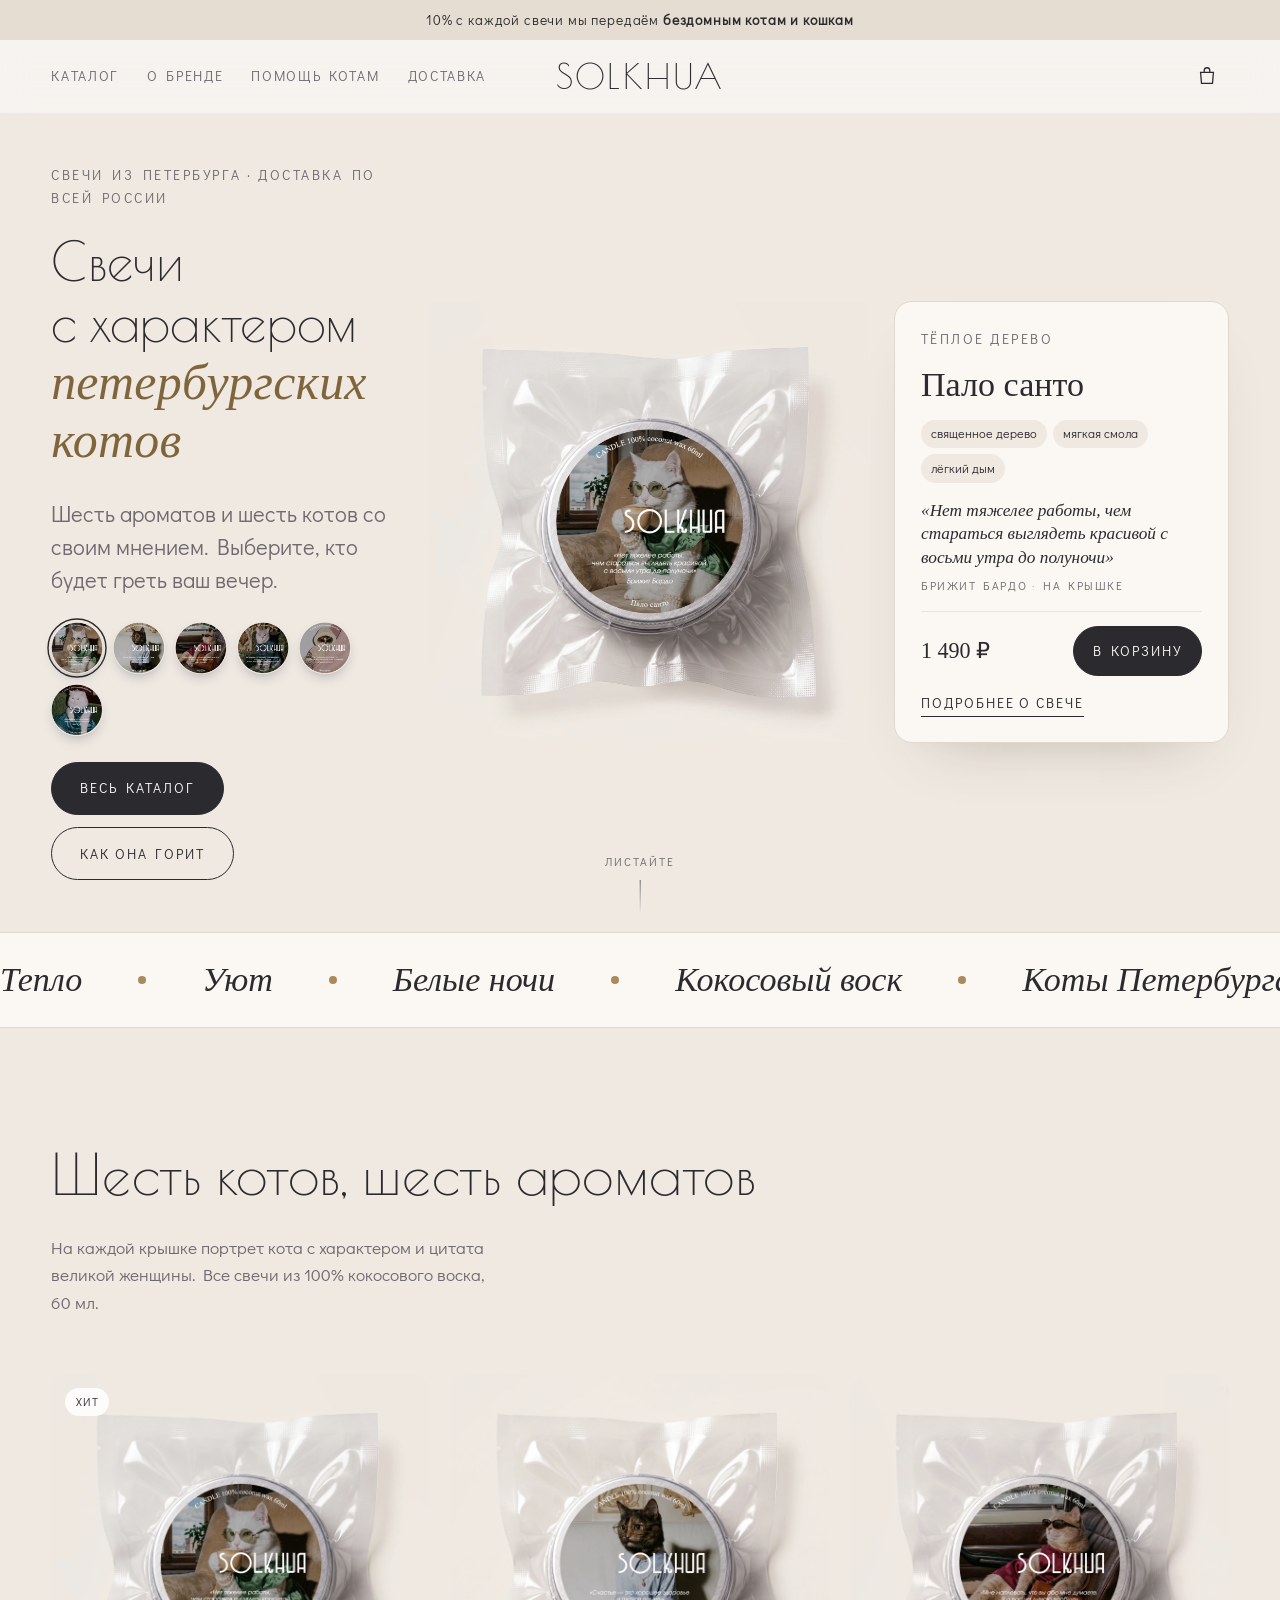
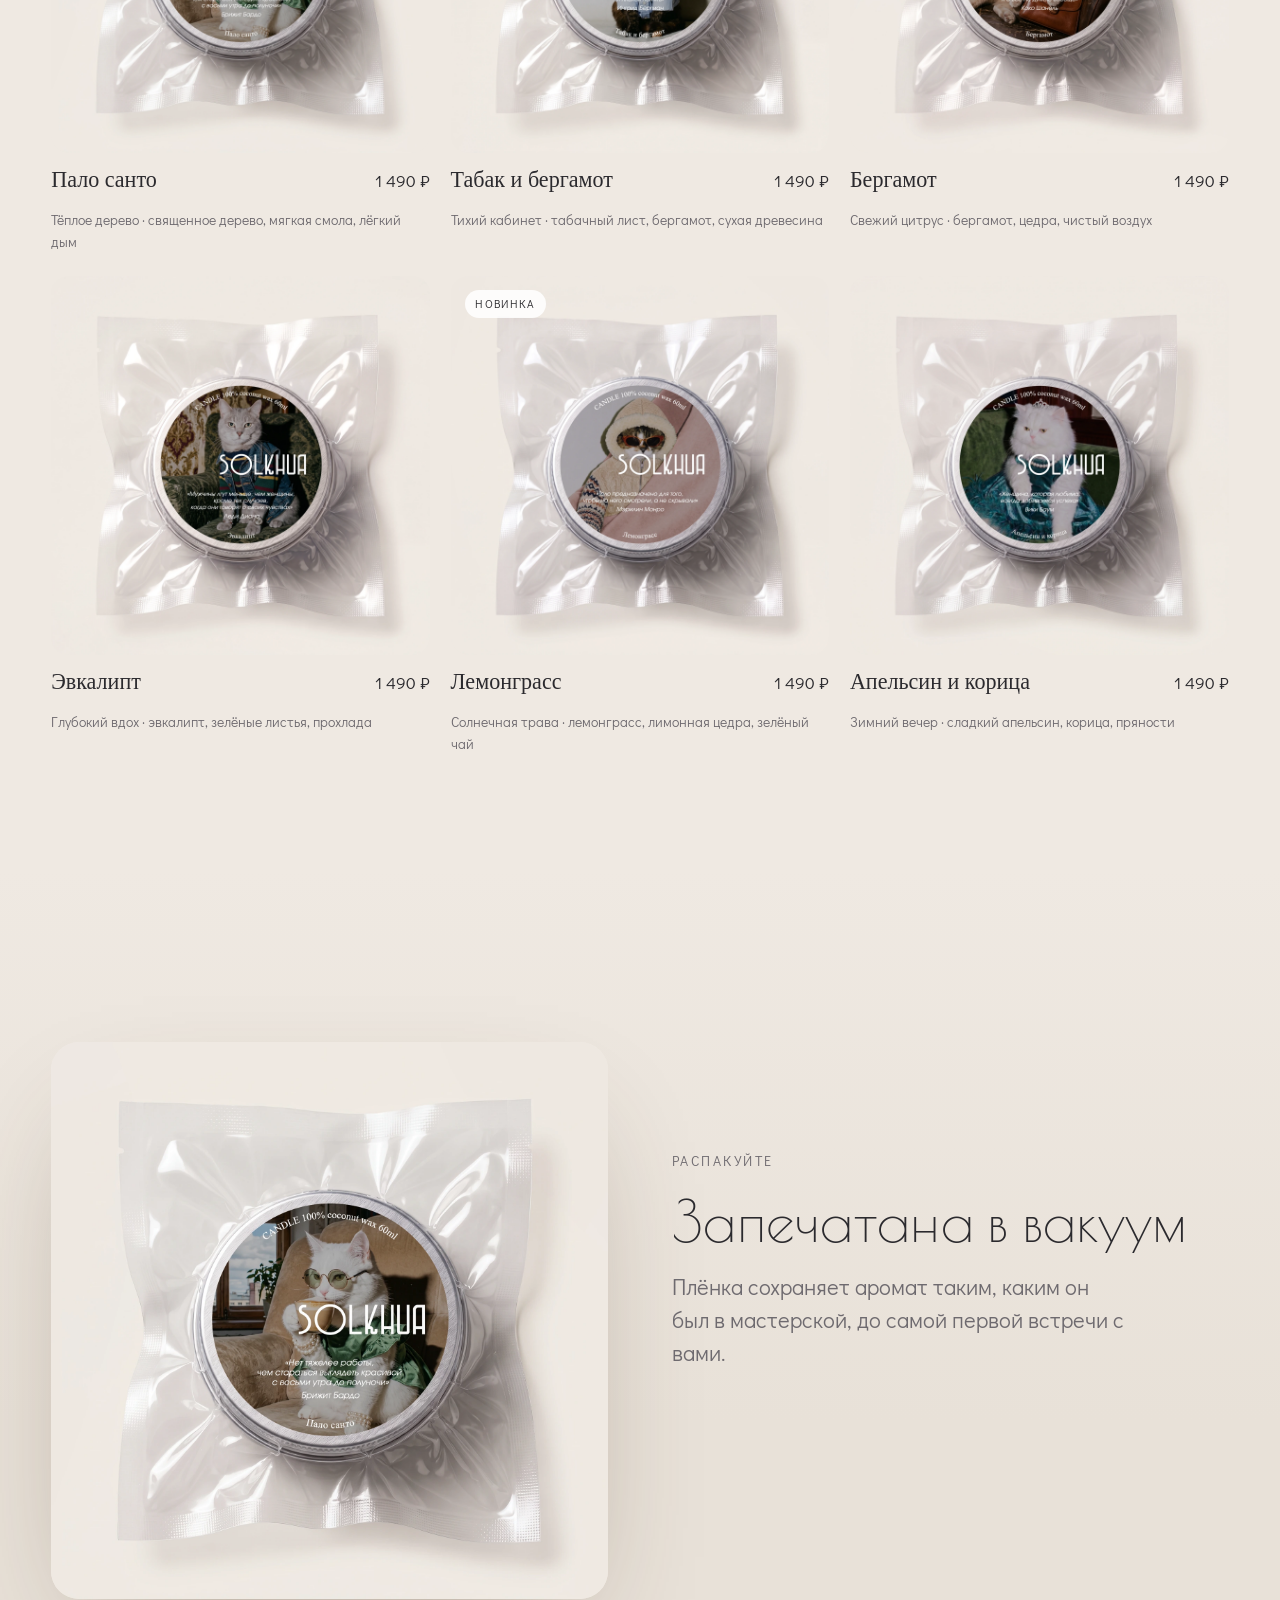
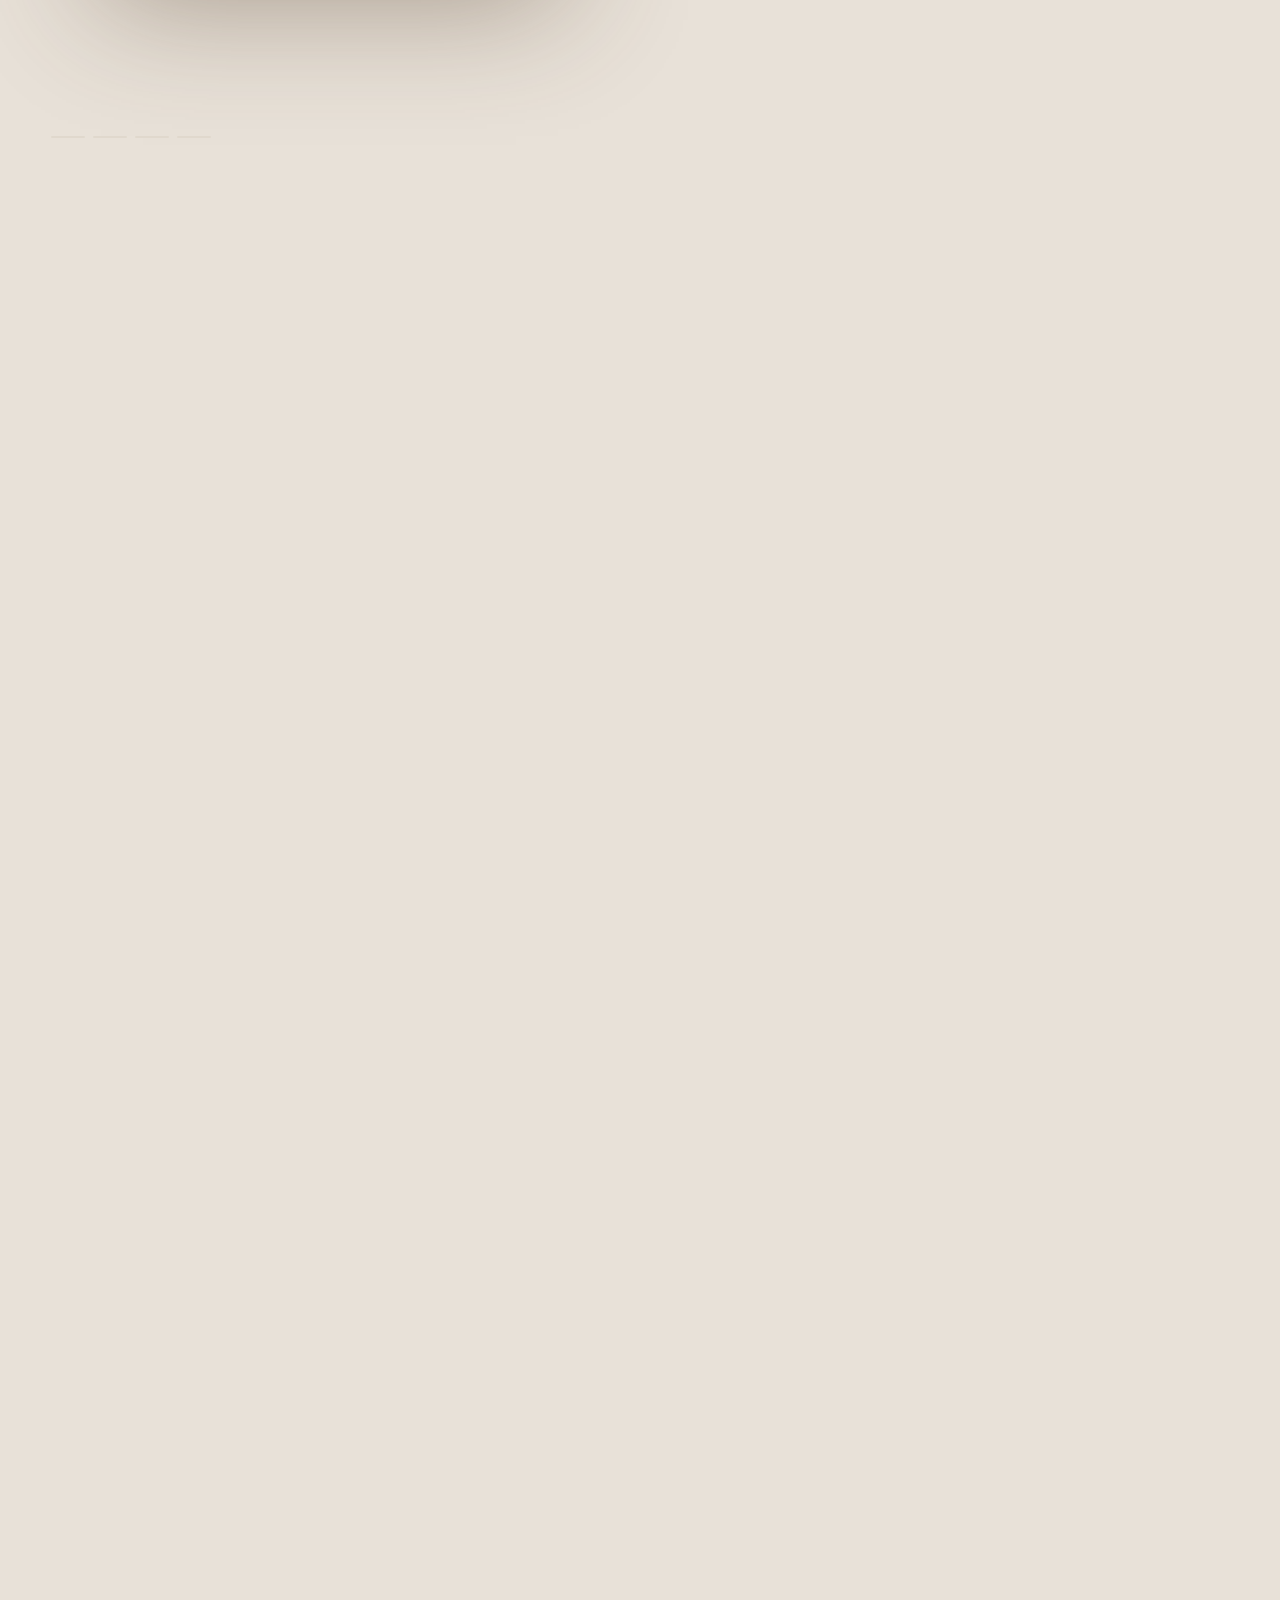
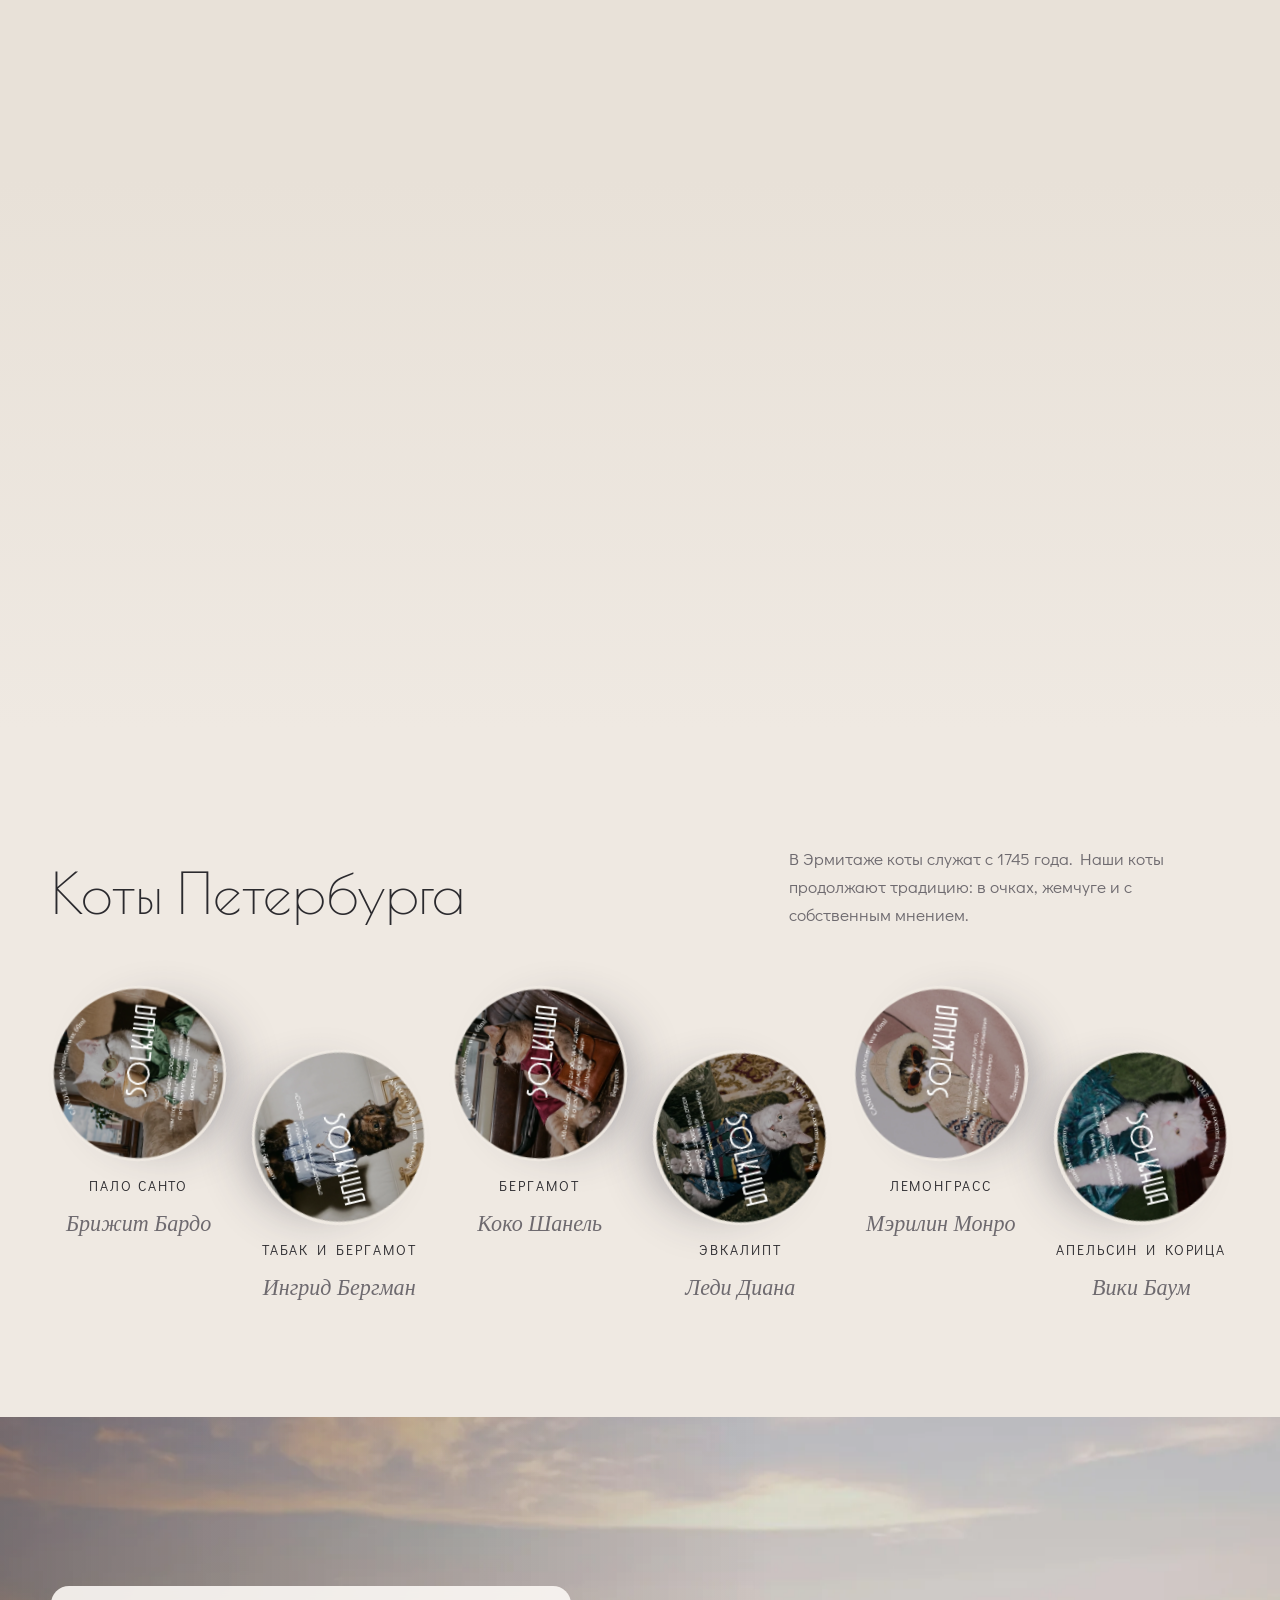
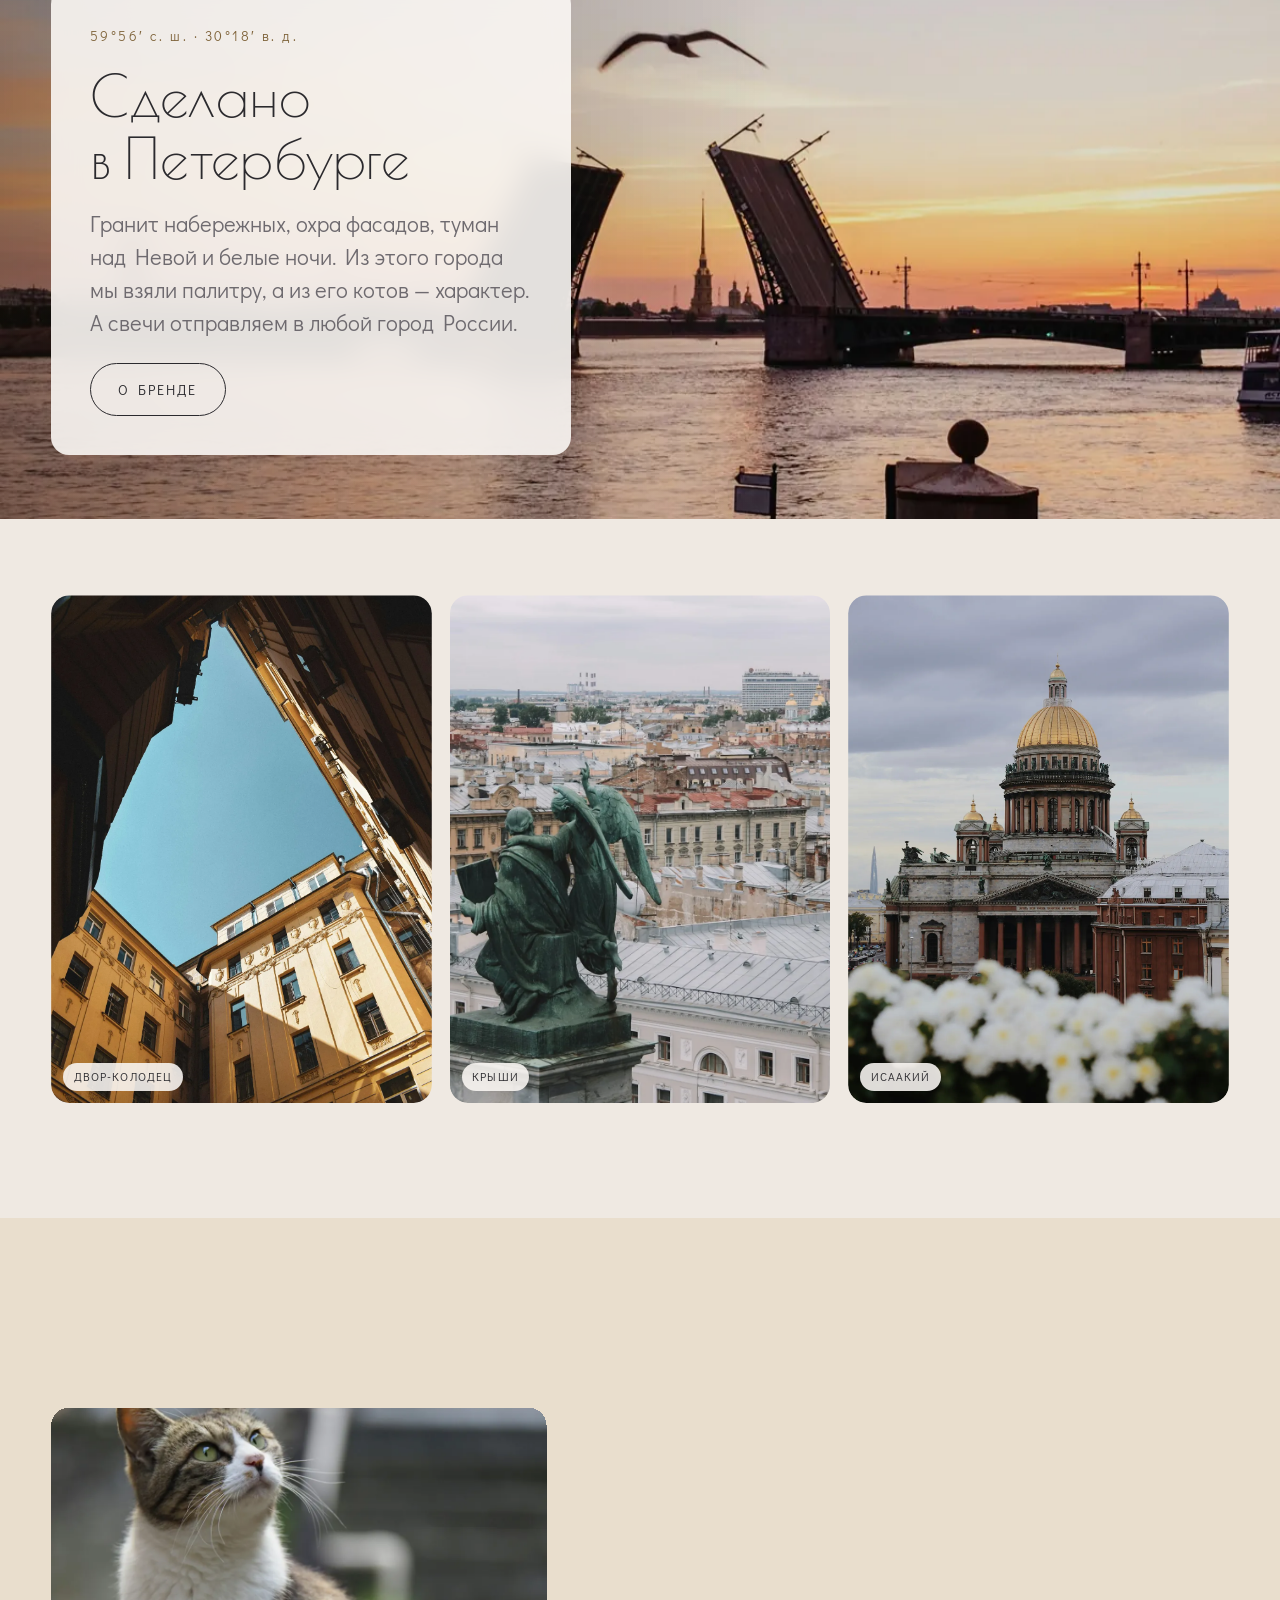
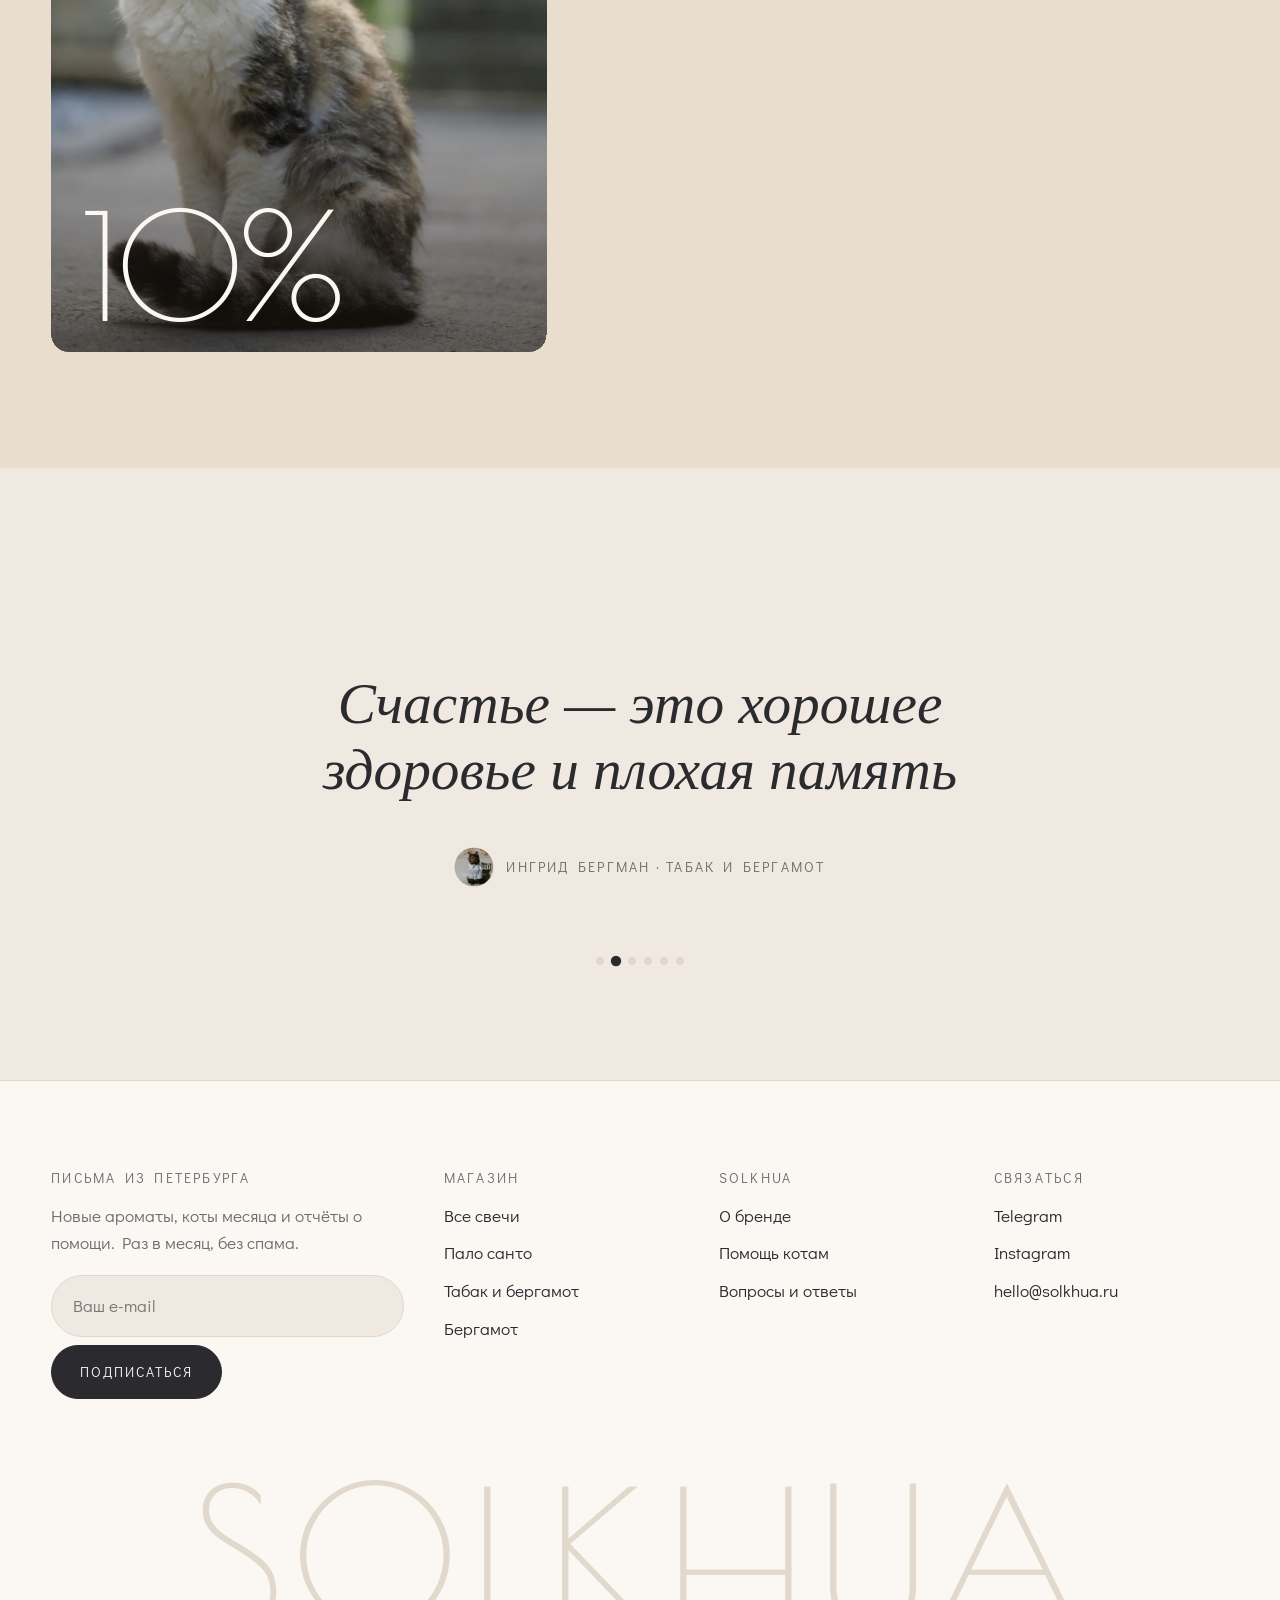
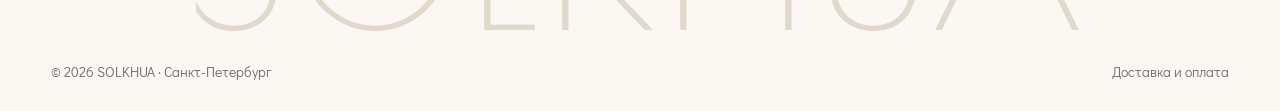
==== index.html @ 3d718e23 "Catalogue hover: circle reveal from the cursor The unpacked tin is revealed by a circle that grows f" ====
<!doctype html>
<html lang="ru">
<head>
<meta charset="utf-8">
<meta name="viewport" content="width=device-width, initial-scale=1, viewport-fit=cover">
<title>SOLKHUA — свечи с характером петербургских котов</title>
<meta name="description" content="Ароматические свечи из 100% кокосового воска из Петербурга. Шесть ароматов, шесть котов с характером. 10% с каждой свечи — бездомным котам и кошкам.">
<meta name="theme-color" content="#EFE9E2">
<meta property="og:title" content="SOLKHUA — свечи с характером петербургских котов">
<meta property="og:description" content="Ароматические свечи из 100% кокосового воска из Петербурга. Шесть ароматов, шесть котов с характером. 10% с каждой свечи — бездомным котам и кошкам.">
<meta property="og:image" content="assets/img/product-palo-santo.webp">
<link rel="icon" href="assets/img/favicon.svg" type="image/svg+xml">
<link rel="preconnect" href="https://fonts.googleapis.com">
<link rel="preconnect" href="https://fonts.gstatic.com" crossorigin>
<link rel="stylesheet" href="https://fonts.googleapis.com/css2?family=Poiret+One&family=Didact+Gothic&family=Tinos:ital@0;1&display=swap">
<link rel="stylesheet" href="assets/css/style.css?v=20261004c">
<script>document.documentElement.classList.add("js")</script>
</head>
<body data-page="home">
<main id="main">
  <section class="hero" id="hero" aria-label="Выберите аромат">
    <div class="wrap hero-in">
      <div class="hero-copy">
        <span class="eyebrow reveal">Свечи из Петербурга · доставка по всей России</span>
        <h1 data-split>Свечи с&nbsp;характером <span class="serif">петербургских котов</span></h1>
        <p class="lead reveal d1">Шесть ароматов и шесть котов со своим мнением. Выберите, кто будет греть ваш вечер.</p>
        <div class="picker reveal d2" id="picker" role="group" aria-label="Ароматы"></div>
        <div class="hero-actions reveal d3">
          <a class="btn" href="catalog.html">Весь каталог</a>
          <a class="btn light" href="#story">Как она горит</a>
        </div>
      </div>
      <div class="hero-stage">
        <div class="hero-float"><div class="hero-tilt" id="hero-tilt">
          <img class="hero-candle" id="hero-candle" src="assets/img/product-palo-santo.webp?v=20261004c" alt="Свеча SOLKHUA «Пало санто» в прозрачной вакуумной упаковке" width="1400" height="1400" fetchpriority="high">
        </div></div>
      </div>
      <div class="hero-panel hero-swap" id="hero-panel" aria-live="polite"></div>
    </div>
    <a class="hero-hint" href="#catalog" aria-label="Листайте вниз">Листайте<i></i></a>
  </section>

  <div class="marquee" aria-hidden="true">
    <div class="marquee-track">
      <span>Тепло</span><span>Уют</span><span>Белые ночи</span><span>Кокосовый воск</span><span>Коты Петербурга</span><span>Доставка по всей России</span>
      <span>Тепло</span><span>Уют</span><span>Белые ночи</span><span>Кокосовый воск</span><span>Коты Петербурга</span><span>Доставка по всей России</span>
    </div>
  </div>

  <section class="wrap" id="catalog">
    <div class="head">
      <h2 data-split>Шесть котов, шесть ароматов</h2>
      <p class="reveal">На каждой крышке портрет кота с характером и цитата великой женщины. Все свечи из 100% кокосового воска, 60&nbsp;мл.</p>
    </div>
    <div class="grid" id="grid"></div>
  </section>

  <section class="story" id="story" aria-label="Как зажечь свечу">
    <div class="story-track" id="story-track">
      <div class="story-stick">
        <div class="stage" id="stage">
          <div class="frame on"><img src="assets/img/product-palo-santo.webp?v=20261004c" alt="Свеча в вакуумной упаковке" loading="lazy"></div>
          <div class="frame"><img src="assets/img/open-palo-santo.webp?v=20261004c" alt="Открытая свеча «Пало санто» и крышка с этикеткой" loading="lazy"></div>
          <div class="frame frame-zoom"><img src="assets/img/lit.webp?v=20261004c" alt="Горящая свеча из кокосового воска" loading="lazy"></div>
          <div class="frame"><img src="assets/img/cats/care.webp" alt="Человек гладит уличного кота" loading="lazy"></div>
        </div>
        <div class="steps">
          <div class="step on">
            <span class="eyebrow">Распакуйте</span>
            <h3>Запечатана в&nbsp;вакуум</h3>
            <p>Плёнка сохраняет аромат таким, каким он был в мастерской, до самой первой встречи с вами.</p>
          </div>
          <div class="step">
            <span class="eyebrow">Откройте</span>
            <h3>Открутите крышку</h3>
            <div class="specs">
              <div><b>100%</b><span>кокосовый воск</span></div>
              <div><b>60 мл</b><span>объём</span></div>
              <div><b>Al</b><span>банка с резьбой</span></div>
            </div>
          </div>
          <div class="step">
            <span class="eyebrow">Зажгите</span>
            <h3>Тепло и уют</h3>
            <p>Кокосовый воск горит мягко и ровно. Зажгите фитиль, и дома станет тепло и спокойно, в каком бы городе вы ни были.</p>
          </div>
          <div class="step">
            <span class="eyebrow">Каждая свеча помогает</span>
            <div class="big-num">10%</div>
            <p>С продажи каждой свечи мы отправляем бездомным котам и кошкам.</p>
            <a class="link" href="charity.html" style="align-self:flex-start">Как мы помогаем</a>
          </div>
        </div>
        <div class="story-dots" aria-hidden="true"><i></i><i></i><i></i><i></i></div>
      </div>
    </div>
  </section>

  <section class="wrap cats-sec">
    <div class="head">
      <h2 data-split>Коты Петербурга</h2>
      <p class="reveal">В Эрмитаже коты служат с 1745 года. Наши коты продолжают традицию: в очках, жемчуге и с собственным мнением.</p>
    </div>
    <div class="cats" id="cats"></div>
  </section>

  <section class="city" aria-label="Петербург">
    <div class="city-img"><img src="assets/img/spb/bridge.webp" alt="Разведённый мост над Невой в белую ночь" loading="lazy" data-parallax></div>
    <div class="wrap city-in">
      <div class="city-card reveal">
        <span class="coords">59°56′ с. ш. · 30°18′ в. д.</span>
        <h2>Сделано в&nbsp;Петербурге</h2>
        <p class="lead">Гранит набережных, охра фасадов, туман над Невой и белые ночи. Из этого города мы взяли палитру, а из его котов — характер. А свечи отправляем в любой город России.</p>
        <a class="btn light" href="about.html">О бренде</a>
      </div>
    </div>
  </section>

  <section class="wrap" style="padding-top:clamp(40px,6vw,90px)">
    <div class="board3">
      <figure class="reveal-img"><img src="assets/img/spb/courtyard.webp" alt="Петербургский двор-колодец" loading="lazy"><figcaption>двор-колодец</figcaption></figure>
      <figure class="reveal-img d1"><img src="assets/img/spb/rooftops.webp" alt="Крыши Петербурга и скульптура ангела" loading="lazy"><figcaption>крыши</figcaption></figure>
      <figure class="reveal-img d2"><img src="assets/img/spb/isaac-flowers.webp" alt="Исаакиевский собор и белые цветы" loading="lazy"><figcaption>Исаакий</figcaption></figure>
    </div>
  </section>

  <section class="charity">
    <div class="wrap charity-in">
      <div class="charity-media reveal-img"><img src="assets/img/cats/hope.webp" alt="Уличный кот смотрит вверх" loading="lazy"><span class="charity-num" data-count="10">10%</span></div>
      <div class="reveal d1">
        <span class="eyebrow">Помощь котам</span>
        <h2>Каждая свеча греет ещё одного кота</h2>
        <p class="muted" style="max-width:52ch">С каждой проданной свечи 10% мы переводим на корм, лечение и поиск дома для бездомных котов и кошек.</p>
        <ol class="steps-list">
          <li><b>i.</b><span>Вы выбираете свечу</span></li>
          <li><b>ii.</b><span>10% от суммы уходит фонду-партнёру</span></li>
          <li><b>iii.</b><span>Раз в месяц публикуем отчёт о переводах</span></li>
        </ol>
        <a class="btn" href="charity.html">Подробнее о помощи</a>
      </div>
    </div>
  </section>

  <section class="wrap big-quote" aria-label="Цитаты с крышек">
    <span class="eyebrow reveal" style="display:block;text-align:center;margin-bottom:24px">На каждой крышке</span>
    <div class="quotes" id="quotes"></div>
    <div class="q-dots" id="q-dots" role="group" aria-label="Выбор цитаты"></div>
  </section>
</main>
<script src="assets/js/data.js?v=20261004c"></script>
<script src="assets/js/app.js?v=20261004c"></script>
</body>
</html>
---- assets/css/style.css ----
/* ==========================================================
   SOLKHUA — стили сайта
   Шрифты: Molodnyak (заголовки), Evolventa (текст), Times New Roman (цитаты, ароматы).
   Файлы шрифтов кладутся в папку /fonts (см. fonts/README.md).
   ========================================================== */

/* @font-face для Molodnyak и Evolventa добавляется из assets/js/data.js (SOLKHUA_CONFIG.fonts) */

:root{
  /* Палитра: светлые спокойные тона, туман и белые ночи */
  --milk:#EFE9E2;        /* фон сайта = фон продуктовых фото */
  --white:#FBF8F4;
  --mist:#E8E1D8;
  --photo:#EFE9E2;
  --ink:#2B2A2E;
  --soft:#6E6A6F;
  --line:#E0D8CD;
  --accent:#A88A5C;      /* мягкая охра, тепло свечи */
  --accent-ink:#80653C;
  --accent-soft:#E9DECD;
  --lavender:#E5DDD2;

  --f-display:"Molodnyak","Poiret One","Century Gothic",sans-serif;
  --f-body:"Evolventa","Didact Gothic","Century Gothic","Futura","Avenir",sans-serif;
  --f-serif:"Times New Roman","Tinos",Times,serif;

  --s--1:clamp(.8rem,.77rem + .12vw,.88rem);
  --s-0:clamp(.98rem,.94rem + .18vw,1.08rem);
  --s-1:clamp(1.15rem,1.06rem + .4vw,1.4rem);
  --s-2:clamp(1.5rem,1.25rem + 1.1vw,2.2rem);
  --s-3:clamp(2.1rem,1.5rem + 2.6vw,3.8rem);
  --s-4:clamp(2.8rem,1.6rem + 5.4vw,6.6rem);

  --gutter:clamp(16px,4vw,56px);
  --r:18px;
  --ease:cubic-bezier(.22,.7,.18,1);
  --header-h:72px;
  color-scheme:light;
}

/* ---------- Molodnyak ----------
   В шрифте Molodnyak заглавные буквы тонкие, а строчные — жирные капители.
   Когда шрифт доступен, на <html> ставится класс f-mol, и заголовки набираются строчными,
   чтобы все буквы были одинаково жирными. */
.f-mol :is(h1,h2,h3,legend,.logo,.wordmark,.big-num,.charity-num,.hero-facts b,.specs b,.perks b,.menu a,.charity-note b){text-transform:lowercase}
.f-mol .logo{letter-spacing:.04em}

/* ---------- base ---------- */
*,*::before,*::after{box-sizing:border-box}
html{scroll-behavior:smooth;-webkit-text-size-adjust:100%}
body{margin:0;background:var(--milk);color:var(--ink);font-family:var(--f-body);font-size:var(--s-0);line-height:1.6;-webkit-font-smoothing:antialiased;overflow-x:hidden}
img,video{max-width:100%;display:block}
a{color:inherit}
button{font:inherit;color:inherit}
h1,h2,h3,h4{font-family:var(--f-display);font-weight:400;line-height:1.08;margin:0;text-wrap:balance;letter-spacing:.005em}
p{margin:0}
ul{margin:0;padding:0;list-style:none}
:focus-visible{outline:2px solid var(--accent);outline-offset:3px;border-radius:6px}
::selection{background:var(--accent-soft)}
.wrap{max-width:1440px;margin-inline:auto;padding-inline:var(--gutter)}
.narrow{max-width:760px;margin-inline:auto;padding-inline:var(--gutter)}
.sr{position:absolute;width:1px;height:1px;overflow:hidden;clip:rect(0 0 0 0);white-space:nowrap}
.eyebrow{display:inline-block;font-size:var(--s--1);letter-spacing:.18em;text-transform:uppercase;color:var(--soft)}
.serif{font-family:var(--f-serif)}
.lead{font-size:var(--s-1);color:var(--soft);line-height:1.5;max-width:42ch}
.muted{color:var(--soft)}
section{padding-block:clamp(64px,9vw,140px)}

/* ---------- buttons ---------- */
.btn{position:relative;display:inline-flex;align-items:center;justify-content:center;gap:.6em;padding:1.05em 2em;border-radius:999px;border:1px solid var(--ink);background:var(--ink);color:var(--white);font-size:var(--s--1);letter-spacing:.14em;text-transform:uppercase;text-decoration:none;cursor:pointer;overflow:hidden;isolation:isolate;transition:color .45s var(--ease),border-color .45s var(--ease)}
.btn::before{content:"";position:absolute;inset:0;background:var(--milk);transform:translateY(101%);transition:transform .45s var(--ease);z-index:-1;border-radius:inherit}
.btn:hover{color:var(--ink)}
.btn:hover::before{transform:none}
.btn.light{background:transparent;color:var(--ink)}
.btn.light::before{background:var(--ink)}
.btn.light:hover{color:var(--white)}
.btn.block{width:100%}
.btn[disabled]{opacity:.5;pointer-events:none}
.link{background:none;border:0;padding:0 0 2px;border-bottom:1px solid currentColor;font-size:var(--s--1);letter-spacing:.14em;text-transform:uppercase;cursor:pointer;text-decoration:none;transition:color .3s,border-color .3s}
.link:hover{color:var(--accent-ink)}

/* ---------- announcement + header ---------- */
.announce{background:var(--lavender);color:var(--ink);text-align:center;font-size:var(--s--1);letter-spacing:.06em;padding:.65em var(--gutter)}
.announce b{font-weight:700}
.header{position:sticky;top:0;z-index:60;background:rgba(247,246,243,.82);backdrop-filter:saturate(1.4) blur(14px);-webkit-backdrop-filter:saturate(1.4) blur(14px);border-bottom:1px solid transparent;transition:border-color .4s,background .4s}
.header.scrolled{border-color:var(--line);background:rgba(247,246,243,.94)}
.header-in{height:var(--header-h);display:grid;grid-template-columns:1fr auto 1fr;align-items:center;gap:16px}
.nav{display:flex;gap:clamp(16px,2.2vw,34px)}
.nav a{position:relative;text-decoration:none;font-size:var(--s--1);letter-spacing:.12em;text-transform:uppercase;color:var(--soft);transition:color .3s}
.nav a::after{content:"";position:absolute;left:0;right:0;bottom:-6px;height:1px;background:var(--ink);transform:scaleX(0);transform-origin:right;transition:transform .4s var(--ease)}
.nav a:hover,.nav a[aria-current="page"]{color:var(--ink)}
.nav a:hover::after,.nav a[aria-current="page"]::after{transform:scaleX(1);transform-origin:left}
.logo{font-family:var(--f-display);font-size:clamp(1.55rem,1.2rem + 1.2vw,2.15rem);letter-spacing:.07em;text-decoration:none;line-height:1;white-space:nowrap}
.header-tools{display:flex;justify-content:flex-end;align-items:center;gap:6px}
.icon-btn{position:relative;display:inline-grid;place-items:center;width:44px;height:44px;border-radius:50%;border:0;background:transparent;cursor:pointer;transition:background .3s}
.icon-btn:hover{background:var(--mist)}
.icon-btn svg{width:22px;height:22px;stroke:currentColor;fill:none;stroke-width:1.4}
.cart-count{position:absolute;top:4px;right:2px;min-width:18px;height:18px;padding:0 5px;border-radius:999px;background:var(--ink);color:var(--white);font-size:.68rem;line-height:18px;text-align:center;font-variant-numeric:tabular-nums;transition:transform .35s var(--ease)}
.cart-count[data-empty="true"]{transform:scale(0)}
.cart-count.bump{animation:bump .5s var(--ease)}
@keyframes bump{40%{transform:scale(1.45)}}
.burger{display:none}

/* mobile menu */
.menu{position:fixed;inset:0;z-index:80;background:var(--milk);display:flex;flex-direction:column;padding:calc(var(--header-h) + 24px) var(--gutter) 40px;clip-path:circle(0% at calc(100% - 40px) 36px);transition:clip-path .7s var(--ease);visibility:hidden}
.menu.open{clip-path:circle(150% at calc(100% - 40px) 36px);visibility:visible}
.menu a{font-family:var(--f-display);font-size:var(--s-3);text-decoration:none;padding-block:.15em;opacity:0;transform:translateY(20px);transition:opacity .5s,transform .5s var(--ease)}
.menu.open a{opacity:1;transform:none}
.menu.open a:nth-child(2){transition-delay:.05s}.menu.open a:nth-child(3){transition-delay:.1s}.menu.open a:nth-child(4){transition-delay:.15s}.menu.open a:nth-child(5){transition-delay:.2s}.menu.open a:nth-child(6){transition-delay:.25s}
.menu-foot{margin-top:auto;display:flex;flex-direction:column;gap:6px;color:var(--soft)}
.menu-close{position:absolute;top:14px;right:calc(var(--gutter) - 8px)}

/* ---------- reveal on scroll (only when JS is on) ---------- */
.js .reveal{opacity:0;transform:translateY(34px);transition:opacity 1s var(--ease),transform 1s var(--ease)}
.js .reveal.in{opacity:1;transform:none}
.js .reveal-img{clip-path:inset(12% 0 0 0 round var(--r));transition:clip-path 1.3s var(--ease)}
.js .reveal-img.in{clip-path:inset(0 0 0 0 round var(--r))}
.d1{transition-delay:.08s!important}.d2{transition-delay:.16s!important}.d3{transition-delay:.24s!important}

/* split headline letters */
.split .w{display:inline-block;overflow:hidden;vertical-align:top;padding-bottom:.08em}
.split .w>span{display:inline-block;transform:translateY(105%);transition:transform 1.1s var(--ease)}
.split.in .w>span{transform:none}

/* ---------- hero: scent switcher with floating candle ---------- */
.hero{position:relative;padding:0;overflow:hidden;background:var(--milk)}
.hero-word{position:absolute;left:0;right:0;top:50%;transform:translateY(-50%);text-align:center;font-family:"Poiret One",var(--f-display);font-size:min(25vw,24rem);line-height:.8;letter-spacing:.02em;color:rgba(255,255,255,.55);white-space:nowrap;pointer-events:none;user-select:none}
.hero-in{position:relative;display:grid;grid-template-columns:minmax(0,1fr) minmax(0,1.25fr) minmax(0,.95fr);align-items:center;gap:clamp(16px,2vw,40px);min-height:min(calc(100svh - var(--header-h) - 34px),900px);padding-block:clamp(32px,4vw,64px)}
.hero-copy{display:flex;flex-direction:column;gap:clamp(18px,2vw,28px);min-width:0}
.hero h1{font-size:clamp(2.2rem,1.2rem + 2.6vw,4.4rem)}
.hero h1 .serif{display:block;font-style:italic;color:var(--accent-ink);font-size:.95em}
.hero-actions{display:flex;flex-wrap:wrap;gap:12px}
.hero-stage{position:relative;aspect-ratio:1;width:100%;max-width:660px;justify-self:center;perspective:1200px}
.hero-float{position:absolute;inset:0;animation:float 6s ease-in-out infinite}
.hero-tilt{position:absolute;inset:0;transform-style:preserve-3d;transition:transform .6s var(--ease)}
.hero-candle{position:absolute;inset:0;width:100%;height:100%;object-fit:cover;transition:opacity .8s var(--ease),transform 1s var(--ease)}
.hero-candle.enter{opacity:0;transform:scale(.97)}
@keyframes float{50%{transform:translateY(-14px) rotate(-1.5deg)}}
@keyframes shadow{50%{transform:scaleX(.86);opacity:.7}}
.hero-panel{display:flex;flex-direction:column;gap:16px;min-width:0;padding:clamp(18px,2vw,28px);border-radius:var(--r);background:var(--white);border:1px solid var(--line);box-shadow:0 30px 60px -40px rgba(80,60,40,.35)}
.hero-panel .eyebrow{color:var(--soft)}
.hero-name{font-family:var(--f-serif);font-size:var(--s-2);line-height:1.1}
.hero-quote{font-family:var(--f-serif);font-style:italic;font-size:var(--s-0);line-height:1.35;color:var(--ink);quotes:"«" "»"}
.hero-cite{display:block;margin-top:-8px;font-size:.72rem;letter-spacing:.14em;text-transform:uppercase;color:var(--soft)}
.hero-quote small{display:block;margin-top:6px;font-style:normal;font-size:.72rem;letter-spacing:.14em;text-transform:uppercase;color:var(--soft)}
.hero-notes{display:flex;flex-wrap:wrap;gap:6px}
.hero-notes li{padding:.35em .8em;border-radius:999px;background:var(--milk);font-size:.78rem}
.hero-buy{display:flex;align-items:center;justify-content:space-between;gap:12px;padding-top:14px;border-top:1px solid rgba(43,43,49,.1)}
.hero-buy .price{font-family:var(--f-serif);font-size:var(--s-1)}
.hero-buy .btn{padding:.9em 1.4em}
.hero-swap{transition:opacity .4s var(--ease),transform .5s var(--ease)}
.hero-swap.fade{opacity:0;transform:translateY(8px)}
.picker{display:flex;gap:10px;flex-wrap:wrap}
.pick{position:relative;width:52px;height:52px;padding:0;border:0;border-radius:50%;background:none;cursor:pointer;transition:transform .4s var(--ease)}
.pick img{width:100%;height:100%;border-radius:50%;object-fit:cover;box-shadow:0 6px 14px -6px rgba(40,40,60,.4)}
.pick svg{position:absolute;inset:-5px;width:62px;height:62px;transform:rotate(-90deg);pointer-events:none}
.pick circle{fill:none;stroke:var(--ink);stroke-width:1.4;stroke-dasharray:182;stroke-dashoffset:182;opacity:0}
.pick[aria-pressed="true"] circle{opacity:1}
.pick[aria-pressed="true"].run circle{animation:ring var(--dur,6s) linear forwards}
.pick[aria-pressed="true"]:not(.run) circle{stroke-dashoffset:0}
.pick:hover{transform:translateY(-3px)}
@keyframes ring{to{stroke-dashoffset:0}}
.hero-facts{display:grid;grid-template-columns:repeat(3,auto);justify-content:start;gap:8px clamp(18px,3vw,40px);padding-top:18px;border-top:1px solid rgba(43,43,49,.12)}
.hero-facts b{display:block;font-family:var(--f-display);font-weight:400;font-size:var(--s-2);line-height:1}
.hero-facts span{font-size:var(--s--1);color:var(--soft)}
.hero-hint{text-decoration:none;position:absolute;left:50%;bottom:18px;transform:translateX(-50%);font-size:.72rem;letter-spacing:.18em;text-transform:uppercase;color:var(--soft);display:flex;flex-direction:column;align-items:center;gap:8px}
.hero-hint i{width:1px;height:34px;background:linear-gradient(var(--soft),transparent);animation:hint 2s ease-in-out infinite}
@keyframes hint{0%{transform:scaleY(0);transform-origin:top}50%{transform:scaleY(1);transform-origin:top}51%{transform-origin:bottom}100%{transform:scaleY(0);transform-origin:bottom}}

/* ---------- marquee ---------- */
.marquee{overflow:hidden;border-block:1px solid var(--line);padding-block:20px;background:var(--white)}
.marquee-track{display:flex;width:max-content;gap:56px;animation:marquee 42s linear infinite}
.marquee span{font-family:var(--f-serif);font-style:italic;font-size:var(--s-2);color:var(--ink);white-space:nowrap;display:flex;align-items:center;gap:56px}
.marquee span::after{content:"";width:8px;height:8px;border-radius:50%;background:var(--accent)}
@keyframes marquee{to{transform:translateX(-50%)}}

/* ---------- section heads ---------- */
.head{display:flex;justify-content:space-between;align-items:flex-end;gap:24px 48px;flex-wrap:wrap;margin-bottom:clamp(32px,4.5vw,64px)}
.head h2{font-size:var(--s-3);max-width:16ch}
.head p{max-width:44ch;color:var(--soft)}

/* ---------- product cards ---------- */
.grid{display:grid;grid-template-columns:repeat(3,minmax(0,1fr));gap:clamp(14px,1.8vw,28px) clamp(12px,1.6vw,24px)}
.card{display:flex;flex-direction:column;gap:14px;min-width:0}
.card-visual{position:relative}
.card-media{position:relative;display:block;aspect-ratio:1;border-radius:var(--r);overflow:hidden;background:var(--photo)}
.card-media img{position:absolute;inset:0;width:100%;height:100%;object-fit:cover;transition:transform 1.2s var(--ease)}
/* hover: the unpacked tin is revealed by a circle growing from the cursor; the packed tin eases back */
.card-media .main{transition:transform .7s cubic-bezier(.2,.8,.2,1)}
.card-media .alt{clip-path:circle(0% at var(--x,50%) var(--y,50%));-webkit-clip-path:circle(0% at var(--x,50%) var(--y,50%));transition:clip-path .6s cubic-bezier(.2,.8,.2,1),-webkit-clip-path .6s cubic-bezier(.2,.8,.2,1),transform .7s cubic-bezier(.2,.8,.2,1);transform:scale(1.04);will-change:clip-path}
.card:hover .card-media .main{transform:scale(.96)}
.card:hover .card-media .alt{clip-path:circle(150% at var(--x,50%) var(--y,50%));-webkit-clip-path:circle(150% at var(--x,50%) var(--y,50%));transform:scale(1)}
.card-media:focus-visible .alt{clip-path:circle(150% at 50% 50%);-webkit-clip-path:circle(150% at 50% 50%)}
.card-badge{position:absolute;z-index:2;top:14px;left:14px;padding:.45em .95em;border-radius:999px;background:rgba(255,255,255,.85);font-size:.7rem;letter-spacing:.12em;text-transform:uppercase}
.card-quick{position:absolute;z-index:2;left:14px;right:14px;bottom:14px;display:flex;justify-content:center;padding:.95em;border:0;border-radius:999px;background:var(--white);box-shadow:0 10px 30px -18px rgba(60,45,30,.45);font-size:var(--s--1);letter-spacing:.14em;text-transform:uppercase;cursor:pointer;opacity:0;transform:translateY(10px);transition:transform .45s cubic-bezier(.2,.8,.2,1),opacity .35s ease,background .3s}
.card:hover .card-quick,.card-quick:focus-visible{opacity:1;transform:none}
.card-quick:hover{background:var(--white)}
.card-row{display:flex;justify-content:space-between;align-items:baseline;gap:12px}
.card-title{font-family:var(--f-serif);font-size:var(--s-1);text-decoration:none;line-height:1.2}
.card-title:hover{color:var(--accent-ink)}
.price{font-variant-numeric:tabular-nums;white-space:nowrap}
.card-meta{font-size:var(--s--1);color:var(--soft)}
@media (hover:none){.card-quick{opacity:1;transform:none;position:static;margin-top:10px;background:var(--white);border:1px solid var(--line)}}

/* ---------- scroll story ---------- */
.story{padding:0;background:linear-gradient(var(--milk),var(--mist) 18%,var(--mist) 82%,var(--milk))}
.story-track{position:relative;height:340vh}
.story-stick{position:sticky;top:0;height:100svh;display:grid;grid-template-columns:minmax(0,1fr) minmax(0,1fr);align-items:center;gap:clamp(24px,5vw,96px);padding-inline:var(--gutter);overflow:hidden}
.stage{position:relative;justify-self:center;width:min(100%,70svh);aspect-ratio:1;border-radius:28px;overflow:hidden;background:var(--photo);box-shadow:0 50px 120px -50px rgba(80,60,40,.45);transform:translateZ(0)}
.stage video{position:absolute;inset:0;width:100%;height:100%;object-fit:cover}
.frame{position:absolute;inset:0;opacity:0;transform:scale(1.08);transition:opacity .9s var(--ease),transform 1.4s var(--ease)}
.frame.on{opacity:1;transform:none}
.frame img{width:100%;height:100%;object-fit:cover}
.frame-zoom img{transform:scale(1.2);transform-origin:50% 40%}
.frame-zoom.on img{animation:breathe 6s ease-in-out infinite}
@keyframes breathe{50%{transform:scale(1.27)}}
.flame{position:absolute;left:51.25%;top:40.75%;width:6.5%;height:14%;transform:translate(-50%,-100%);pointer-events:none}
.flame i{position:absolute;inset:0;border-radius:50% 50% 50% 50%/62% 62% 38% 38%;background:radial-gradient(ellipse at 50% 80%,#fff 0 16%,#fff1c4 28%,#ffbf55 52%,rgba(255,140,40,0) 72%);filter:blur(.5px);transform-origin:50% 100%;animation:flick 1.7s ease-in-out infinite alternate}
.flame::after{content:"";position:absolute;left:50%;top:62%;width:1000%;height:640%;transform:translate(-50%,-50%);background:radial-gradient(circle,rgba(255,196,110,.42),rgba(255,170,70,0) 60%);animation:glow 2.6s ease-in-out infinite alternate}
@keyframes flick{0%{transform:scaleY(1) skewX(0)}35%{transform:scaleY(1.09) skewX(2deg)}70%{transform:scaleY(.94) skewX(-2deg)}100%{transform:scaleY(1.04) skewX(1deg)}}
@keyframes glow{to{opacity:.65}}
.warm{position:absolute;inset:0;background:radial-gradient(circle at 51% 38%,rgba(255,190,110,.25),rgba(80,50,20,.28) 78%);mix-blend-mode:multiply}
.steps{position:relative;min-height:340px}
.step{position:absolute;inset:0 0 auto 0;display:flex;flex-direction:column;gap:18px;opacity:0;transform:translateY(30px);transition:opacity .7s var(--ease),transform .7s var(--ease);pointer-events:none}
.step.on{opacity:1;transform:none;pointer-events:auto}
.step h3{font-size:var(--s-3)}
.step p{max-width:38ch;color:var(--soft);font-size:var(--s-1);line-height:1.5}
.specs{display:grid;grid-template-columns:repeat(3,minmax(0,auto));justify-content:start;gap:10px clamp(18px,3vw,40px)}
.specs b{display:block;font-family:var(--f-display);font-weight:400;font-size:var(--s-2);line-height:1.1}
.specs span{font-size:var(--s--1);color:var(--soft)}
.big-num{font-family:var(--f-display);font-size:var(--s-4);line-height:.9;color:var(--accent)}
.story-dots{position:absolute;left:var(--gutter);bottom:32px;display:flex;gap:8px}
.story-dots i{width:34px;height:2px;border-radius:2px;background:var(--line);overflow:hidden;position:relative}
.story-dots i::after{content:"";position:absolute;inset:0;background:var(--ink);transform:scaleX(var(--p,0));transform-origin:left}

/* ---------- cats ---------- */
.cats{display:grid;grid-template-columns:repeat(6,minmax(0,1fr));gap:clamp(14px,2vw,32px);align-items:start}
.cat{display:flex;flex-direction:column;gap:14px;align-items:center;text-align:center;text-decoration:none;min-width:0}
.cat:nth-child(even){margin-top:clamp(28px,5vw,84px)}
.cat-img{width:100%;aspect-ratio:1;border-radius:50%;overflow:hidden;box-shadow:0 26px 50px -24px rgba(50,50,70,.45);will-change:transform}
.cats-sec{overflow-x:clip}
.cat-wrap{width:100%;transition:transform .7s var(--ease)}
.cat:hover .cat-wrap{transform:translateY(-8px) scale(1.04)}
.cat-img img{width:100%;height:100%;object-fit:cover}
.cat b{font-weight:400;font-size:var(--s--1);letter-spacing:.14em;text-transform:uppercase}
.cat span{font-family:var(--f-serif);font-style:italic;color:var(--soft);font-size:var(--s-1);line-height:1.2}

/* ---------- feature split ---------- */
.split-block{display:grid;grid-template-columns:minmax(0,1fr) minmax(0,1fr);gap:clamp(32px,6vw,110px);align-items:center}
.split-block.rev>:first-child{order:2}
.split-block h2{font-size:var(--s-3);margin-bottom:22px}
.split-block p+p{margin-top:14px}
.split-block .lead{margin-bottom:28px}
.media-r{border-radius:var(--r);overflow:hidden;background:var(--photo);aspect-ratio:4/5}
.media-r img{width:100%;height:100%;object-fit:cover;transition:transform 1.4s var(--ease)}
.media-r:hover img{transform:scale(1.04)}

/* ---------- charity band ---------- */
.charity{background:var(--accent-soft)}
.charity-in{display:grid;grid-template-columns:minmax(0,.9fr) minmax(0,1.1fr);gap:clamp(32px,6vw,110px);align-items:center}
.charity-media{position:relative;aspect-ratio:4/5;border-radius:var(--r);overflow:hidden;background:var(--mist)}
.charity-media img{width:100%;height:100%;object-fit:cover}
.charity-media::after{content:"";position:absolute;inset:0;background:linear-gradient(180deg,rgba(0,0,0,0) 45%,rgba(30,22,14,.55))}
.charity-num{position:absolute;z-index:1;left:clamp(16px,3vw,32px);bottom:clamp(8px,2vw,20px);font-family:var(--f-display);font-size:clamp(5rem,2rem + 9vw,11rem);line-height:.9;color:#FBF8F4;letter-spacing:-.01em}
.charity h2{font-size:var(--s-3);margin:14px 0 20px}
.steps-list{display:grid;gap:0;margin:30px 0}
.steps-list li{display:grid;grid-template-columns:3em 1fr;gap:12px;padding:16px 0;border-top:1px solid rgba(168,138,92,.3)}
.steps-list li:last-child{border-bottom:1px solid rgba(168,138,92,.3)}
.steps-list b{font-family:var(--f-serif);font-style:italic;font-weight:400;color:var(--accent-ink);font-size:var(--s-1);line-height:1.3}

/* ---------- spb ---------- */
.coords{display:block;font-variant-numeric:tabular-nums;letter-spacing:.18em;font-size:var(--s--1);color:var(--accent-ink);margin-bottom:18px}
.board{display:grid;grid-template-columns:repeat(2,minmax(0,1fr));grid-auto-rows:minmax(0,1fr);gap:14px;aspect-ratio:1}
.board figure{position:relative;margin:0;border-radius:var(--r);overflow:hidden;background:var(--photo)}
.board figure:first-child{grid-row:span 2}
.board img{width:100%;height:100%;object-fit:cover;transition:transform 1.4s var(--ease)}
.board figure:hover img{transform:scale(1.05)}
.board figcaption{position:absolute;left:12px;bottom:12px;padding:.4em .9em;border-radius:999px;background:rgba(255,255,255,.85);font-size:.72rem;letter-spacing:.1em;text-transform:uppercase}
.swatches{display:grid;grid-template-columns:repeat(4,minmax(0,1fr));gap:10px;margin-top:34px}
.sw{display:flex;flex-direction:column;gap:8px;font-size:var(--s--1);color:var(--soft)}
.sw i{display:block;aspect-ratio:4/3;border-radius:12px;border:1px solid var(--line)}

/* ---------- city band (Petersburg) ---------- */
.city{position:relative;padding:0}
.city-img{position:relative;height:clamp(440px,78vh,820px);overflow:hidden;background:var(--mist)}
.city-img img{position:absolute;left:0;top:-12%;width:100%;height:124%;object-fit:cover;will-change:transform}
.city-img::after{content:"";position:absolute;inset:0;background:linear-gradient(90deg,rgba(30,22,14,.35),rgba(30,22,14,0) 60%)}
.city-in{position:absolute;inset:0;display:flex;align-items:flex-end;padding-block:clamp(24px,5vw,72px);pointer-events:none}
.city-card{pointer-events:auto;max-width:520px;padding:clamp(22px,3vw,40px);border-radius:var(--r);background:rgba(251,248,244,.9);backdrop-filter:blur(14px);-webkit-backdrop-filter:blur(14px)}
.city-card h2{font-size:var(--s-3);margin-bottom:18px}
.city-card .lead{margin-bottom:24px}
.board3{display:grid;grid-template-columns:repeat(3,minmax(0,1fr));gap:clamp(10px,1.4vw,20px)}
.board3 figure{position:relative;margin:0;aspect-ratio:3/4;border-radius:var(--r);overflow:hidden;background:var(--mist)}
.board3 img{width:100%;height:100%;object-fit:cover;transition:transform 1.4s var(--ease)}
.board3 figure:hover img{transform:scale(1.05)}
.board3 figcaption{position:absolute;left:12px;bottom:12px;padding:.4em .9em;border-radius:999px;background:rgba(251,248,244,.88);font-size:.72rem;letter-spacing:.1em;text-transform:uppercase}
.wide-img{position:relative;height:clamp(300px,60vh,640px);overflow:hidden;margin-inline:var(--gutter);border-radius:var(--r);background:var(--mist)}
.wide-img img{position:absolute;left:0;top:-10%;width:100%;height:120%;object-fit:cover;will-change:transform}
.perks-lg{grid-template-columns:repeat(auto-fit,minmax(220px,1fr));gap:14px}
.perks-lg div{padding:26px;background:var(--white);border:1px solid var(--line)}
.credit{font-size:.72rem;color:var(--soft)}
.credit a{color:inherit}

/* ---------- reviews / quote ---------- */
.big-quote{text-align:center}
.big-quote blockquote{margin:0 auto;max-width:24ch;font-family:var(--f-serif);font-style:italic;font-size:var(--s-3);line-height:1.15}
.big-quote cite{display:block;margin-top:22px;font-style:normal;font-size:var(--s--1);letter-spacing:.16em;text-transform:uppercase;color:var(--soft)}

.quotes{position:relative;min-height:clamp(220px,24vw,300px);display:grid;place-items:center}
.q{position:absolute;inset:0;display:flex;flex-direction:column;align-items:center;justify-content:center;gap:22px;opacity:0;transform:translateY(16px);transition:opacity .8s var(--ease),transform .8s var(--ease);pointer-events:none}
.q.on{opacity:1;transform:none;pointer-events:auto}
.q blockquote{margin:0;max-width:26ch;font-family:var(--f-serif);font-style:italic;font-size:var(--s-3);line-height:1.15;text-wrap:balance}
.q cite{display:flex;align-items:center;gap:12px;font-style:normal;font-size:var(--s--1);letter-spacing:.16em;text-transform:uppercase;color:var(--soft)}
.q cite img{width:40px;height:40px;border-radius:50%}
.q-dots{display:flex;justify-content:center;gap:8px;margin-top:28px}
.q-dots button{width:8px;height:8px;padding:0;border:0;border-radius:50%;background:var(--line);cursor:pointer;transition:background .3s,transform .3s}
.q-dots button[aria-pressed="true"]{background:var(--ink);transform:scale(1.3)}

/* ---------- page header (inner pages) ---------- */
.page-head{padding-block:clamp(48px,7vw,110px) clamp(28px,4vw,56px)}
.page-head h1{font-size:var(--s-4)}
.page-head p{margin-top:20px}
.crumbs{display:flex;gap:10px;font-size:var(--s--1);color:var(--soft);margin-bottom:22px;flex-wrap:wrap}
.crumbs a{text-decoration:none}
.crumbs a:hover{color:var(--ink)}

/* catalog toolbar */
.toolbar{display:flex;justify-content:space-between;align-items:center;gap:16px;flex-wrap:wrap;padding-block:18px;border-block:1px solid var(--line);margin-bottom:clamp(24px,3vw,40px)}
.chips{display:flex;gap:8px;flex-wrap:wrap}
.chip{padding:.6em 1.2em;border-radius:999px;border:1px solid var(--line);background:var(--white);font-size:var(--s--1);cursor:pointer;transition:background .3s,border-color .3s,color .3s}
.chip:hover{border-color:var(--ink)}
.chip[aria-pressed="true"]{background:var(--ink);color:var(--white);border-color:var(--ink)}
.select{appearance:none;-webkit-appearance:none;padding:.65em 2.4em .65em 1.1em;border-radius:999px;border:1px solid var(--line);background:var(--white) url("data:image/svg+xml,%3Csvg xmlns='http://www.w3.org/2000/svg' width='12' height='8' viewBox='0 0 12 8'%3E%3Cpath d='M1 1l5 5 5-5' fill='none' stroke='%232B2B31' stroke-width='1.4'/%3E%3C/svg%3E") no-repeat right 1em center;font:inherit;font-size:var(--s--1);color:var(--ink);cursor:pointer}

/* ---------- product page ---------- */
.pdp{display:grid;grid-template-columns:minmax(0,1.15fr) minmax(0,1fr);gap:clamp(28px,5vw,88px);align-items:start;padding-block:clamp(24px,3vw,48px) clamp(64px,8vw,120px)}
.gallery{display:grid;grid-template-columns:76px minmax(0,1fr);min-width:0;gap:14px;position:sticky;top:calc(var(--header-h) + 20px)}
.thumbs{display:flex;flex-direction:column;gap:10px}
.thumb{padding:0;border:1px solid transparent;border-radius:12px;overflow:hidden;aspect-ratio:1;background:var(--photo);cursor:pointer;transition:border-color .3s,opacity .3s;opacity:.65}
.thumb img{width:100%;height:100%;object-fit:cover}
.thumb[aria-current="true"],.thumb:hover{opacity:1;border-color:var(--ink)}
.main-img{position:relative;aspect-ratio:1;border-radius:var(--r);overflow:hidden;background:var(--photo);cursor:zoom-in}
.main-img img[src*="cut-"]{object-fit:contain;padding:6%}
.thumb img[src*="cut-"]{object-fit:contain;background:var(--mist)}
.main-img img{position:absolute;inset:0;width:100%;height:100%;object-fit:cover;transition:opacity .5s var(--ease),transform .6s var(--ease)}
.main-img.zoom img{transform:scale(1.8);cursor:zoom-out}
.pdp-info{display:flex;flex-direction:column;gap:24px}
.pdp-info h1{font-size:var(--s-4)}
.pdp-price{font-family:var(--f-serif);font-size:var(--s-2)}
.notes{display:flex;flex-wrap:wrap;gap:8px}
.notes li{padding:.45em 1em;border-radius:999px;background:var(--white);border:1px solid var(--line);font-size:var(--s--1)}
.buy{display:flex;gap:12px;align-items:stretch}
.qty{display:flex;align-items:center;border:1px solid var(--line);border-radius:999px;background:var(--white)}
.qty button{width:44px;height:100%;min-height:48px;border:0;background:none;font-size:1.2rem;cursor:pointer}
.qty output,.qty span{min-width:2ch;text-align:center;font-variant-numeric:tabular-nums}
.buy .btn{flex:1}
.label-quote{display:grid;grid-template-columns:96px minmax(0,1fr);gap:18px;align-items:center;padding:18px;border-radius:var(--r);background:var(--white);border:1px solid var(--line)}
.label-quote img{border-radius:50%;aspect-ratio:1;object-fit:cover}
.label-quote q{font-family:var(--f-serif);font-style:italic;font-size:var(--s-1);line-height:1.3;quotes:"«" "»"}
.label-quote small{display:block;margin-top:6px;color:var(--soft);font-size:var(--s--1);letter-spacing:.1em;text-transform:uppercase}
.perks{display:grid;grid-template-columns:repeat(3,minmax(0,1fr));gap:10px}
.perks div{padding:14px;border-radius:14px;background:var(--mist);font-size:var(--s--1);line-height:1.35}
.perks b{display:block;font-family:var(--f-display);font-weight:400;font-size:var(--s-1);margin-bottom:4px}

/* accordion */
.acc{border-top:1px solid var(--line)}
.acc details{border-bottom:1px solid var(--line)}
.acc summary{list-style:none;display:flex;justify-content:space-between;align-items:center;gap:16px;padding:18px 0;cursor:pointer;font-size:var(--s-0)}
.acc summary::-webkit-details-marker{display:none}
.acc summary::after{content:"";width:12px;height:12px;flex:none;background:linear-gradient(currentColor,currentColor) center/100% 1px no-repeat,linear-gradient(currentColor,currentColor) center/1px 100% no-repeat;transition:transform .4s var(--ease)}
.acc details[open] summary::after{transform:rotate(45deg)}
.acc .acc-body{padding:0 0 20px;color:var(--soft);max-width:60ch}
.acc .acc-body p+p{margin-top:10px}
.spec-table{display:grid;grid-template-columns:auto 1fr;gap:8px 24px}
.spec-table dt{color:var(--soft)}
.spec-table dd{margin:0;color:var(--ink)}

/* ---------- cart drawer ---------- */
.overlay{position:fixed;inset:0;z-index:90;background:rgba(43,43,49,.28);backdrop-filter:blur(2px);-webkit-backdrop-filter:blur(2px);opacity:0;visibility:hidden;transition:opacity .5s var(--ease),visibility .5s}
.overlay.open{opacity:1;visibility:visible}
.drawer{position:fixed;top:0;right:0;bottom:0;z-index:95;width:min(440px,100%);display:flex;flex-direction:column;background:var(--milk);box-shadow:-30px 0 80px -30px rgba(40,40,60,.3);transform:translateX(102%);transition:transform .65s var(--ease);visibility:hidden}
.drawer.open{transform:none;visibility:visible}
.drawer-head{display:flex;justify-content:space-between;align-items:center;padding:18px 22px;border-bottom:1px solid var(--line)}
.drawer-head h2{font-size:var(--s-2)}
.drawer-body{flex:1;overflow-y:auto;padding:8px 22px}
.drawer-foot{padding:20px 22px calc(20px + env(safe-area-inset-bottom,0px));border-top:1px solid var(--line);display:grid;gap:14px;background:var(--white)}
.ship-bar{font-size:var(--s--1);color:var(--soft)}
.ship-bar i{display:block;height:3px;border-radius:3px;background:var(--line);margin-top:8px;overflow:hidden}
.ship-bar i::after{content:"";display:block;height:100%;width:var(--w,0%);background:var(--accent);transition:width .6s var(--ease)}
.line{display:grid;grid-template-columns:80px minmax(0,1fr) auto;gap:14px;align-items:center;padding:16px 0;border-bottom:1px solid var(--line);animation:lineIn .5s var(--ease)}
@keyframes lineIn{from{opacity:0;transform:translateX(20px)}}
.line img{border-radius:12px;aspect-ratio:1;object-fit:cover;background:var(--photo)}
.line-name{font-family:var(--f-serif);font-size:var(--s-1);line-height:1.2;text-decoration:none}
.line-tools{display:flex;align-items:center;gap:12px;margin-top:8px}
.line .qty button{min-height:34px;width:34px}
.remove{background:none;border:0;padding:0;font-size:var(--s--1);color:var(--soft);text-decoration:underline;cursor:pointer}
.total-row{display:flex;justify-content:space-between;align-items:baseline;font-size:var(--s-1)}
.total-row b{font-weight:400;font-family:var(--f-serif);font-size:var(--s-2)}
.empty{display:flex;flex-direction:column;align-items:center;justify-content:center;gap:16px;text-align:center;height:100%;padding-block:40px;color:var(--soft)}
.empty img{width:150px;border-radius:50%}

/* ---------- checkout ---------- */
.checkout{display:grid;grid-template-columns:minmax(0,1.3fr) minmax(0,1fr);gap:clamp(28px,5vw,88px);align-items:start;padding-bottom:clamp(64px,8vw,120px)}
.form{display:grid;gap:32px}
.fieldset{border:0;padding:0;margin:0;display:grid;gap:14px}
.fieldset legend{font-family:var(--f-display);font-size:var(--s-2);margin-bottom:10px;padding:0}
.row2{display:grid;grid-template-columns:repeat(2,minmax(0,1fr));gap:14px}
.field{display:flex;flex-direction:column;gap:6px}
.field label{font-size:var(--s--1);color:var(--soft)}
.field input,.field textarea,.field select{width:100%;padding:.95em 1.1em;border-radius:14px;border:1px solid var(--line);background:var(--white);font:inherit;color:var(--ink);transition:border-color .3s,box-shadow .3s}
.field textarea{min-height:96px;resize:vertical}
.field input:focus,.field textarea:focus,.field select:focus{outline:none;border-color:var(--ink);box-shadow:0 0 0 4px var(--mist)}
.field .err{display:none;font-size:var(--s--1);color:#A4473B}
.field.invalid input,.field.invalid select{border-color:#A4473B}
.field.invalid .err{display:block}
.radios{display:grid;gap:10px}
.radio{display:grid;grid-template-columns:auto 1fr auto;gap:14px;align-items:center;padding:16px 18px;border-radius:14px;border:1px solid var(--line);background:var(--white);cursor:pointer;transition:border-color .3s,box-shadow .3s}
.radio:hover{border-color:#c9c6bf}
.radio:has(input:checked){border-color:var(--ink);box-shadow:0 0 0 3px var(--mist)}
.radio input{accent-color:var(--ink);width:18px;height:18px;margin:0}
.radio small{display:block;color:var(--soft);font-size:var(--s--1)}
.summary{position:sticky;top:calc(var(--header-h) + 20px);display:grid;gap:16px;padding:24px;border-radius:var(--r);background:var(--white);border:1px solid var(--line)}
.summary h2{font-size:var(--s-2)}
.sum-row{display:flex;justify-content:space-between;gap:12px;font-size:var(--s-0)}
.sum-row.total{padding-top:14px;border-top:1px solid var(--line);font-size:var(--s-1)}
.sum-row.total b{font-family:var(--f-serif);font-weight:400;font-size:var(--s-2)}
.sum-lines{display:grid;gap:12px}
.sum-line{display:grid;grid-template-columns:56px minmax(0,1fr) auto;gap:12px;align-items:center;font-size:var(--s--1)}
.sum-line img{border-radius:10px;aspect-ratio:1;object-fit:cover;background:var(--photo)}
.sum-line b{display:block;font-family:var(--f-serif);font-weight:400;font-size:var(--s-0)}
.charity-note{display:flex;gap:12px;align-items:center;padding:14px;border-radius:14px;background:var(--accent-soft);font-size:var(--s--1);line-height:1.4}
.charity-note b{font-family:var(--f-display);font-weight:400;font-size:var(--s-2);color:var(--accent-ink);line-height:1}
.done{text-align:center;display:flex;flex-direction:column;align-items:center;gap:22px;padding-block:clamp(48px,8vw,120px)}
.done h1{font-size:var(--s-4)}
.done-check{width:88px;height:88px;border-radius:50%;background:var(--accent-soft);display:grid;place-items:center}
.done-check svg{width:40px;height:40px;stroke:var(--accent-ink);fill:none;stroke-width:1.6;stroke-dasharray:60;stroke-dashoffset:60;animation:draw 1s .3s var(--ease) forwards}
@keyframes draw{to{stroke-dashoffset:0}}

/* ---------- info page ---------- */
.info-grid{display:grid;grid-template-columns:minmax(0,1fr) minmax(0,1fr);gap:clamp(28px,5vw,88px)}
.info-card{padding:clamp(22px,3vw,36px);border-radius:var(--r);background:var(--white);border:1px solid var(--line);display:grid;gap:14px;align-content:start}
.info-card h2{font-size:var(--s-2)}
.ship-table{display:grid;gap:0}
.ship-table div{display:grid;grid-template-columns:minmax(0,1fr) auto auto;gap:16px;padding:14px 0;border-bottom:1px solid var(--line);font-size:var(--s--1);align-items:baseline}
.ship-table div span:first-child{font-size:var(--s-0)}
.ship-table b{font-weight:400;font-variant-numeric:tabular-nums}
.contact-list{display:grid;gap:12px}
.contact-list a{text-decoration:none;font-size:var(--s-1);font-family:var(--f-serif)}
.contact-list a:hover{color:var(--accent-ink)}
.copy{background:none;border:1px solid var(--line);border-radius:999px;padding:.3em .8em;font-size:.72rem;letter-spacing:.08em;text-transform:uppercase;cursor:pointer;margin-left:8px;vertical-align:middle}

/* ---------- footer ---------- */
.footer{background:var(--white);border-top:1px solid var(--line);padding-block:clamp(56px,7vw,100px) 28px}
.foot-grid{display:grid;grid-template-columns:minmax(0,1.5fr) repeat(3,minmax(0,1fr));gap:40px}
.foot-grid h4{font-family:var(--f-body);font-size:var(--s--1);letter-spacing:.16em;text-transform:uppercase;color:var(--soft);margin-bottom:16px}
.foot-grid ul{display:grid;gap:10px}
.foot-grid a{text-decoration:none;transition:color .3s}
.foot-grid a:hover{color:var(--accent-ink)}
.sub{display:flex;gap:8px;flex-wrap:wrap;margin-top:18px}
.sub input{flex:1 1 200px;min-width:0;padding:.95em 1.2em;border-radius:999px;border:1px solid var(--line);background:var(--milk);font:inherit;color:var(--ink)}
.sub input:focus{outline:none;border-color:var(--ink)}
.wordmark{font-family:var(--f-display);font-size:min(15vw,15rem);line-height:.85;letter-spacing:.04em;text-align:center;margin-top:clamp(48px,6vw,90px);color:#E2D9CD;white-space:nowrap;overflow:hidden;user-select:none}
.legal{display:flex;justify-content:space-between;gap:16px;flex-wrap:wrap;margin-top:22px;font-size:var(--s--1);color:var(--soft)}
.legal a{text-decoration:none}

/* ---------- toast ---------- */
.toast{position:fixed;left:50%;bottom:calc(24px + env(safe-area-inset-bottom,0px));z-index:120;display:flex;align-items:center;gap:12px;padding:10px 18px 10px 10px;border-radius:999px;background:var(--ink);color:var(--white);font-size:var(--s--1);letter-spacing:.04em;box-shadow:0 20px 40px -20px rgba(0,0,0,.4);opacity:0;pointer-events:none;transform:translate(-50%,30px);transition:opacity .4s var(--ease),transform .5s var(--ease)}
.toast.show{opacity:1;transform:translate(-50%,0);pointer-events:auto}
.toast img{width:34px;height:34px;border-radius:50%;object-fit:cover}
.toast:not(:has(img)){padding-left:18px}
.toast button{background:none;border:0;color:var(--white);text-decoration:underline;cursor:pointer;font-size:inherit;padding:0 0 0 6px}

/* ---------- page transitions ---------- */
@view-transition{navigation:auto}
::view-transition-old(root){animation:vtOut .45s var(--ease) both}
::view-transition-new(root){animation:vtIn .7s var(--ease) both}
@keyframes vtOut{to{opacity:0;transform:translateY(-14px)}}
@keyframes vtIn{from{opacity:0;transform:translateY(22px)}}
::view-transition-group(product-hero){animation-duration:.8s;animation-timing-function:var(--ease)}
.curtain{position:fixed;inset:0;z-index:200;background:var(--milk);pointer-events:none;opacity:0;transition:opacity .35s var(--ease)}
.curtain.on{opacity:1}

/* ---------- responsive ---------- */
@media (max-width:1080px){
  .cats{grid-template-columns:repeat(3,minmax(0,1fr))}
  .cat:nth-child(even){margin-top:0}
  .cat:nth-child(3n+2){margin-top:clamp(28px,5vw,60px)}
}
@media (max-height:700px){.hero-hint{display:none}}
@media (max-width:960px){
  :root{--header-h:64px}
  .nav{display:none}
  .burger{display:inline-grid}
  .header-in{grid-template-columns:auto 1fr auto}
  .header-in .logo{justify-self:center}
  .hero-in{grid-template-columns:1fr;min-height:0;padding-block:16px 48px}
  .city-in{position:static;padding-block:0}
  .city-card{max-width:none;margin-top:-64px;position:relative;background:var(--white);border:1px solid var(--line)}
  .city-img{height:clamp(320px,60vh,560px)}
  .city-img::after{display:none}
  .hero-stage{order:-1;max-width:460px}
  .hero-word{top:22%;font-size:30vw}
  .hero-hint{display:none}
  .grid{grid-template-columns:repeat(2,minmax(0,1fr))}
  .split-block,.charity-in,.pdp,.checkout,.info-grid{grid-template-columns:1fr}
  .split-block.rev>:first-child{order:0}
  .gallery,.summary{position:static}
  .story-stick{grid-template-columns:1fr;grid-template-rows:auto auto;align-content:center;gap:24px}
  .stage{width:min(80vw,44svh)}
  .steps{min-height:260px}
  .step h3{font-size:var(--s-2)}
  .step p{font-size:var(--s-0)}
  .foot-grid{grid-template-columns:1fr 1fr}
  .charity-num{font-size:clamp(6rem,30vw,12rem)}
}
@media (max-width:620px){
  .grid{grid-template-columns:1fr}
  .cats{grid-template-columns:repeat(2,minmax(0,1fr))}
  .cat:nth-child(3n+2){margin-top:0}
  .cat:nth-child(even){margin-top:36px}
  .hero-facts,.specs{grid-template-columns:repeat(3,minmax(0,1fr))}
  .picker{flex-wrap:nowrap;overflow-x:auto;padding:6px 4px;margin:-6px -4px;scrollbar-width:none}
  .pick{flex:none}
  .gallery{grid-template-columns:1fr}
  .thumbs{flex-direction:row;order:2;overflow-x:auto;scrollbar-width:none;padding-bottom:2px}
  .thumbs::-webkit-scrollbar{display:none}
  .thumb{width:64px;flex:none}
  .row2,.perks{grid-template-columns:1fr}
  .swatches{grid-template-columns:repeat(2,minmax(0,1fr))}
  .board3{display:flex;overflow-x:auto;scroll-snap-type:x mandatory;gap:12px;margin-inline:calc(var(--gutter) * -1);padding-inline:var(--gutter);scrollbar-width:none}
  .board3::-webkit-scrollbar{display:none}
  .board3 figure{flex:0 0 72%;scroll-snap-align:center}
  .wide-img{margin-inline:0;border-radius:0}
  .foot-grid{grid-template-columns:1fr}
  .story-dots{display:none}
  .quotes{min-height:320px}
  .q blockquote{font-size:var(--s-2)}
  .buy{flex-direction:column}
  .qty{align-self:flex-start}
  .label-quote{grid-template-columns:72px minmax(0,1fr)}
}
@media (prefers-reduced-motion:reduce){
  *,*::before,*::after{animation:none!important;transition:none!important;scroll-behavior:auto!important}
  .js .reveal,.js .reveal-img,.split .w>span{opacity:1!important;transform:none!important;clip-path:none!important}
  @view-transition{navigation:none}
}
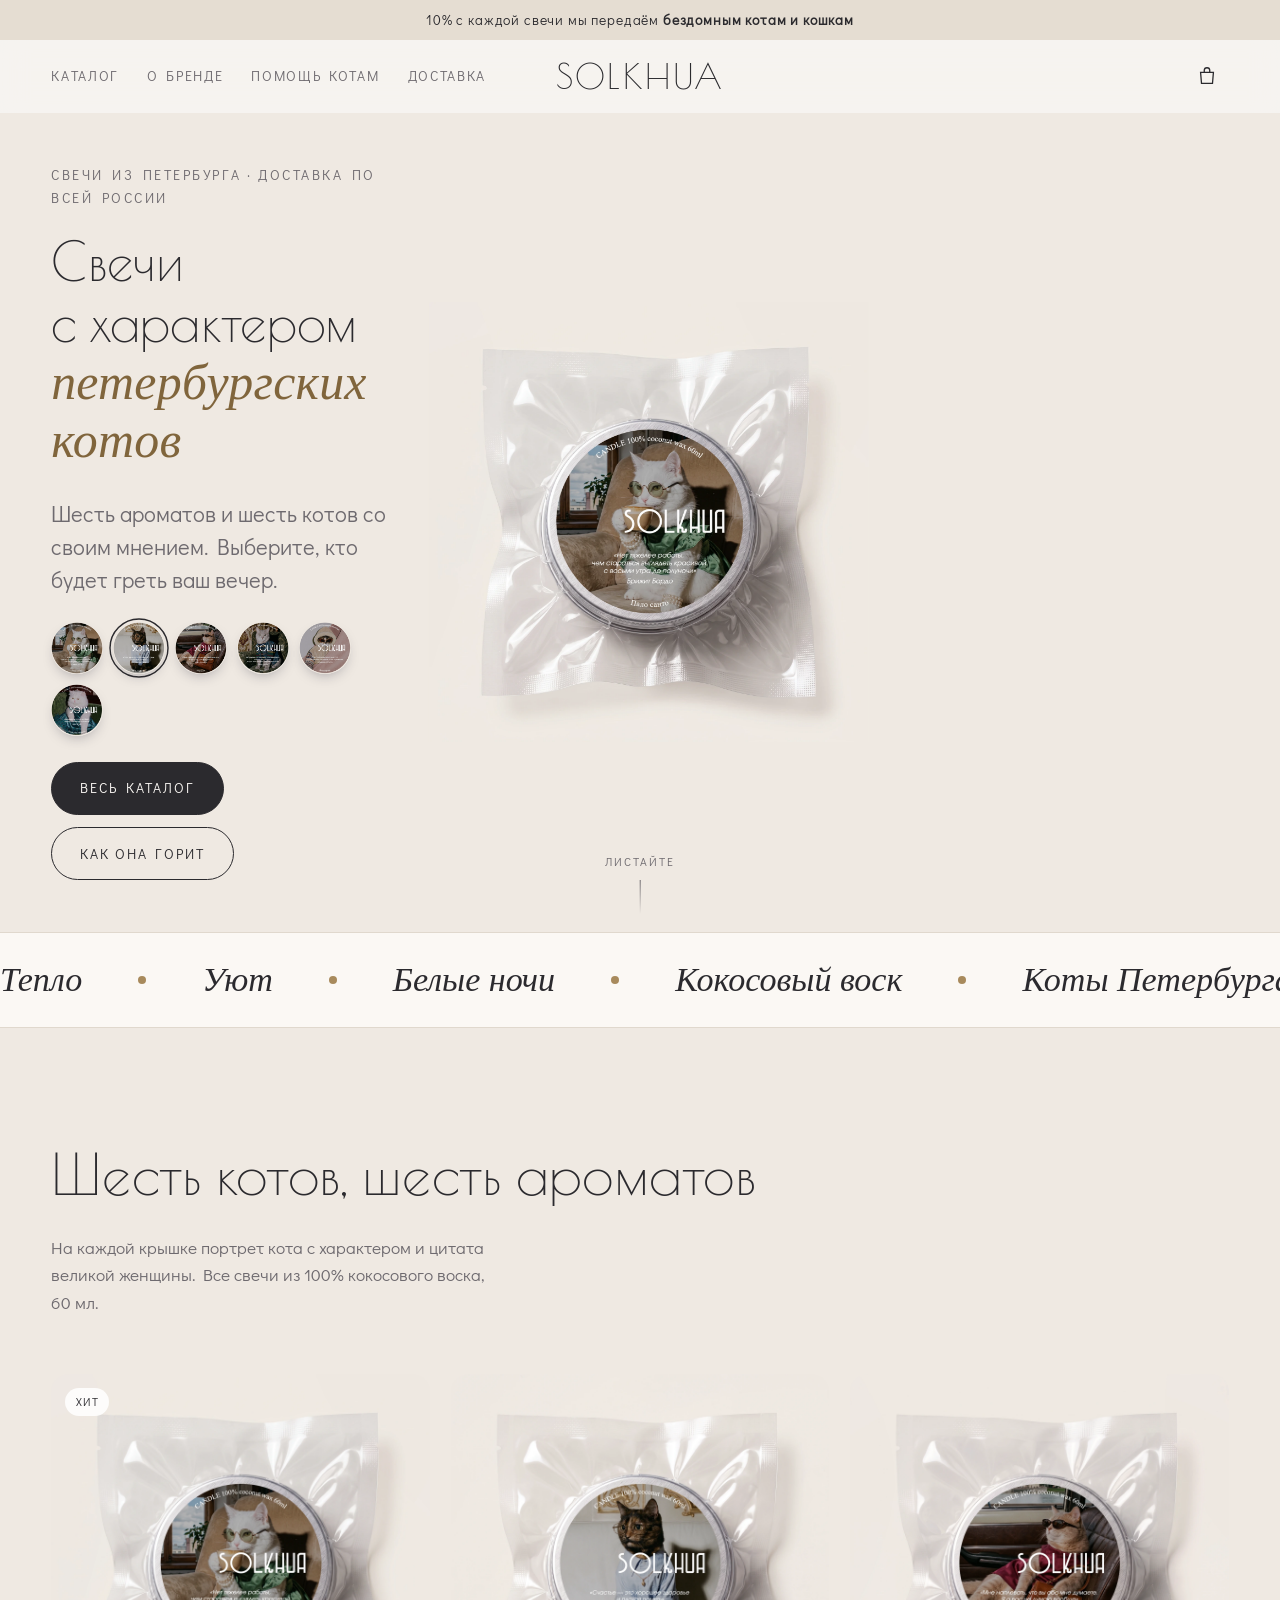
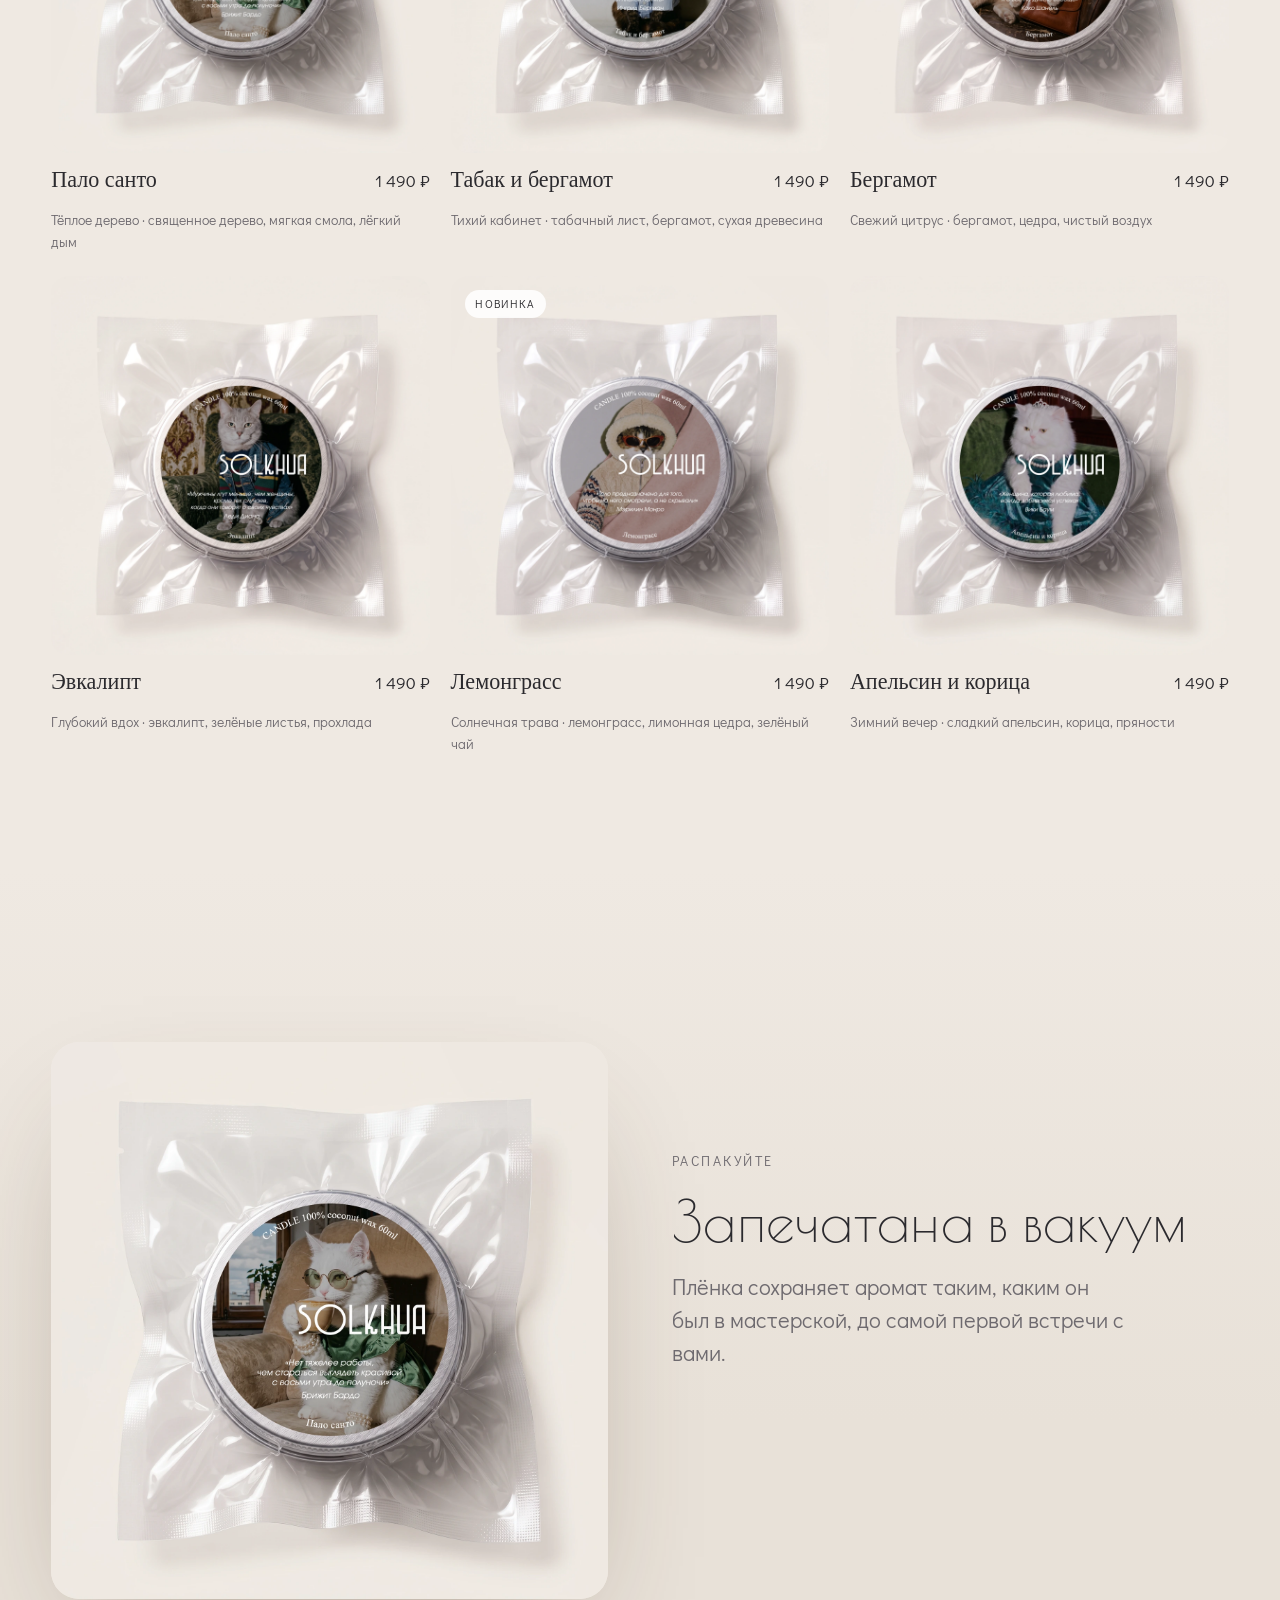
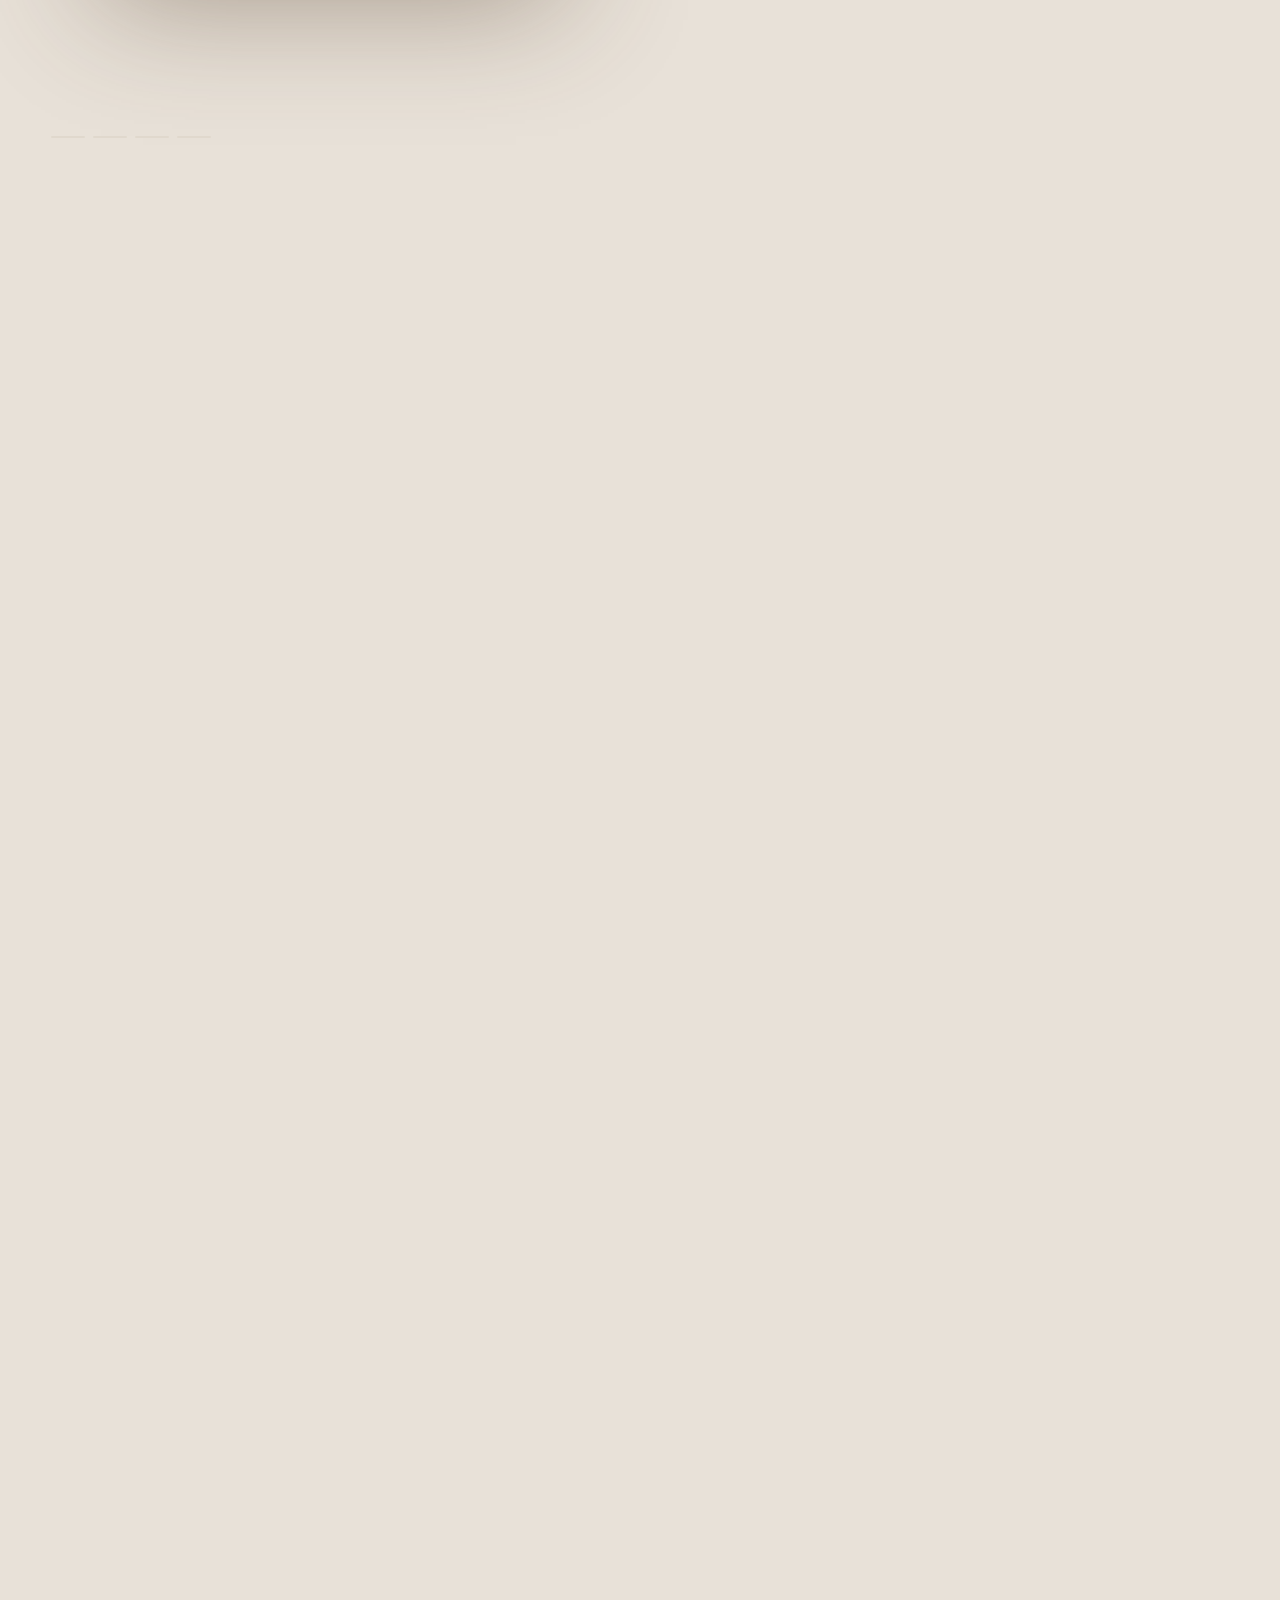
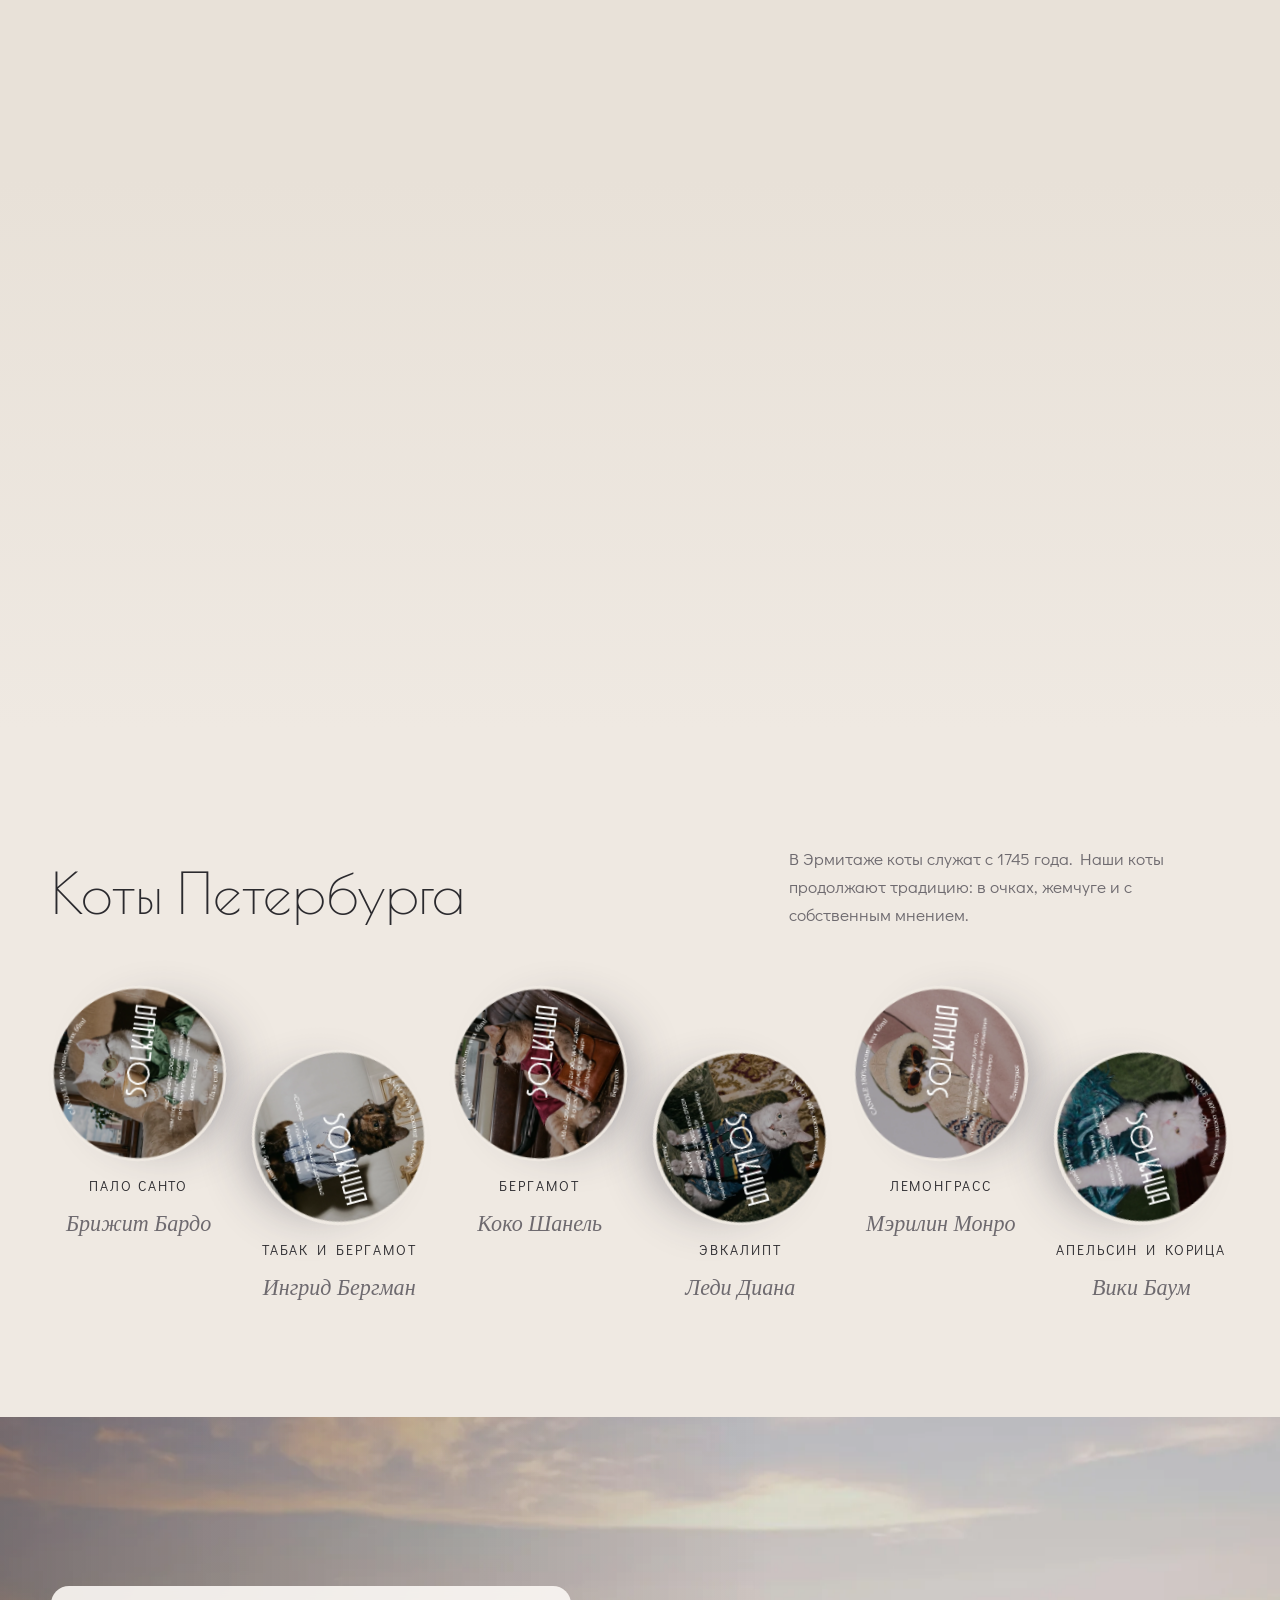
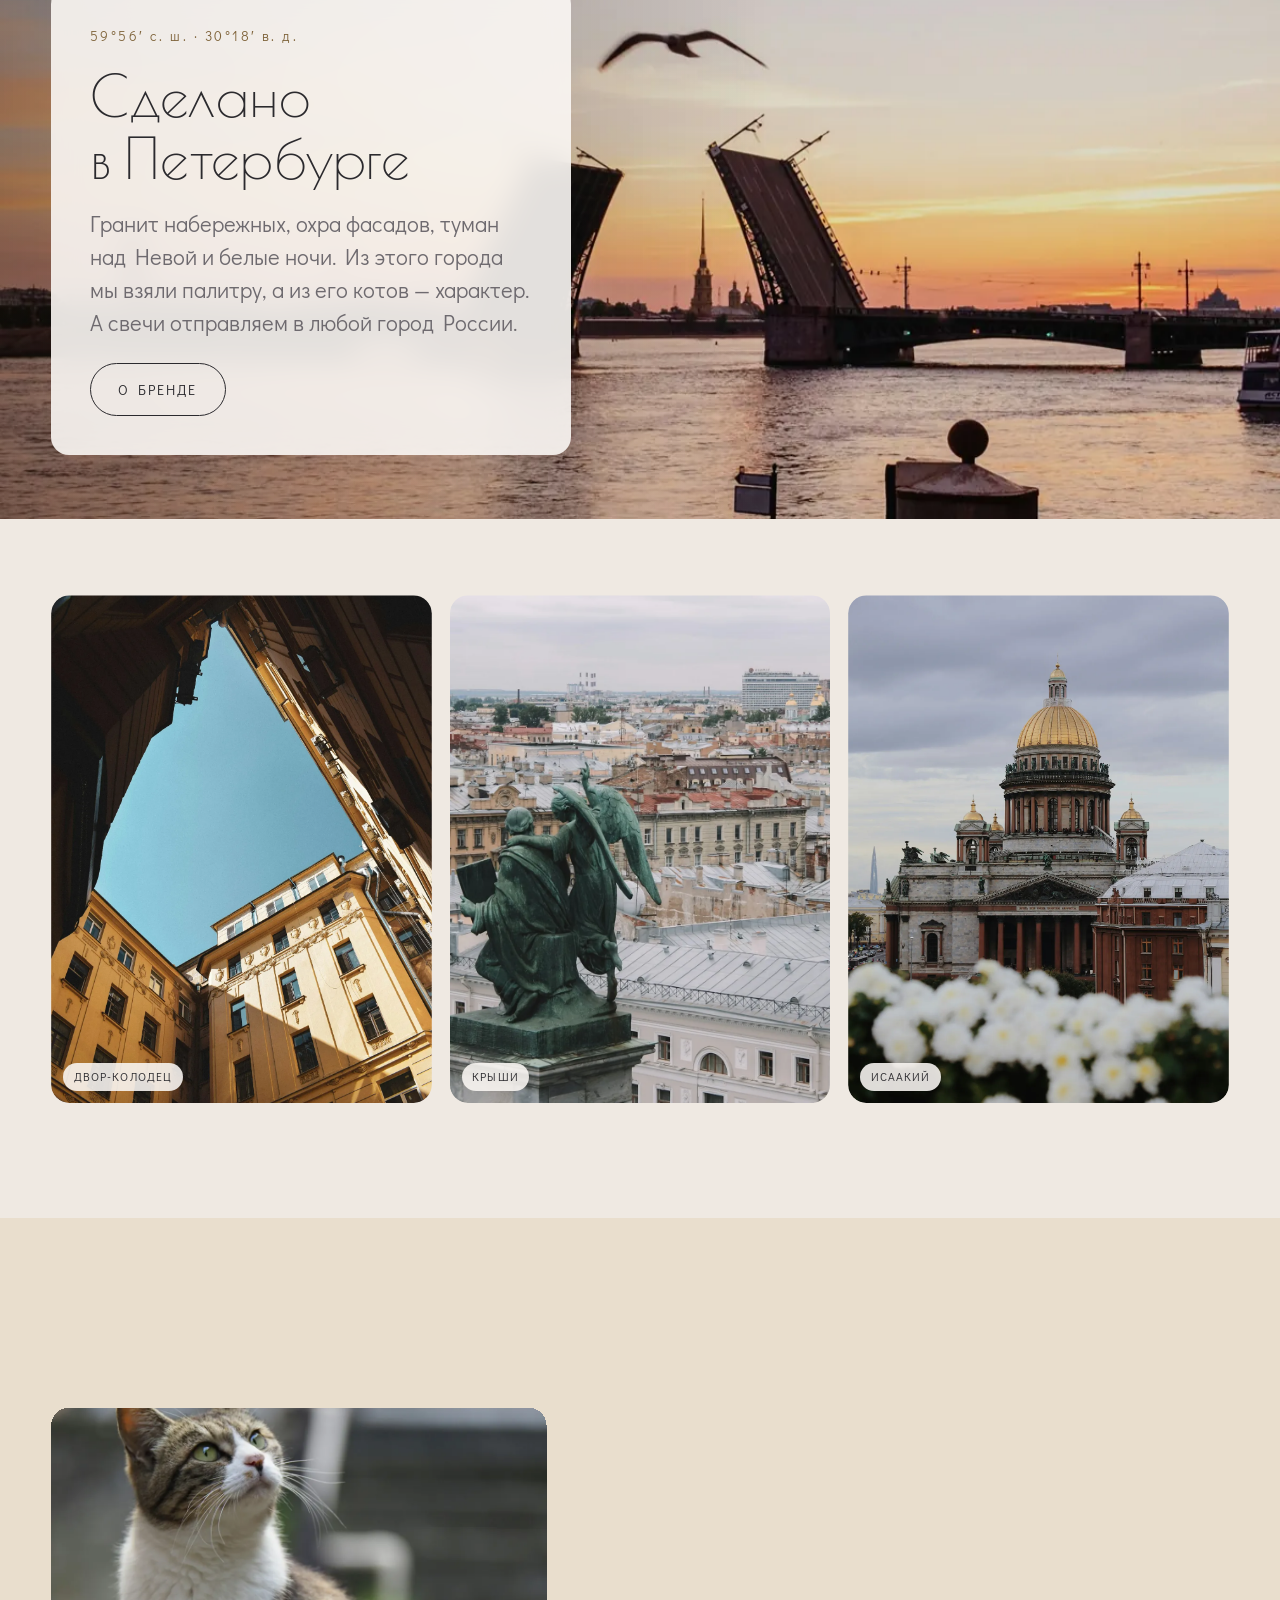
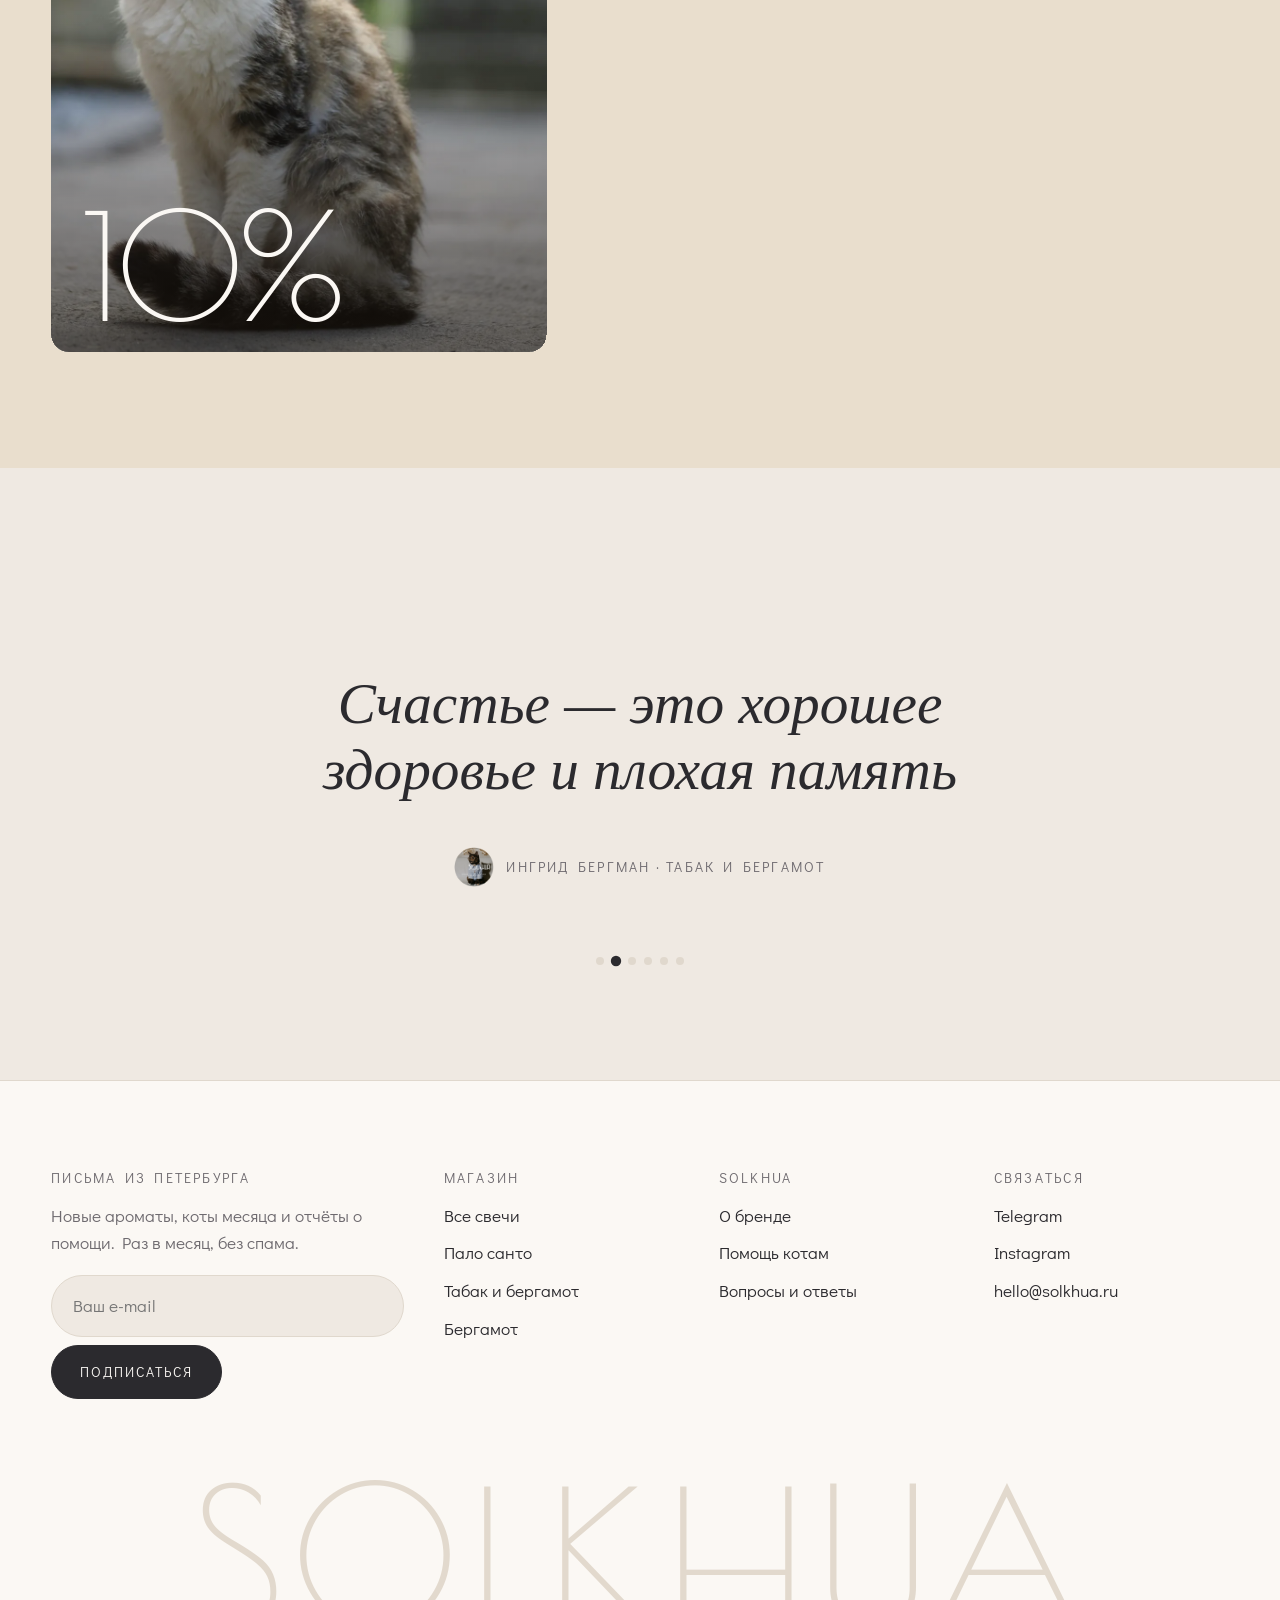
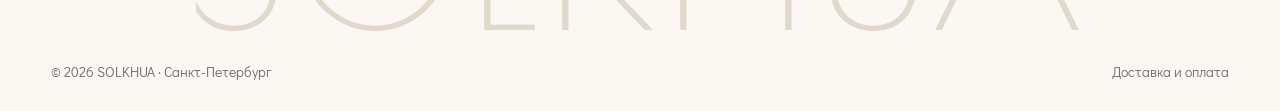
==== commit e701acf3: "Slightly slower catalogue circle reveal (0.6s -> 0.85s) Co-Authored-By: Claude Opus 5.5 <noreply@ant" ====
--- a/index.html
+++ b/index.html
@@ -13,7 +13,7 @@
 <link rel="preconnect" href="https://fonts.googleapis.com">
 <link rel="preconnect" href="https://fonts.gstatic.com" crossorigin>
 <link rel="stylesheet" href="https://fonts.googleapis.com/css2?family=Poiret+One&family=Didact+Gothic&family=Tinos:ital@0;1&display=swap">
-<link rel="stylesheet" href="assets/css/style.css?v=20261004c">
+<link rel="stylesheet" href="assets/css/style.css?v=20261004d">
 <script>document.documentElement.classList.add("js")</script>
 </head>
 <body data-page="home">
@@ -32,7 +32,7 @@
       </div>
       <div class="hero-stage">
         <div class="hero-float"><div class="hero-tilt" id="hero-tilt">
-          <img class="hero-candle" id="hero-candle" src="assets/img/product-palo-santo.webp?v=20261004c" alt="Свеча SOLKHUA «Пало санто» в прозрачной вакуумной упаковке" width="1400" height="1400" fetchpriority="high">
+          <img class="hero-candle" id="hero-candle" src="assets/img/product-palo-santo.webp?v=20261004d" alt="Свеча SOLKHUA «Пало санто» в прозрачной вакуумной упаковке" width="1400" height="1400" fetchpriority="high">
         </div></div>
       </div>
       <div class="hero-panel hero-swap" id="hero-panel" aria-live="polite"></div>
@@ -59,9 +59,9 @@
     <div class="story-track" id="story-track">
       <div class="story-stick">
         <div class="stage" id="stage">
-          <div class="frame on"><img src="assets/img/product-palo-santo.webp?v=20261004c" alt="Свеча в вакуумной упаковке" loading="lazy"></div>
-          <div class="frame"><img src="assets/img/open-palo-santo.webp?v=20261004c" alt="Открытая свеча «Пало санто» и крышка с этикеткой" loading="lazy"></div>
-          <div class="frame frame-zoom"><img src="assets/img/lit.webp?v=20261004c" alt="Горящая свеча из кокосового воска" loading="lazy"></div>
+          <div class="frame on"><img src="assets/img/product-palo-santo.webp?v=20261004d" alt="Свеча в вакуумной упаковке" loading="lazy"></div>
+          <div class="frame"><img src="assets/img/open-palo-santo.webp?v=20261004d" alt="Открытая свеча «Пало санто» и крышка с этикеткой" loading="lazy"></div>
+          <div class="frame frame-zoom"><img src="assets/img/lit.webp?v=20261004d" alt="Горящая свеча из кокосового воска" loading="lazy"></div>
           <div class="frame"><img src="assets/img/cats/care.webp" alt="Человек гладит уличного кота" loading="lazy"></div>
         </div>
         <div class="steps">
@@ -147,7 +147,7 @@
     <div class="q-dots" id="q-dots" role="group" aria-label="Выбор цитаты"></div>
   </section>
 </main>
-<script src="assets/js/data.js?v=20261004c"></script>
-<script src="assets/js/app.js?v=20261004c"></script>
+<script src="assets/js/data.js?v=20261004d"></script>
+<script src="assets/js/app.js?v=20261004d"></script>
 </body>
 </html>
--- a/assets/css/style.css
+++ b/assets/css/style.css
@@ -186,8 +186,8 @@
 .card-media{position:relative;display:block;aspect-ratio:1;border-radius:var(--r);overflow:hidden;background:var(--photo)}
 .card-media img{position:absolute;inset:0;width:100%;height:100%;object-fit:cover;transition:transform 1.2s var(--ease)}
 /* hover: the unpacked tin is revealed by a circle growing from the cursor; the packed tin eases back */
-.card-media .main{transition:transform .7s cubic-bezier(.2,.8,.2,1)}
-.card-media .alt{clip-path:circle(0% at var(--x,50%) var(--y,50%));-webkit-clip-path:circle(0% at var(--x,50%) var(--y,50%));transition:clip-path .6s cubic-bezier(.2,.8,.2,1),-webkit-clip-path .6s cubic-bezier(.2,.8,.2,1),transform .7s cubic-bezier(.2,.8,.2,1);transform:scale(1.04);will-change:clip-path}
+.card-media .main{transition:transform .95s cubic-bezier(.2,.8,.2,1)}
+.card-media .alt{clip-path:circle(0% at var(--x,50%) var(--y,50%));-webkit-clip-path:circle(0% at var(--x,50%) var(--y,50%));transition:clip-path .85s cubic-bezier(.2,.8,.2,1),-webkit-clip-path .85s cubic-bezier(.2,.8,.2,1),transform .95s cubic-bezier(.2,.8,.2,1);transform:scale(1.04);will-change:clip-path}
 .card:hover .card-media .main{transform:scale(.96)}
 .card:hover .card-media .alt{clip-path:circle(150% at var(--x,50%) var(--y,50%));-webkit-clip-path:circle(150% at var(--x,50%) var(--y,50%));transform:scale(1)}
 .card-media:focus-visible .alt{clip-path:circle(150% at 50% 50%);-webkit-clip-path:circle(150% at 50% 50%)}
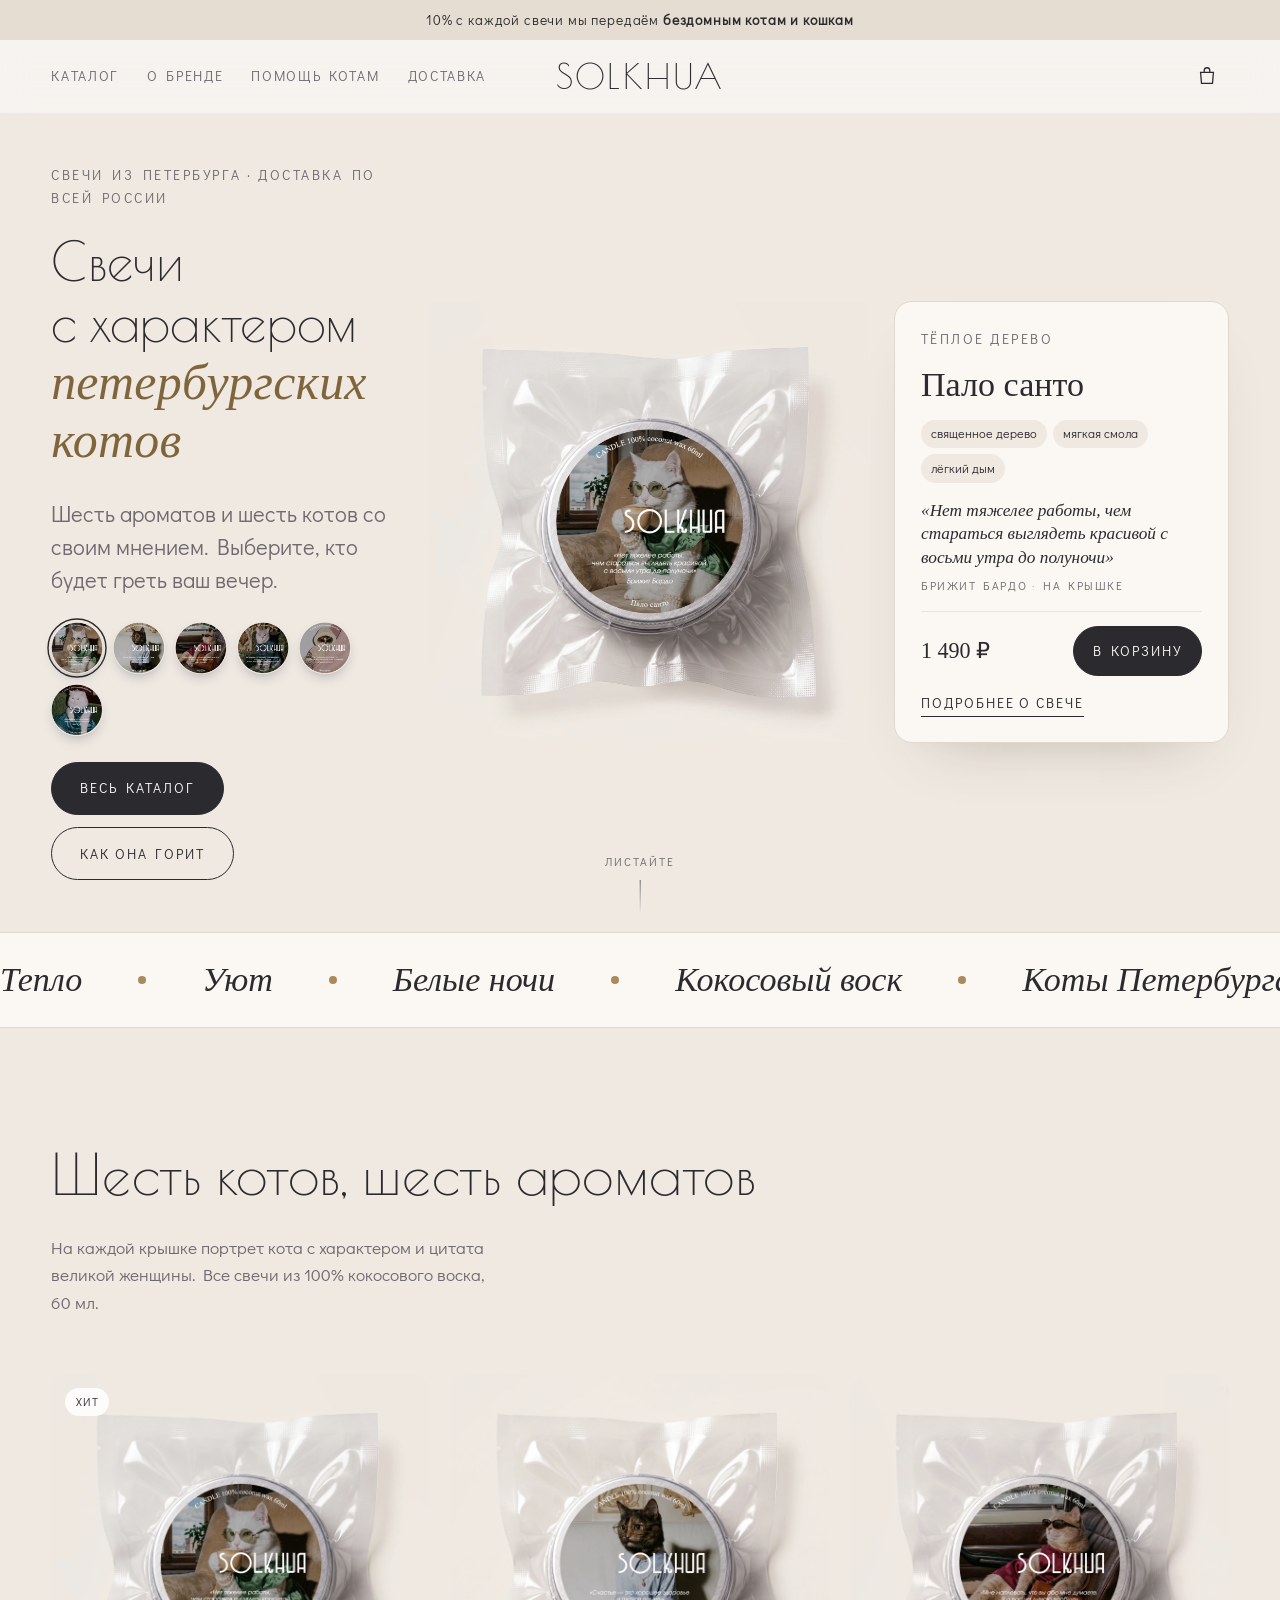
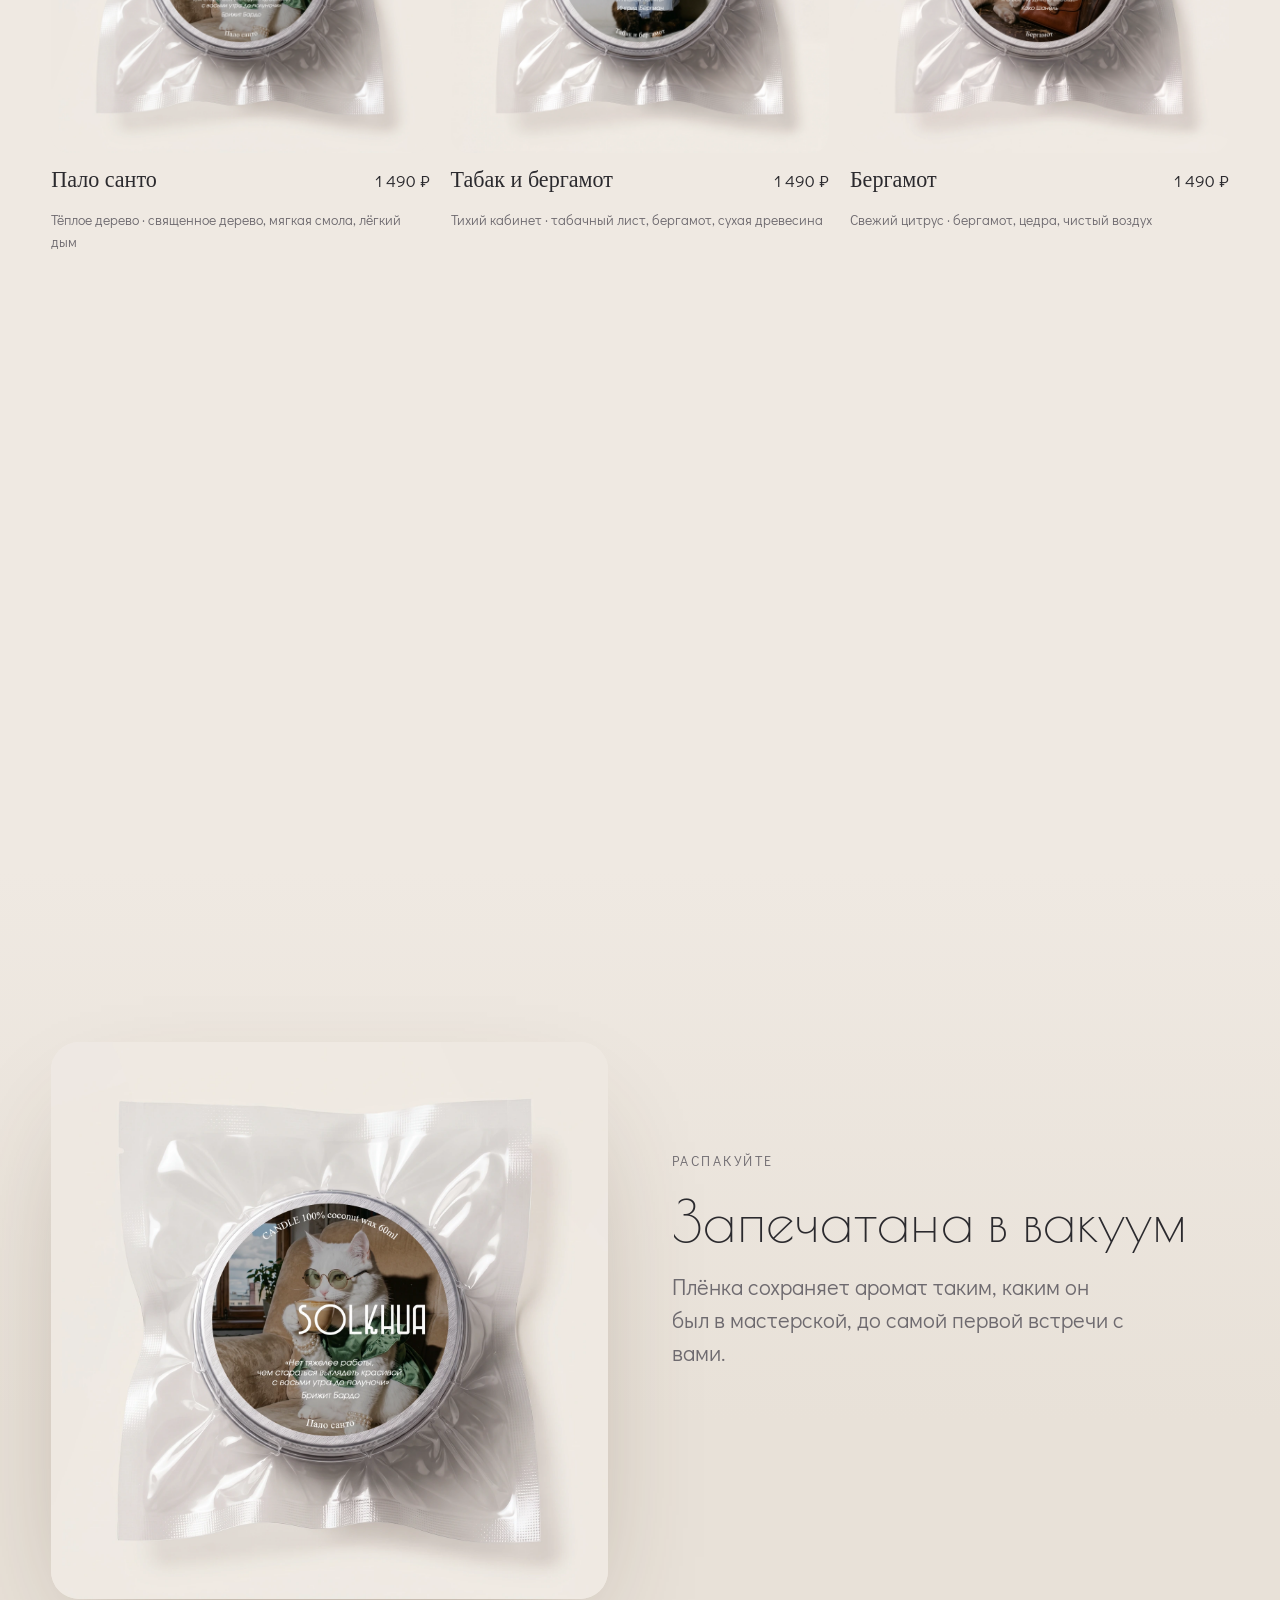
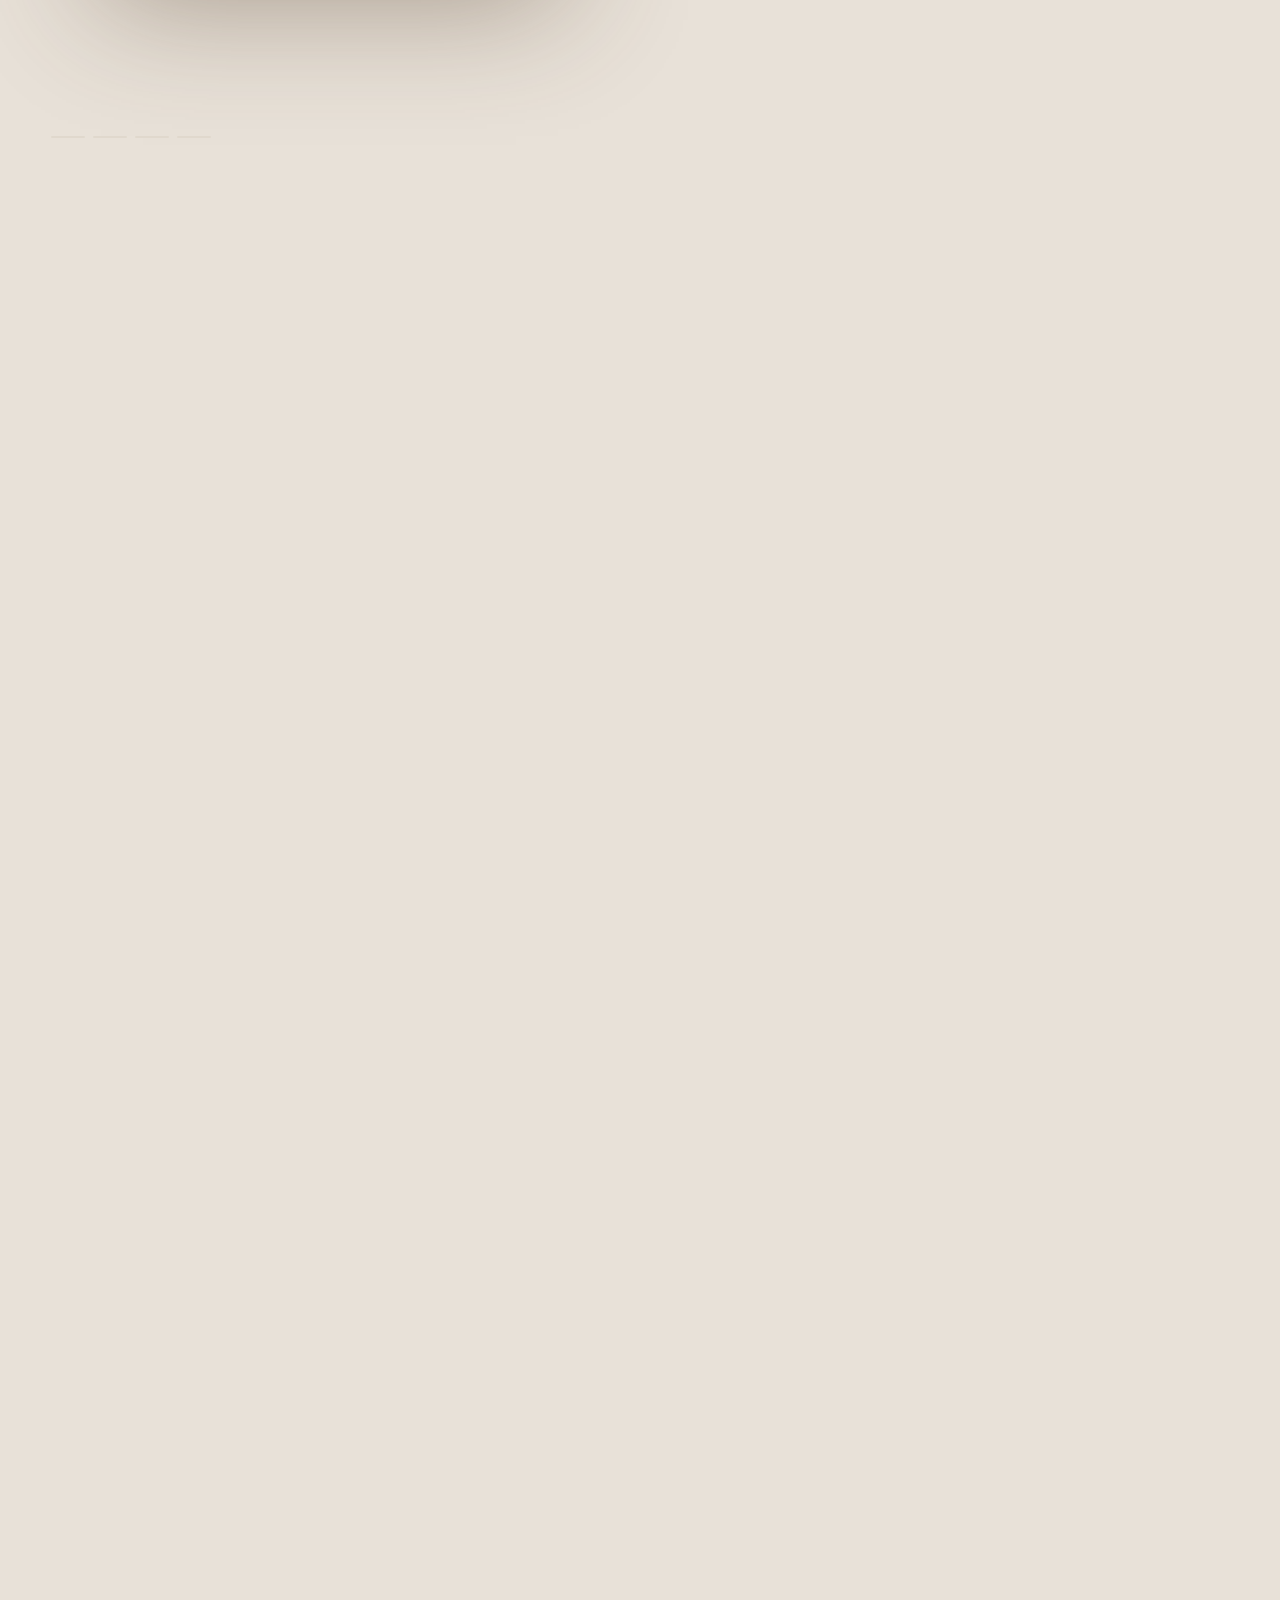
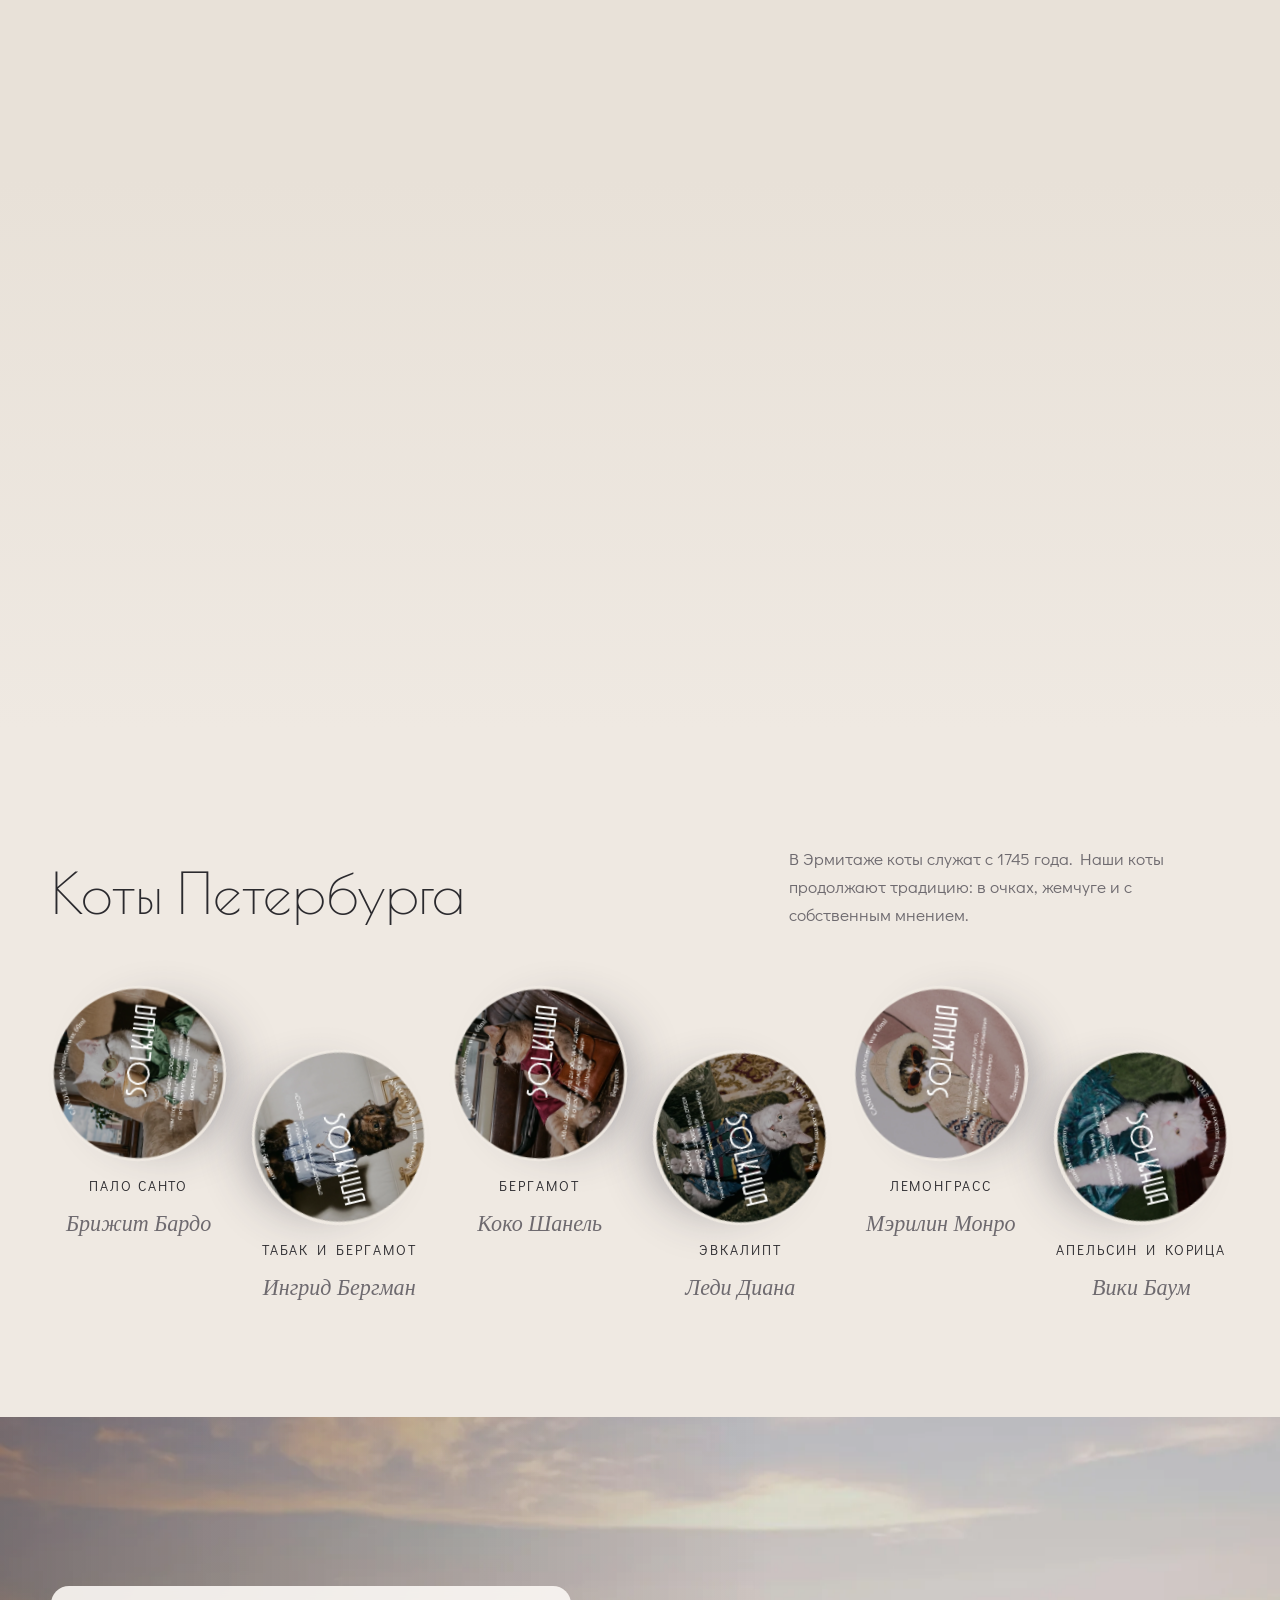
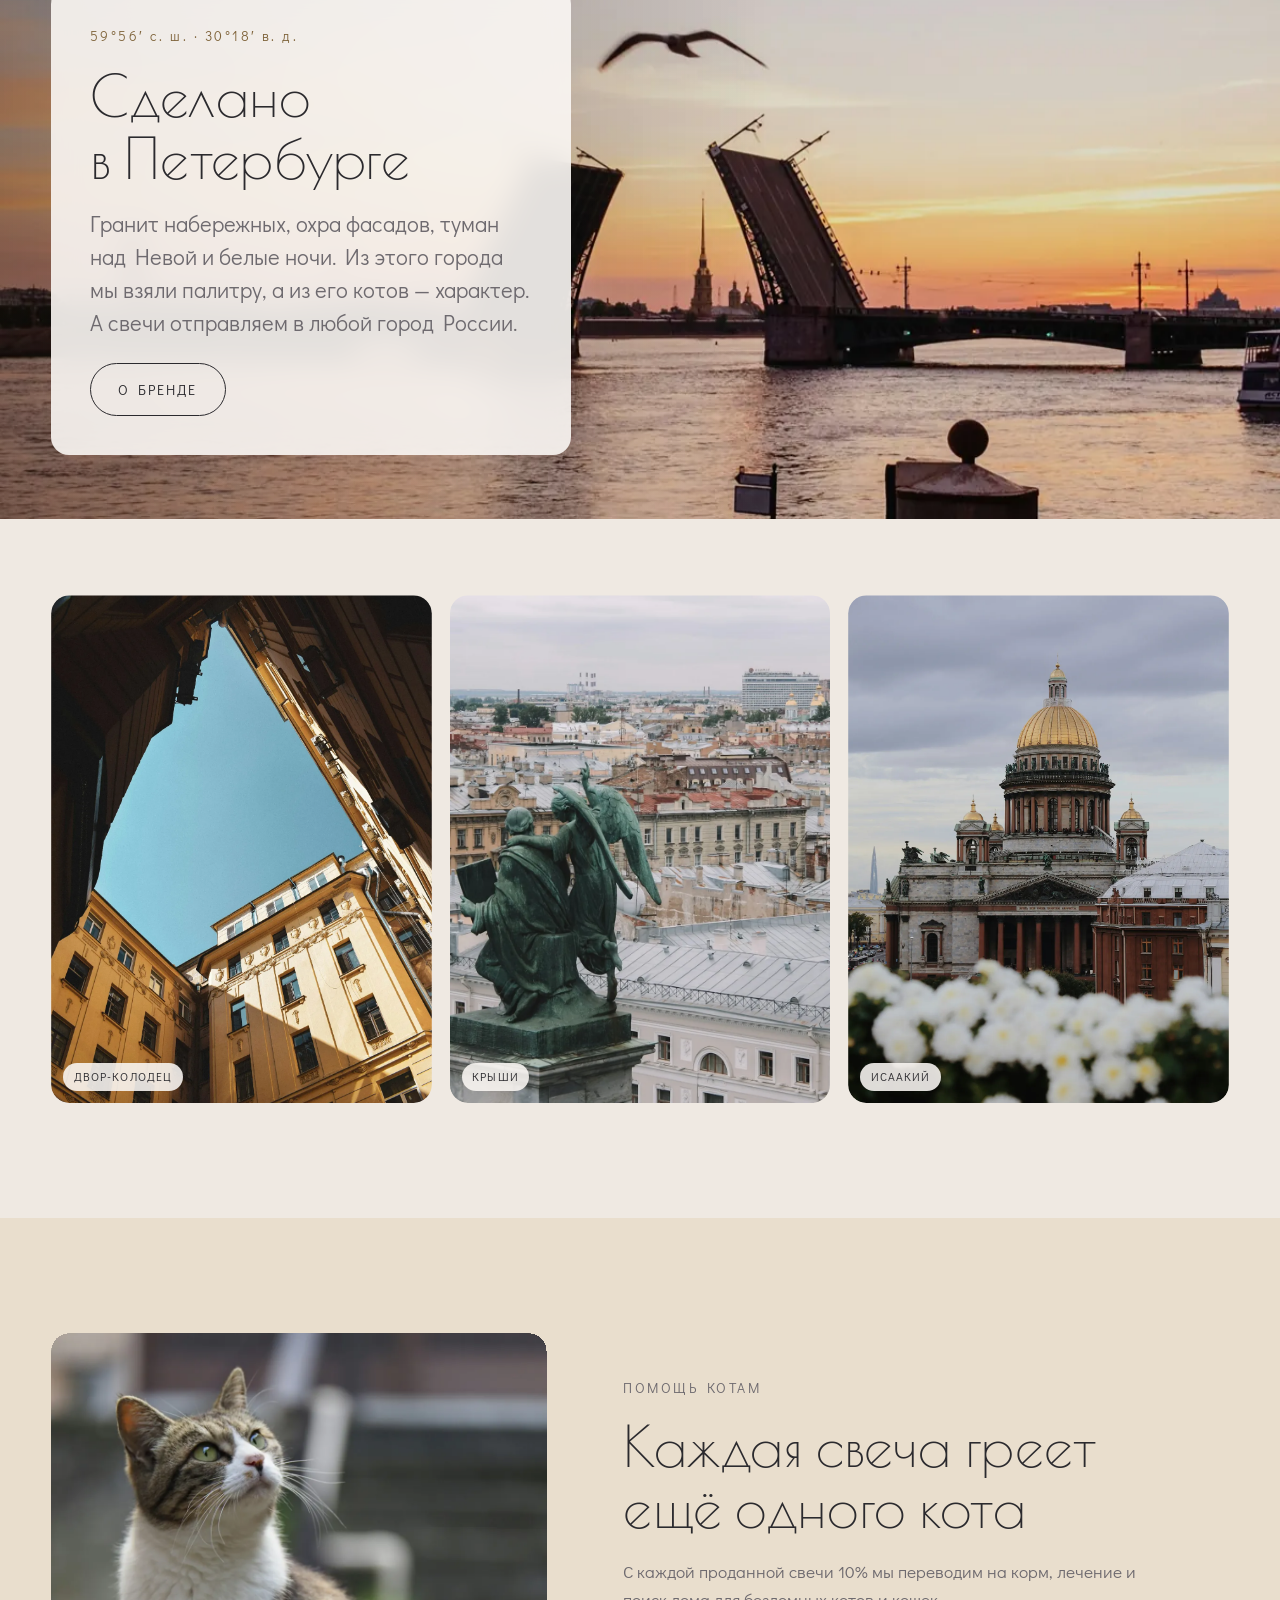
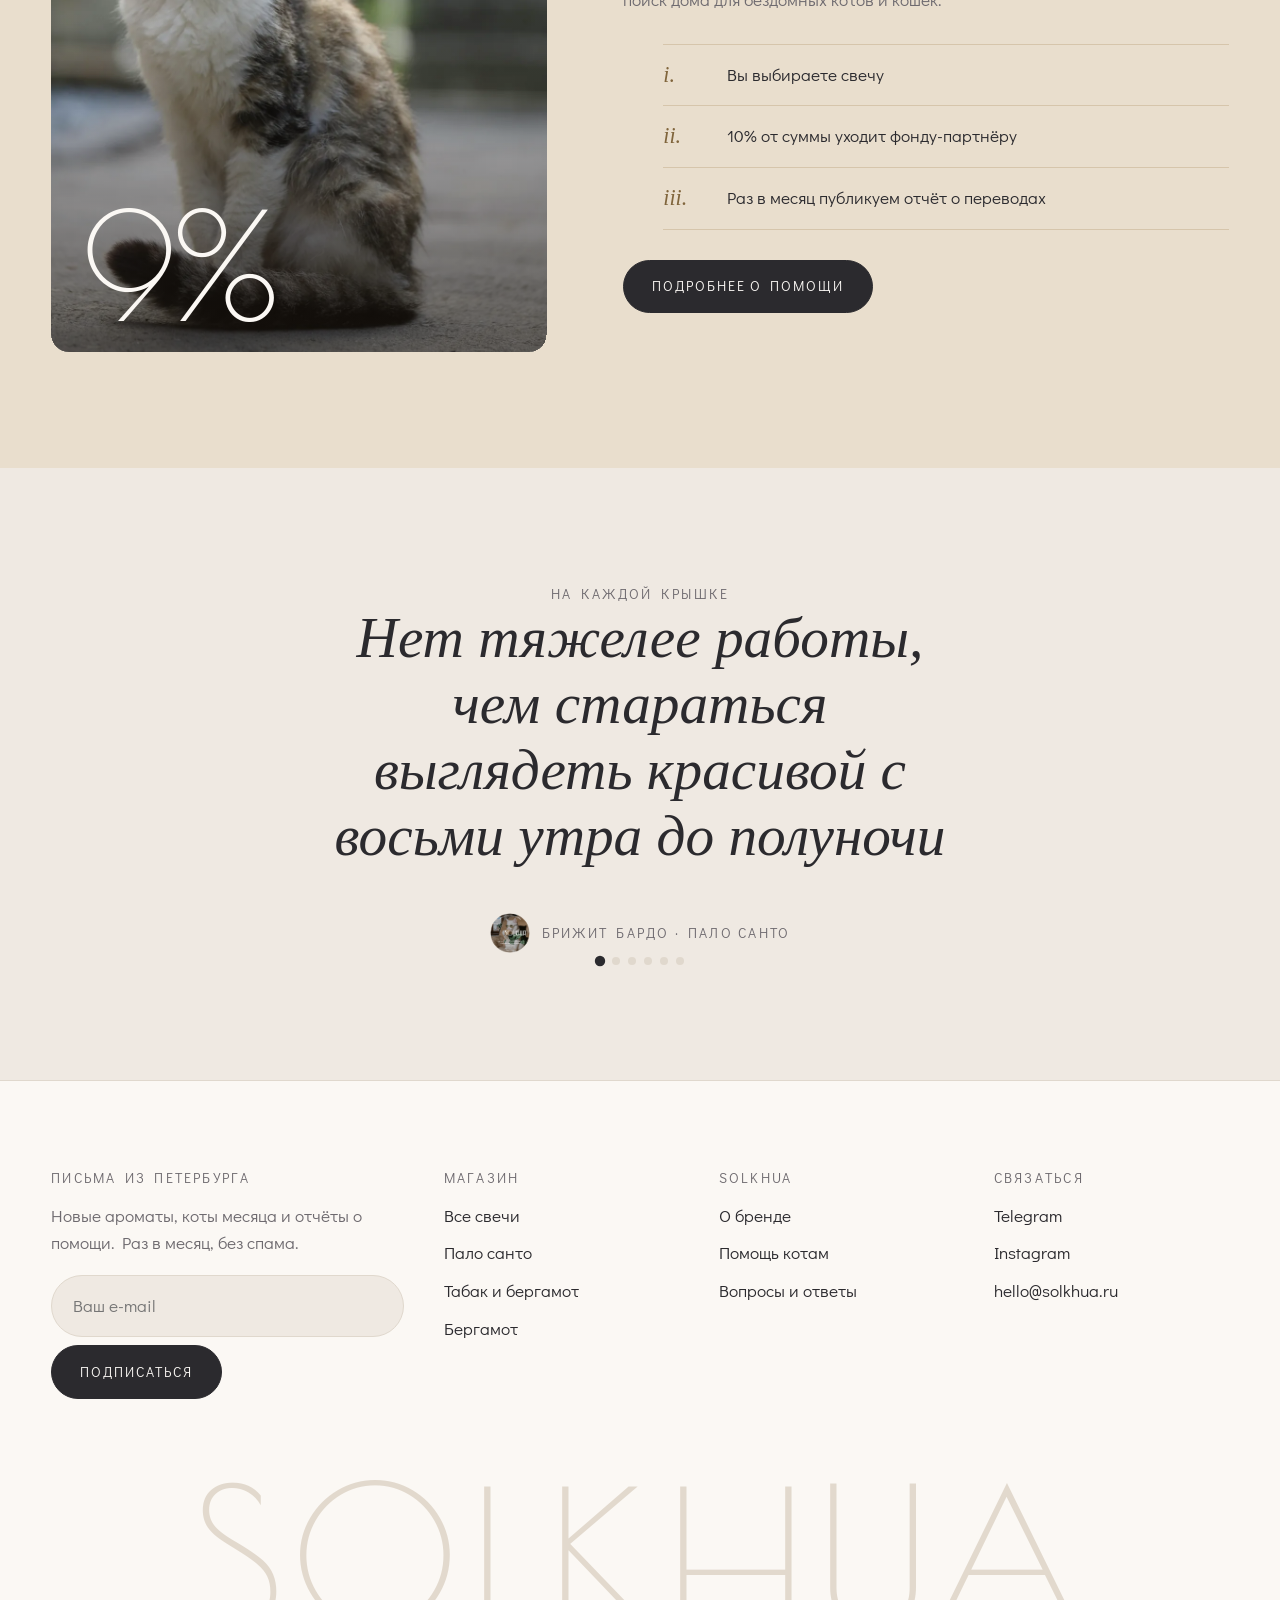
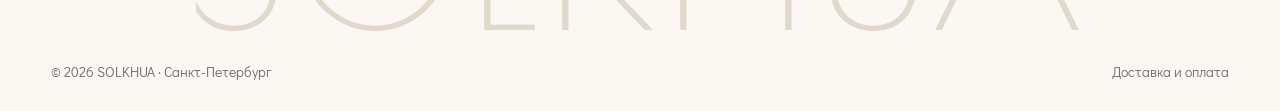
==== commit 53484d5e: "Catalogue hover: soft-edged curtain wipe, circle reveal kept as option The unpacked tin rises into v" ====
--- a/index.html
+++ b/index.html
@@ -13,7 +13,7 @@
 <link rel="preconnect" href="https://fonts.googleapis.com">
 <link rel="preconnect" href="https://fonts.gstatic.com" crossorigin>
 <link rel="stylesheet" href="https://fonts.googleapis.com/css2?family=Poiret+One&family=Didact+Gothic&family=Tinos:ital@0;1&display=swap">
-<link rel="stylesheet" href="assets/css/style.css?v=20261004d">
+<link rel="stylesheet" href="assets/css/style.css?v=20261004f">
 <script>document.documentElement.classList.add("js")</script>
 </head>
 <body data-page="home">
@@ -32,7 +32,7 @@
       </div>
       <div class="hero-stage">
         <div class="hero-float"><div class="hero-tilt" id="hero-tilt">
-          <img class="hero-candle" id="hero-candle" src="assets/img/product-palo-santo.webp?v=20261004d" alt="Свеча SOLKHUA «Пало санто» в прозрачной вакуумной упаковке" width="1400" height="1400" fetchpriority="high">
+          <img class="hero-candle" id="hero-candle" src="assets/img/product-palo-santo.webp?v=20261004f" alt="Свеча SOLKHUA «Пало санто» в прозрачной вакуумной упаковке" width="1400" height="1400" fetchpriority="high">
         </div></div>
       </div>
       <div class="hero-panel hero-swap" id="hero-panel" aria-live="polite"></div>
@@ -59,9 +59,9 @@
     <div class="story-track" id="story-track">
       <div class="story-stick">
         <div class="stage" id="stage">
-          <div class="frame on"><img src="assets/img/product-palo-santo.webp?v=20261004d" alt="Свеча в вакуумной упаковке" loading="lazy"></div>
-          <div class="frame"><img src="assets/img/open-palo-santo.webp?v=20261004d" alt="Открытая свеча «Пало санто» и крышка с этикеткой" loading="lazy"></div>
-          <div class="frame frame-zoom"><img src="assets/img/lit.webp?v=20261004d" alt="Горящая свеча из кокосового воска" loading="lazy"></div>
+          <div class="frame on"><img src="assets/img/product-palo-santo.webp?v=20261004f" alt="Свеча в вакуумной упаковке" loading="lazy"></div>
+          <div class="frame"><img src="assets/img/open-palo-santo.webp?v=20261004f" alt="Открытая свеча «Пало санто» и крышка с этикеткой" loading="lazy"></div>
+          <div class="frame frame-zoom"><img src="assets/img/lit.webp?v=20261004f" alt="Горящая свеча из кокосового воска" loading="lazy"></div>
           <div class="frame"><img src="assets/img/cats/care.webp" alt="Человек гладит уличного кота" loading="lazy"></div>
         </div>
         <div class="steps">
@@ -147,7 +147,7 @@
     <div class="q-dots" id="q-dots" role="group" aria-label="Выбор цитаты"></div>
   </section>
 </main>
-<script src="assets/js/data.js?v=20261004d"></script>
-<script src="assets/js/app.js?v=20261004d"></script>
+<script src="assets/js/data.js?v=20261004f"></script>
+<script src="assets/js/app.js?v=20261004f"></script>
 </body>
 </html>
--- a/assets/css/style.css
+++ b/assets/css/style.css
@@ -185,12 +185,18 @@
 .card-visual{position:relative}
 .card-media{position:relative;display:block;aspect-ratio:1;border-radius:var(--r);overflow:hidden;background:var(--photo)}
 .card-media img{position:absolute;inset:0;width:100%;height:100%;object-fit:cover;transition:transform 1.2s var(--ease)}
-/* hover: the unpacked tin is revealed by a circle growing from the cursor; the packed tin eases back */
-.card-media .main{transition:transform .95s cubic-bezier(.2,.8,.2,1)}
-.card-media .alt{clip-path:circle(0% at var(--x,50%) var(--y,50%));-webkit-clip-path:circle(0% at var(--x,50%) var(--y,50%));transition:clip-path .85s cubic-bezier(.2,.8,.2,1),-webkit-clip-path .85s cubic-bezier(.2,.8,.2,1),transform .95s cubic-bezier(.2,.8,.2,1);transform:scale(1.04);will-change:clip-path}
-.card:hover .card-media .main{transform:scale(.96)}
-.card:hover .card-media .alt{clip-path:circle(150% at var(--x,50%) var(--y,50%));-webkit-clip-path:circle(150% at var(--x,50%) var(--y,50%));transform:scale(1)}
-.card-media:focus-visible .alt{clip-path:circle(150% at 50% 50%);-webkit-clip-path:circle(150% at 50% 50%)}
+/* ---------- card hover effects (switch in data.js: cardHover = "wipe" | "circle") ---------- */
+/* wipe: the unpacked tin rises into view behind a soft-edged curtain; the packed tin drifts up and back */
+[data-hover="wipe"] .card-media .main{transition:transform .9s cubic-bezier(.4,0,.2,1),opacity .9s cubic-bezier(.4,0,.2,1)}
+[data-hover="wipe"] .card-media .alt{-webkit-mask-image:linear-gradient(to top,#000 42%,transparent 58%);mask-image:linear-gradient(to top,#000 42%,transparent 58%);-webkit-mask-size:100% 260%;mask-size:100% 260%;-webkit-mask-repeat:no-repeat;mask-repeat:no-repeat;-webkit-mask-position:0 0;mask-position:0 0;transform:translateY(1.5%);transition:-webkit-mask-position .9s cubic-bezier(.4,0,.2,1),mask-position .9s cubic-bezier(.4,0,.2,1),transform .9s cubic-bezier(.4,0,.2,1)}
+[data-hover="wipe"] .card:hover .card-media .main{transform:translateY(-1%) scale(.985);opacity:.9}
+[data-hover="wipe"] .card:hover .card-media .alt,[data-hover="wipe"] .card-media:focus-visible .alt{-webkit-mask-position:0 100%;mask-position:0 100%;transform:none}
+/* circle: the unpacked tin is revealed by a circle growing from the cursor; the packed tin eases back */
+[data-hover="circle"] .card-media .main{transition:transform .95s cubic-bezier(.2,.8,.2,1)}
+[data-hover="circle"] .card-media .alt{clip-path:circle(0% at var(--x,50%) var(--y,50%));-webkit-clip-path:circle(0% at var(--x,50%) var(--y,50%));transition:clip-path .85s cubic-bezier(.2,.8,.2,1),-webkit-clip-path .85s cubic-bezier(.2,.8,.2,1),transform .95s cubic-bezier(.2,.8,.2,1);transform:scale(1.04);will-change:clip-path}
+[data-hover="circle"] .card:hover .card-media .main{transform:scale(.96)}
+[data-hover="circle"] .card:hover .card-media .alt{clip-path:circle(150% at var(--x,50%) var(--y,50%));-webkit-clip-path:circle(150% at var(--x,50%) var(--y,50%));transform:scale(1)}
+[data-hover="circle"] .card-media:focus-visible .alt{clip-path:circle(150% at 50% 50%);-webkit-clip-path:circle(150% at 50% 50%)}
 .card-badge{position:absolute;z-index:2;top:14px;left:14px;padding:.45em .95em;border-radius:999px;background:rgba(255,255,255,.85);font-size:.7rem;letter-spacing:.12em;text-transform:uppercase}
 .card-quick{position:absolute;z-index:2;left:14px;right:14px;bottom:14px;display:flex;justify-content:center;padding:.95em;border:0;border-radius:999px;background:var(--white);box-shadow:0 10px 30px -18px rgba(60,45,30,.45);font-size:var(--s--1);letter-spacing:.14em;text-transform:uppercase;cursor:pointer;opacity:0;transform:translateY(10px);transition:transform .45s cubic-bezier(.2,.8,.2,1),opacity .35s ease,background .3s}
 .card:hover .card-quick,.card-quick:focus-visible{opacity:1;transform:none}
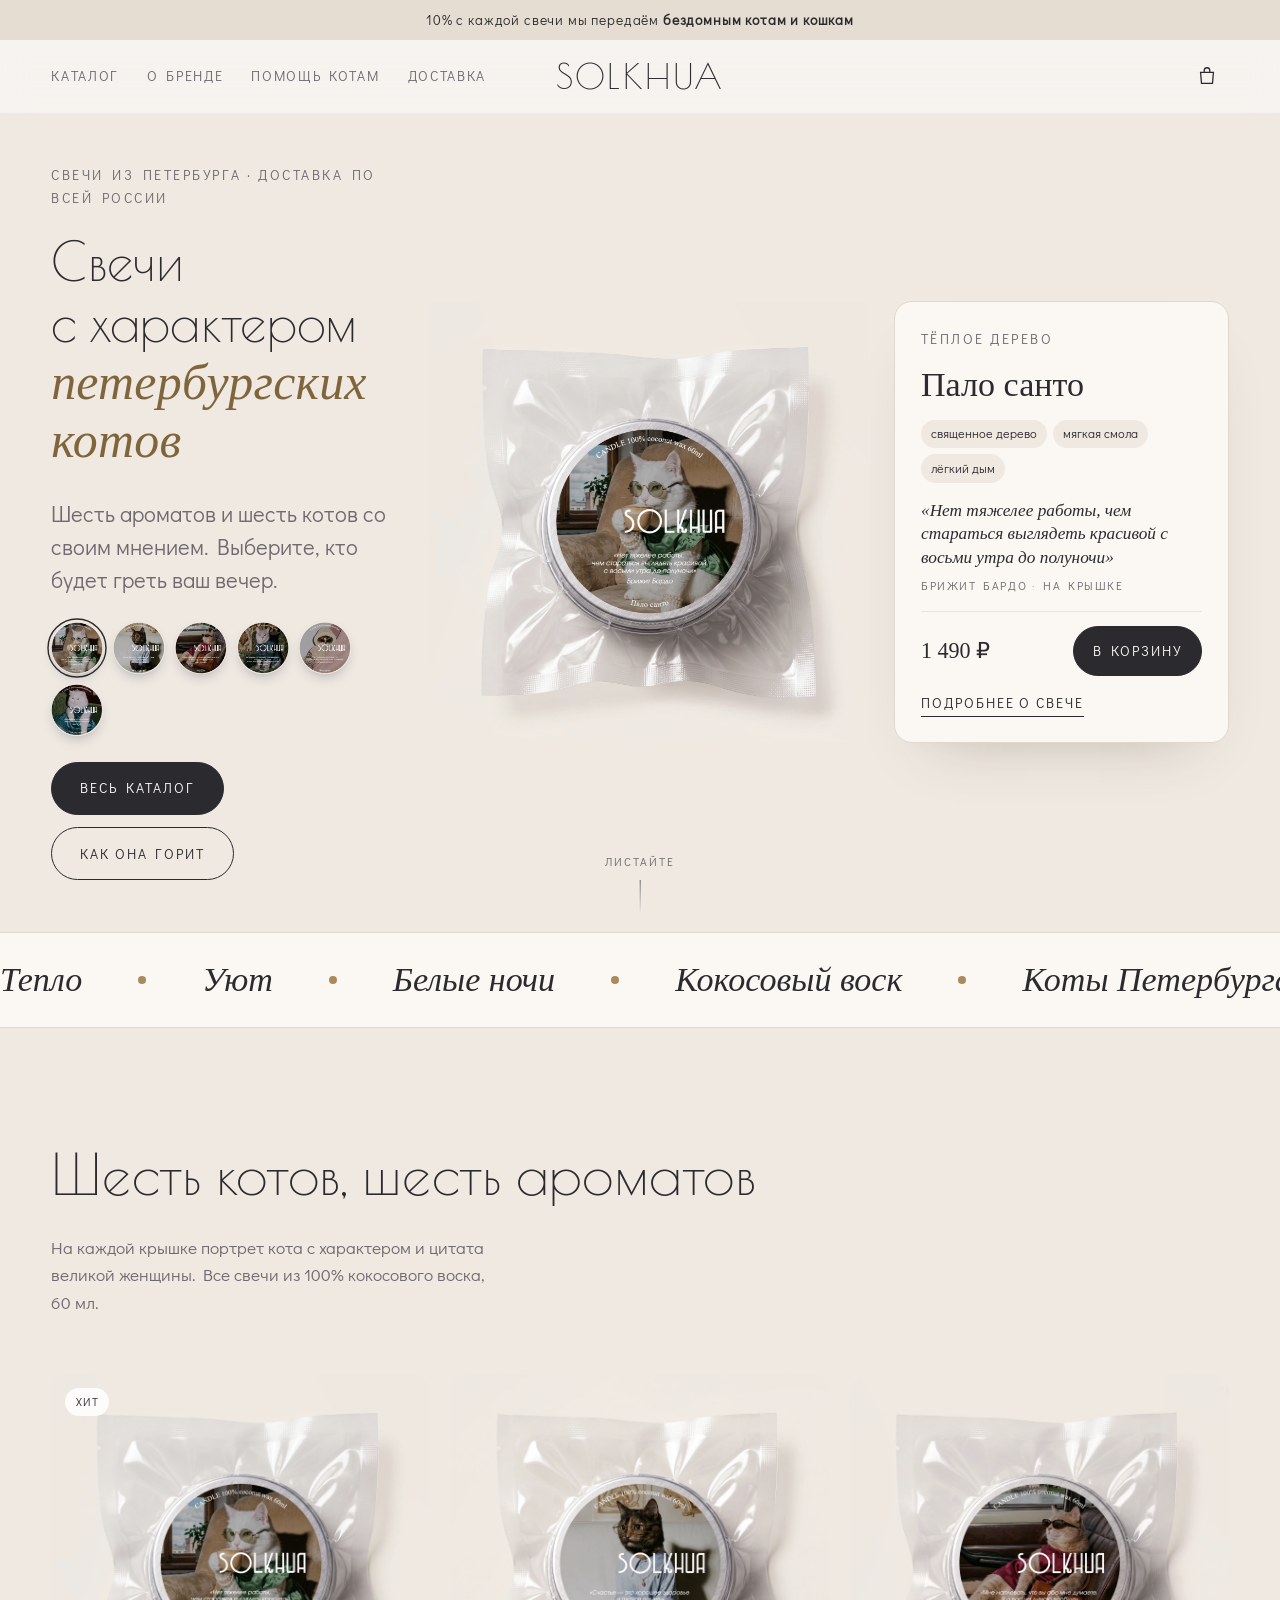
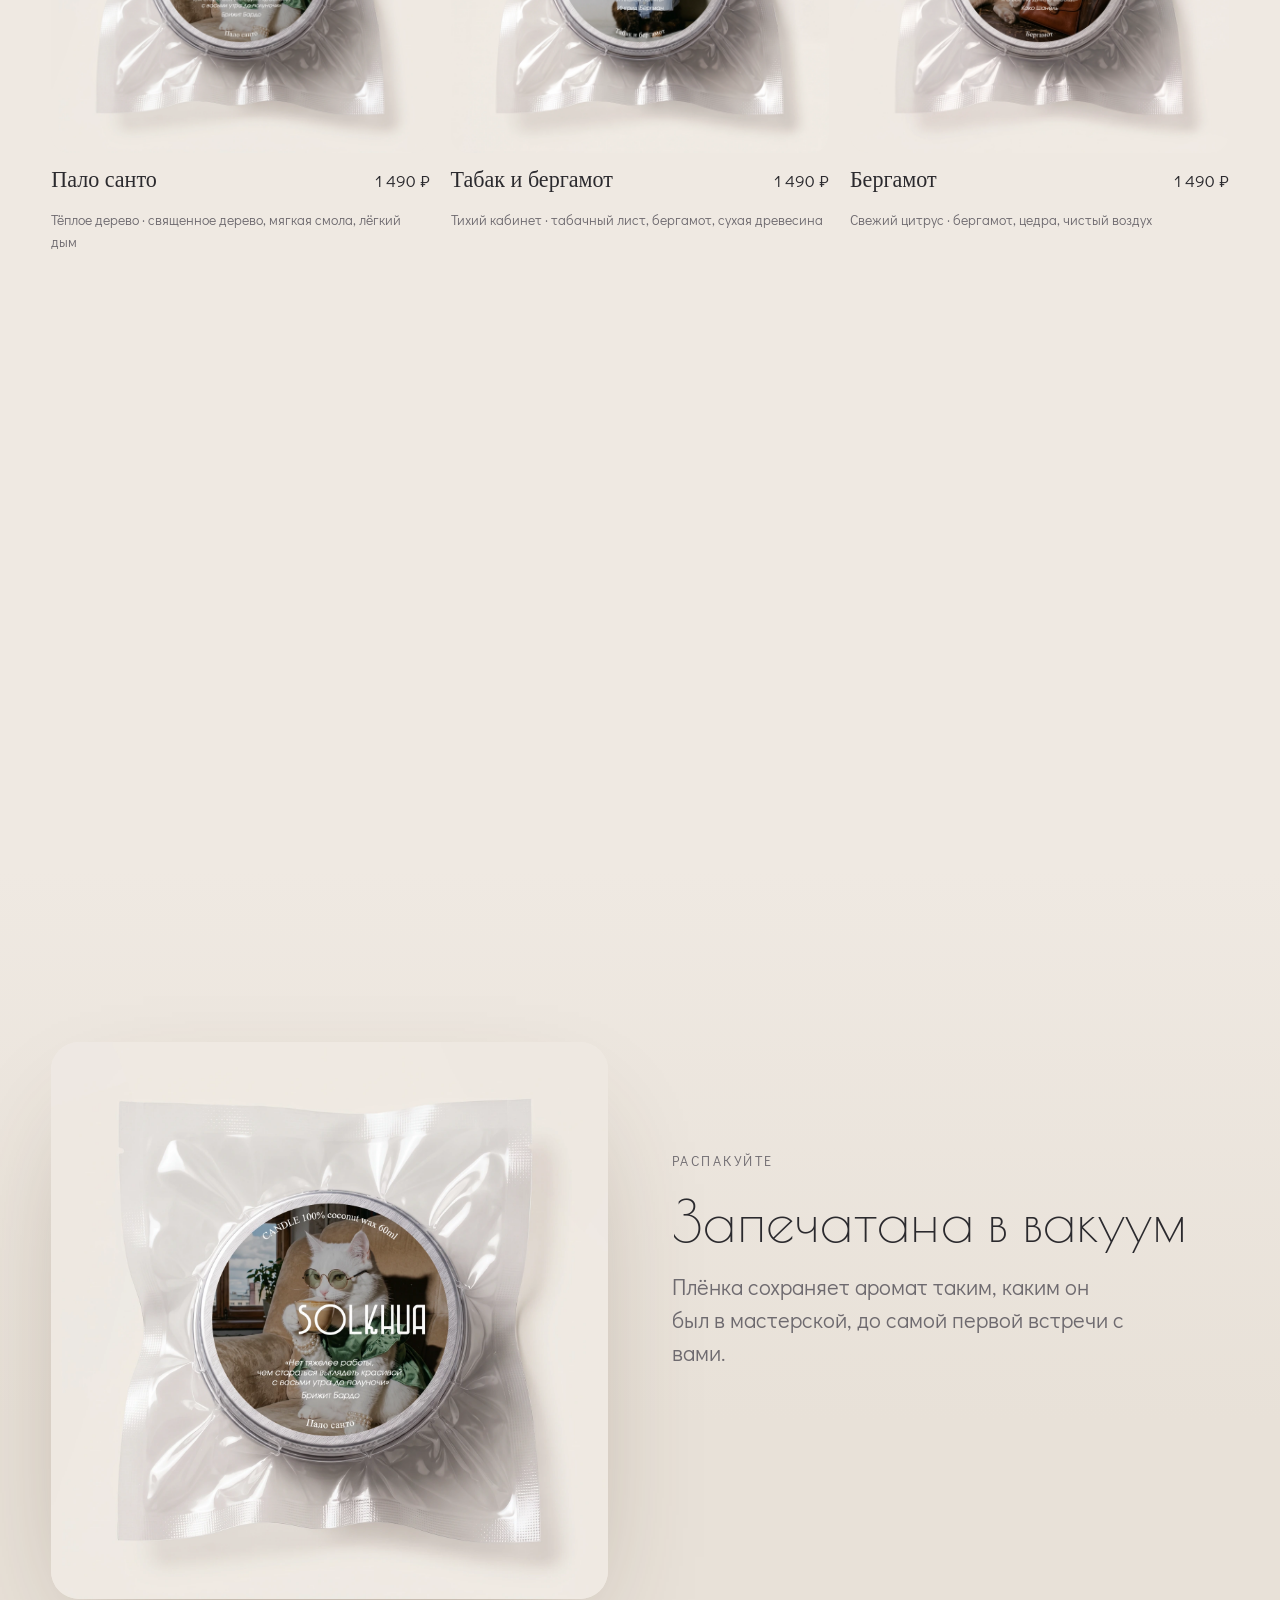
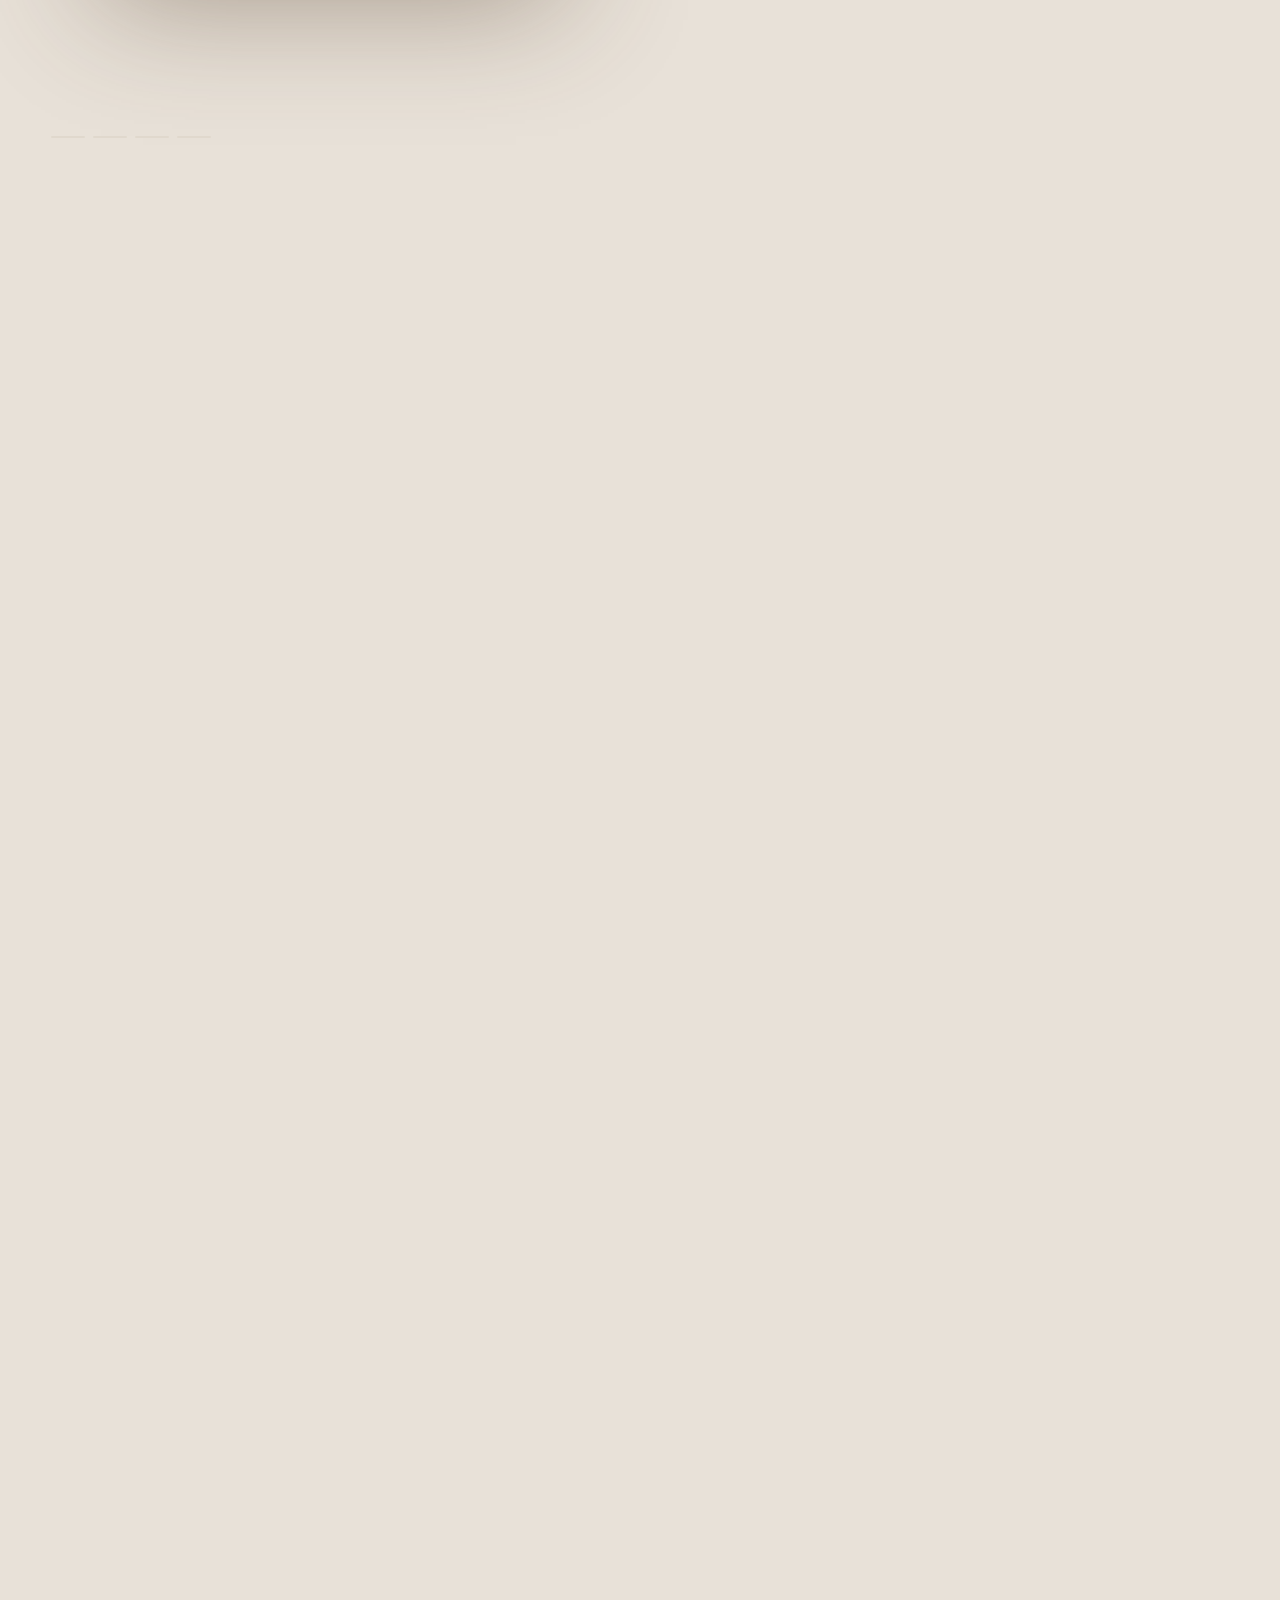
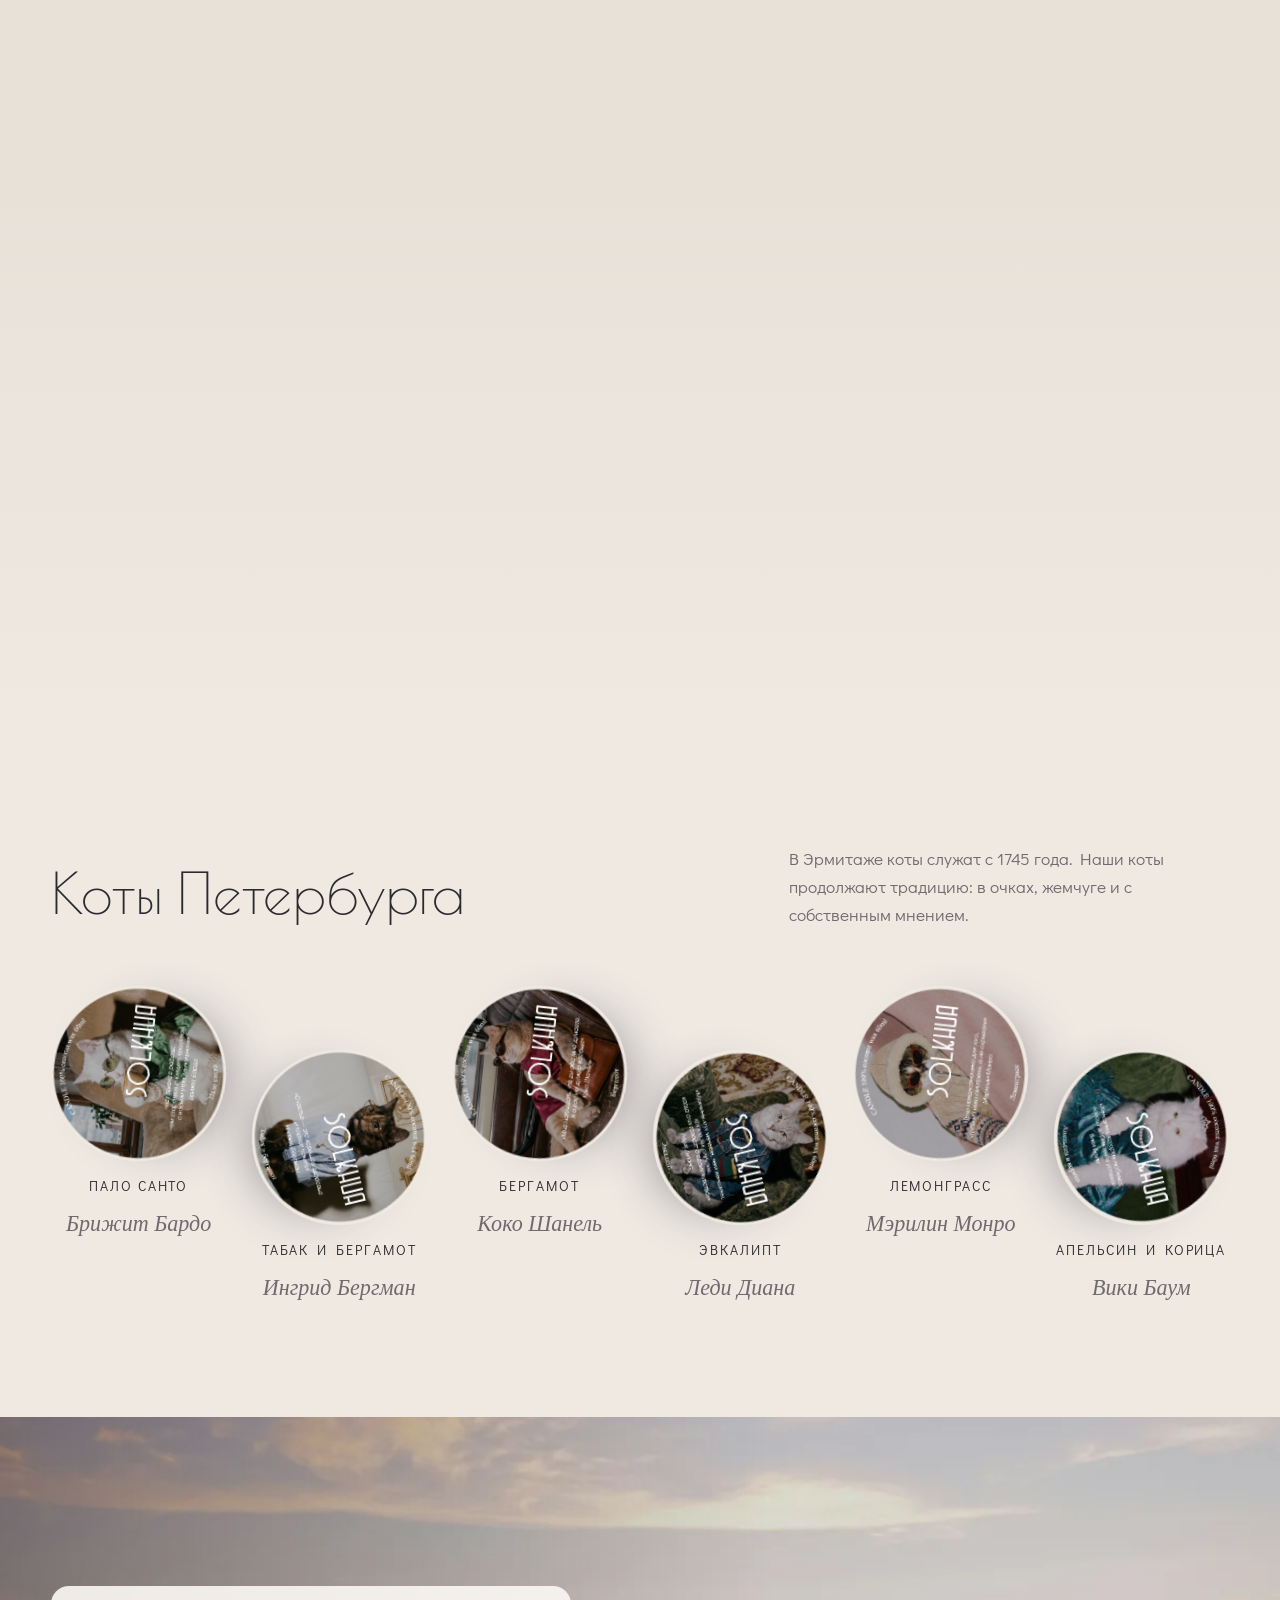
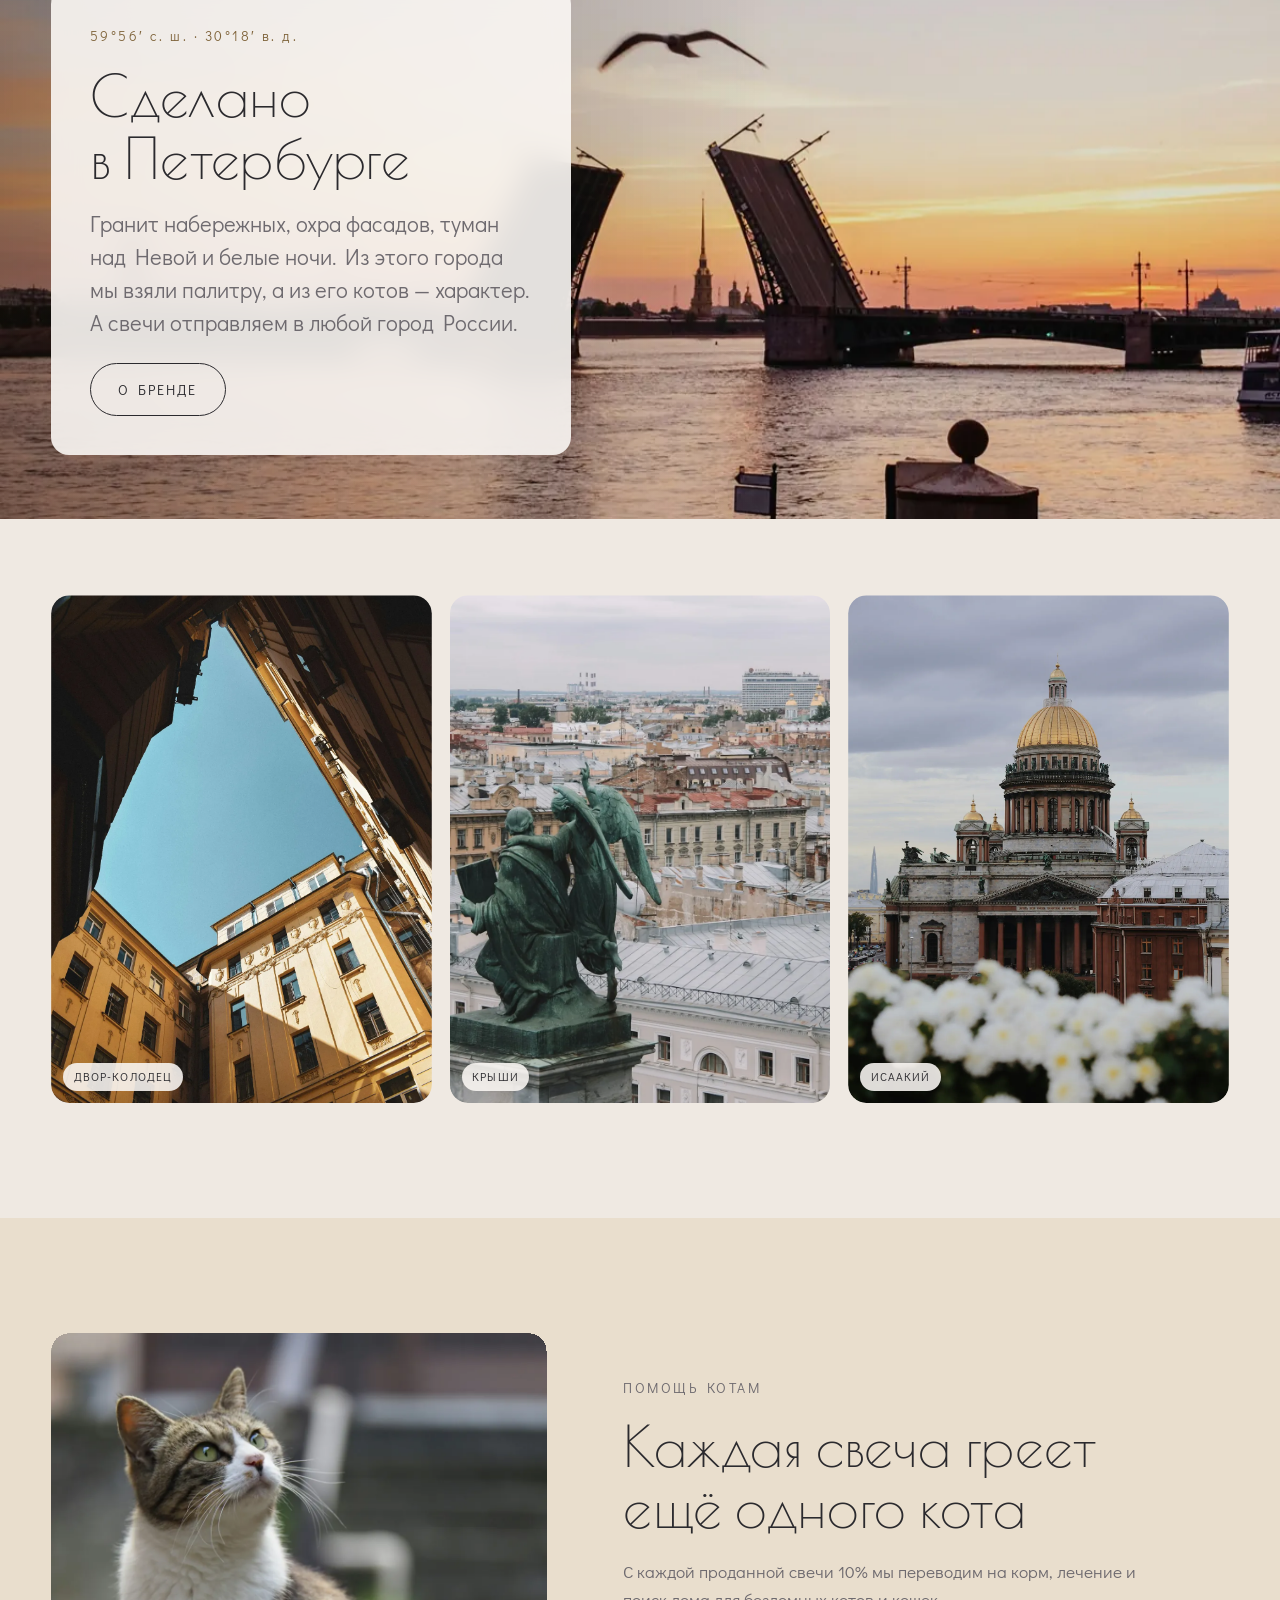
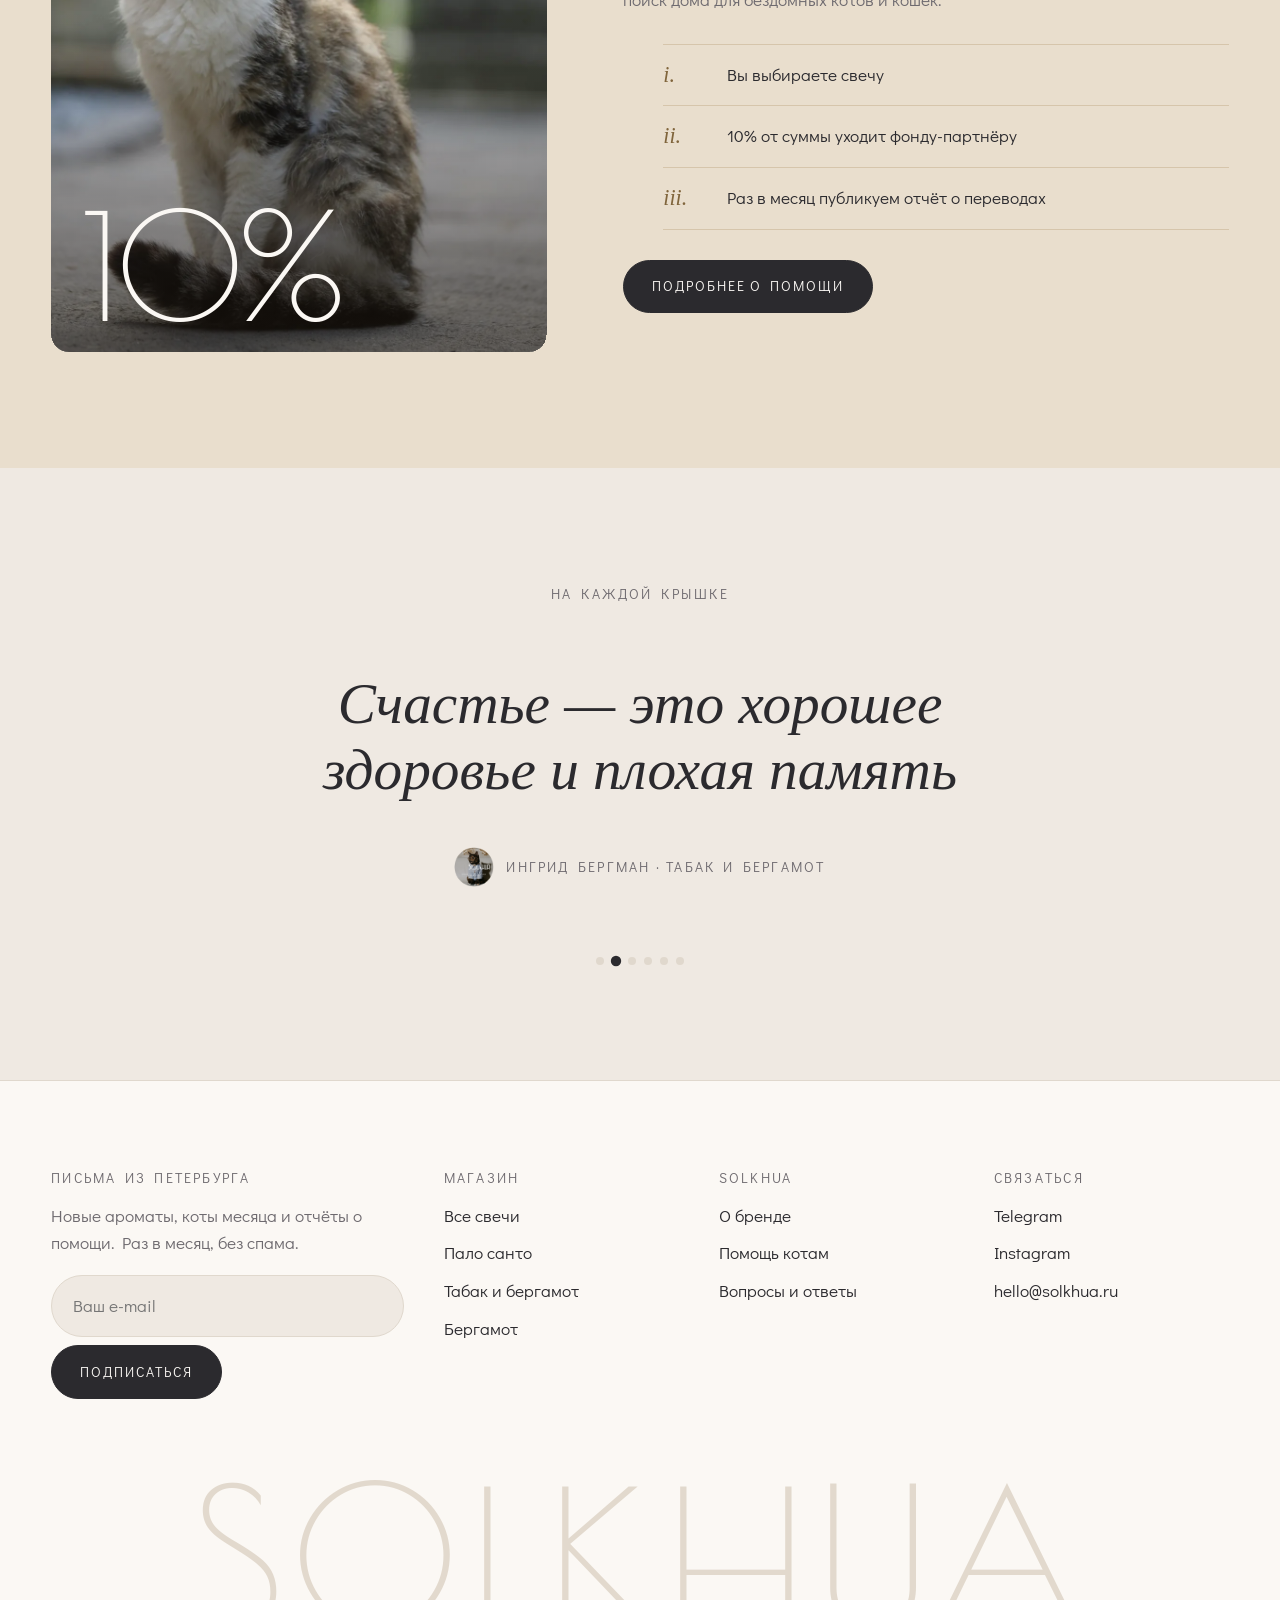
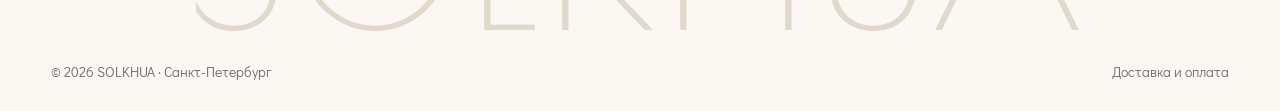
==== commit 5eed4404: "Slightly faster catalogue curtain wipe (0.9s -> 0.7s) Co-Authored-By: Claude Opus 5.5 <noreply@anthr" ====
--- a/index.html
+++ b/index.html
@@ -13,7 +13,7 @@
 <link rel="preconnect" href="https://fonts.googleapis.com">
 <link rel="preconnect" href="https://fonts.gstatic.com" crossorigin>
 <link rel="stylesheet" href="https://fonts.googleapis.com/css2?family=Poiret+One&family=Didact+Gothic&family=Tinos:ital@0;1&display=swap">
-<link rel="stylesheet" href="assets/css/style.css?v=20261004f">
+<link rel="stylesheet" href="assets/css/style.css?v=20261004g">
 <script>document.documentElement.classList.add("js")</script>
 </head>
 <body data-page="home">
@@ -32,7 +32,7 @@
       </div>
       <div class="hero-stage">
         <div class="hero-float"><div class="hero-tilt" id="hero-tilt">
-          <img class="hero-candle" id="hero-candle" src="assets/img/product-palo-santo.webp?v=20261004f" alt="Свеча SOLKHUA «Пало санто» в прозрачной вакуумной упаковке" width="1400" height="1400" fetchpriority="high">
+          <img class="hero-candle" id="hero-candle" src="assets/img/product-palo-santo.webp?v=20261004g" alt="Свеча SOLKHUA «Пало санто» в прозрачной вакуумной упаковке" width="1400" height="1400" fetchpriority="high">
         </div></div>
       </div>
       <div class="hero-panel hero-swap" id="hero-panel" aria-live="polite"></div>
@@ -59,9 +59,9 @@
     <div class="story-track" id="story-track">
       <div class="story-stick">
         <div class="stage" id="stage">
-          <div class="frame on"><img src="assets/img/product-palo-santo.webp?v=20261004f" alt="Свеча в вакуумной упаковке" loading="lazy"></div>
-          <div class="frame"><img src="assets/img/open-palo-santo.webp?v=20261004f" alt="Открытая свеча «Пало санто» и крышка с этикеткой" loading="lazy"></div>
-          <div class="frame frame-zoom"><img src="assets/img/lit.webp?v=20261004f" alt="Горящая свеча из кокосового воска" loading="lazy"></div>
+          <div class="frame on"><img src="assets/img/product-palo-santo.webp?v=20261004g" alt="Свеча в вакуумной упаковке" loading="lazy"></div>
+          <div class="frame"><img src="assets/img/open-palo-santo.webp?v=20261004g" alt="Открытая свеча «Пало санто» и крышка с этикеткой" loading="lazy"></div>
+          <div class="frame frame-zoom"><img src="assets/img/lit.webp?v=20261004g" alt="Горящая свеча из кокосового воска" loading="lazy"></div>
           <div class="frame"><img src="assets/img/cats/care.webp" alt="Человек гладит уличного кота" loading="lazy"></div>
         </div>
         <div class="steps">
@@ -147,7 +147,7 @@
     <div class="q-dots" id="q-dots" role="group" aria-label="Выбор цитаты"></div>
   </section>
 </main>
-<script src="assets/js/data.js?v=20261004f"></script>
-<script src="assets/js/app.js?v=20261004f"></script>
+<script src="assets/js/data.js?v=20261004g"></script>
+<script src="assets/js/app.js?v=20261004g"></script>
 </body>
 </html>
--- a/assets/css/style.css
+++ b/assets/css/style.css
@@ -187,8 +187,8 @@
 .card-media img{position:absolute;inset:0;width:100%;height:100%;object-fit:cover;transition:transform 1.2s var(--ease)}
 /* ---------- card hover effects (switch in data.js: cardHover = "wipe" | "circle") ---------- */
 /* wipe: the unpacked tin rises into view behind a soft-edged curtain; the packed tin drifts up and back */
-[data-hover="wipe"] .card-media .main{transition:transform .9s cubic-bezier(.4,0,.2,1),opacity .9s cubic-bezier(.4,0,.2,1)}
-[data-hover="wipe"] .card-media .alt{-webkit-mask-image:linear-gradient(to top,#000 42%,transparent 58%);mask-image:linear-gradient(to top,#000 42%,transparent 58%);-webkit-mask-size:100% 260%;mask-size:100% 260%;-webkit-mask-repeat:no-repeat;mask-repeat:no-repeat;-webkit-mask-position:0 0;mask-position:0 0;transform:translateY(1.5%);transition:-webkit-mask-position .9s cubic-bezier(.4,0,.2,1),mask-position .9s cubic-bezier(.4,0,.2,1),transform .9s cubic-bezier(.4,0,.2,1)}
+[data-hover="wipe"] .card-media .main{transition:transform .7s cubic-bezier(.4,0,.2,1),opacity .7s cubic-bezier(.4,0,.2,1)}
+[data-hover="wipe"] .card-media .alt{-webkit-mask-image:linear-gradient(to top,#000 42%,transparent 58%);mask-image:linear-gradient(to top,#000 42%,transparent 58%);-webkit-mask-size:100% 260%;mask-size:100% 260%;-webkit-mask-repeat:no-repeat;mask-repeat:no-repeat;-webkit-mask-position:0 0;mask-position:0 0;transform:translateY(1.5%);transition:-webkit-mask-position .7s cubic-bezier(.4,0,.2,1),mask-position .7s cubic-bezier(.4,0,.2,1),transform .7s cubic-bezier(.4,0,.2,1)}
 [data-hover="wipe"] .card:hover .card-media .main{transform:translateY(-1%) scale(.985);opacity:.9}
 [data-hover="wipe"] .card:hover .card-media .alt,[data-hover="wipe"] .card-media:focus-visible .alt{-webkit-mask-position:0 100%;mask-position:0 100%;transform:none}
 /* circle: the unpacked tin is revealed by a circle growing from the cursor; the packed tin eases back */
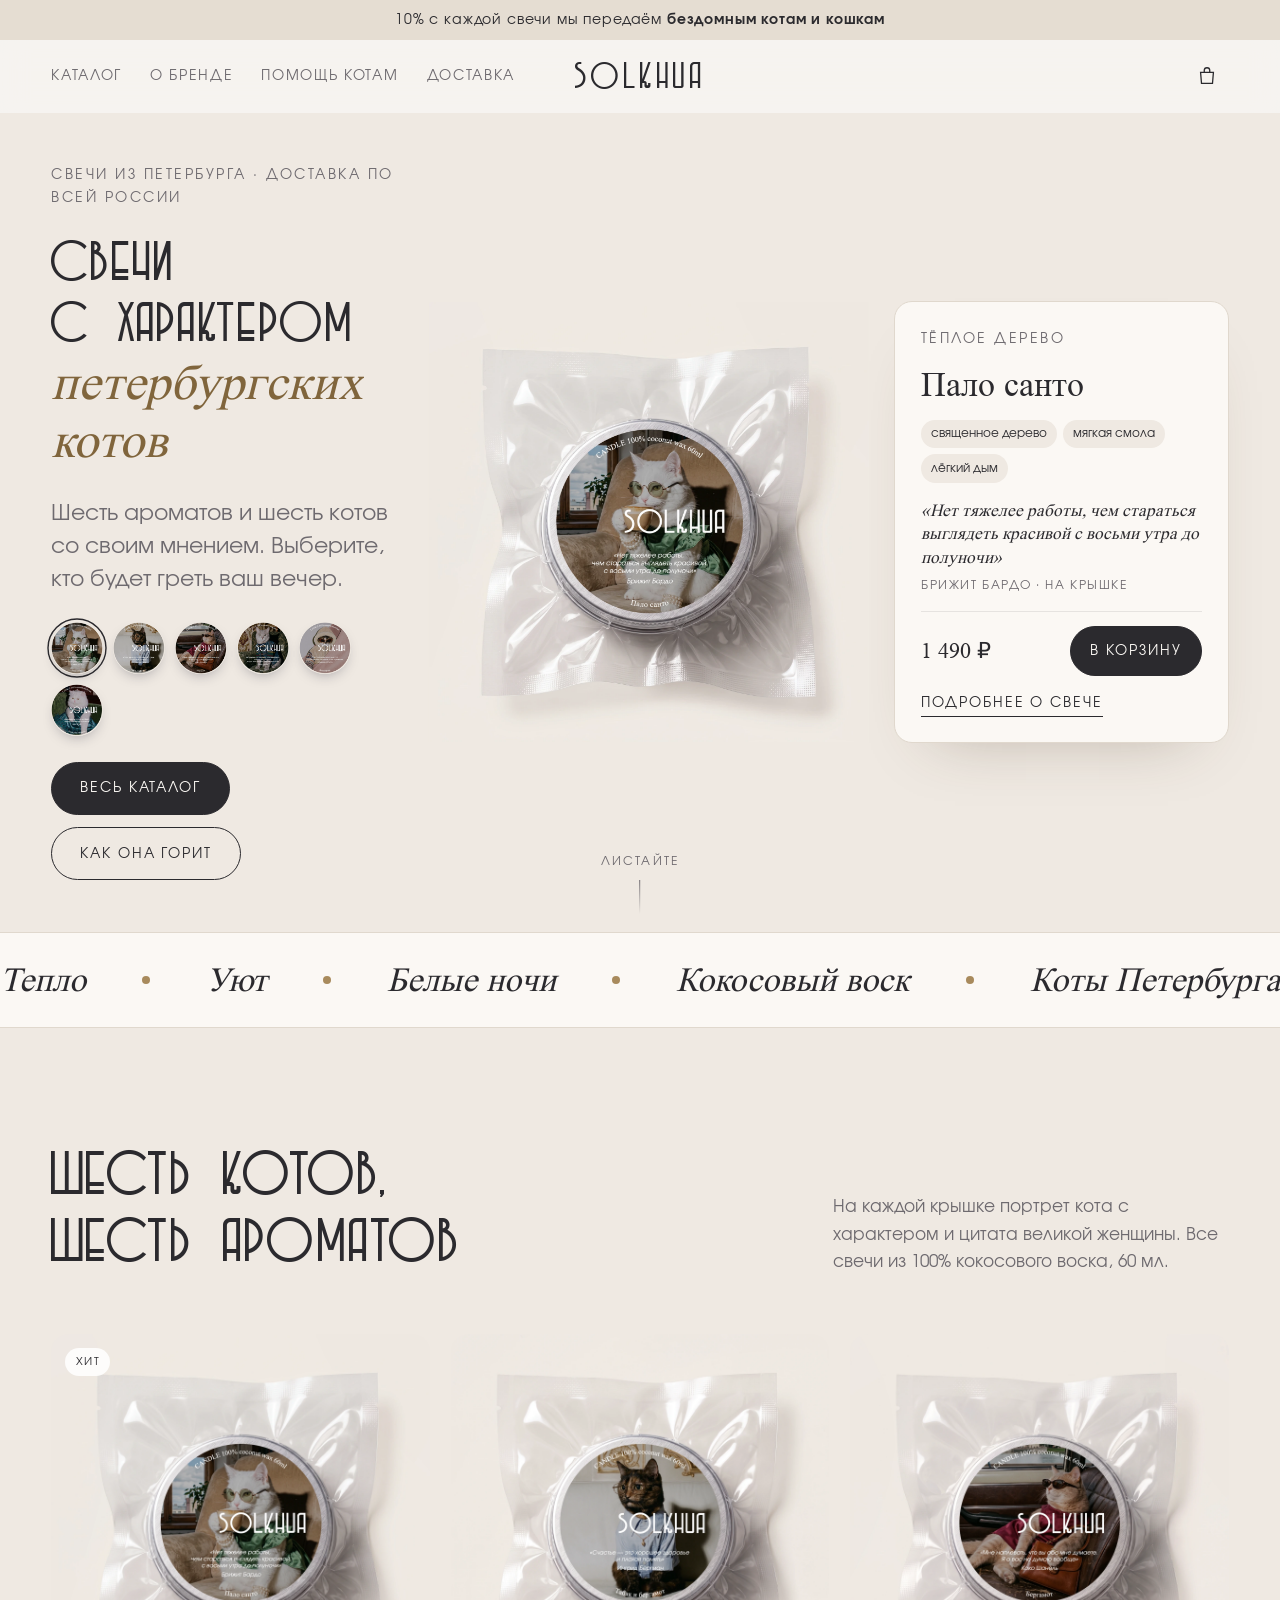
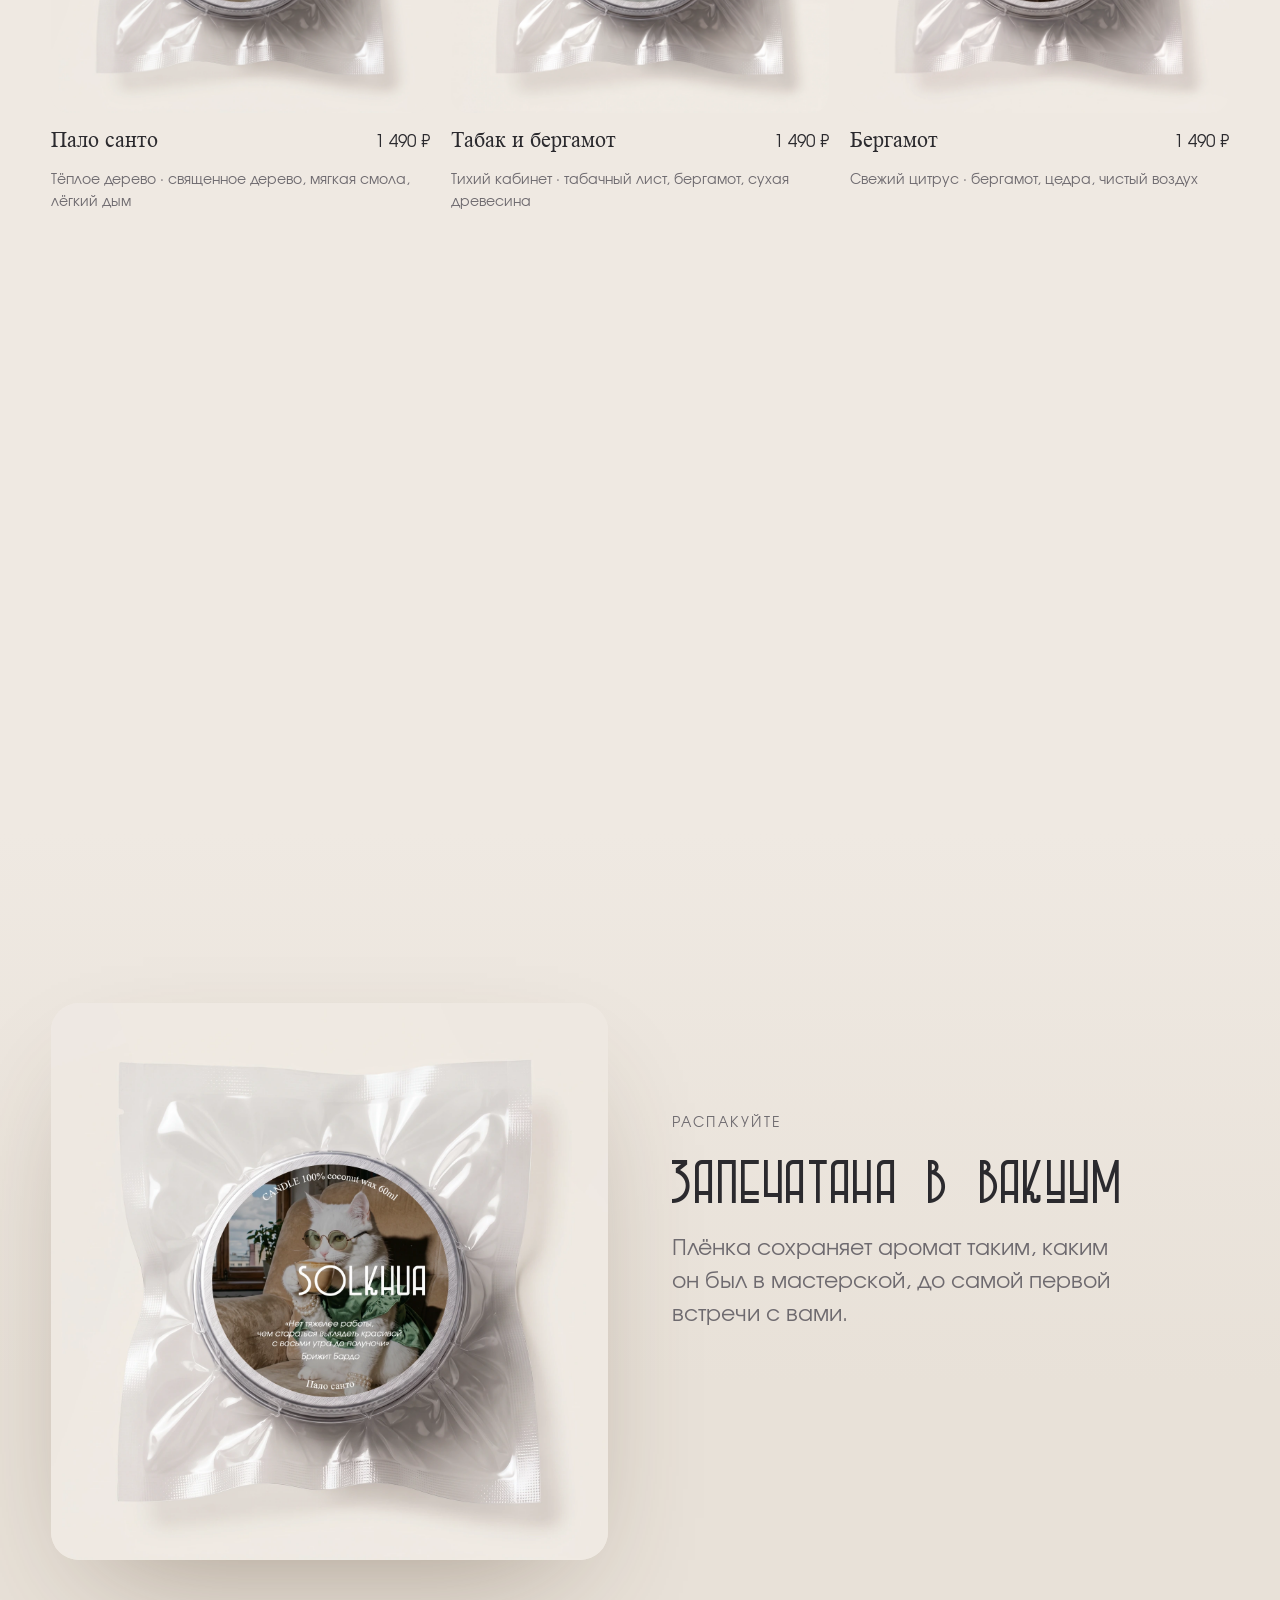
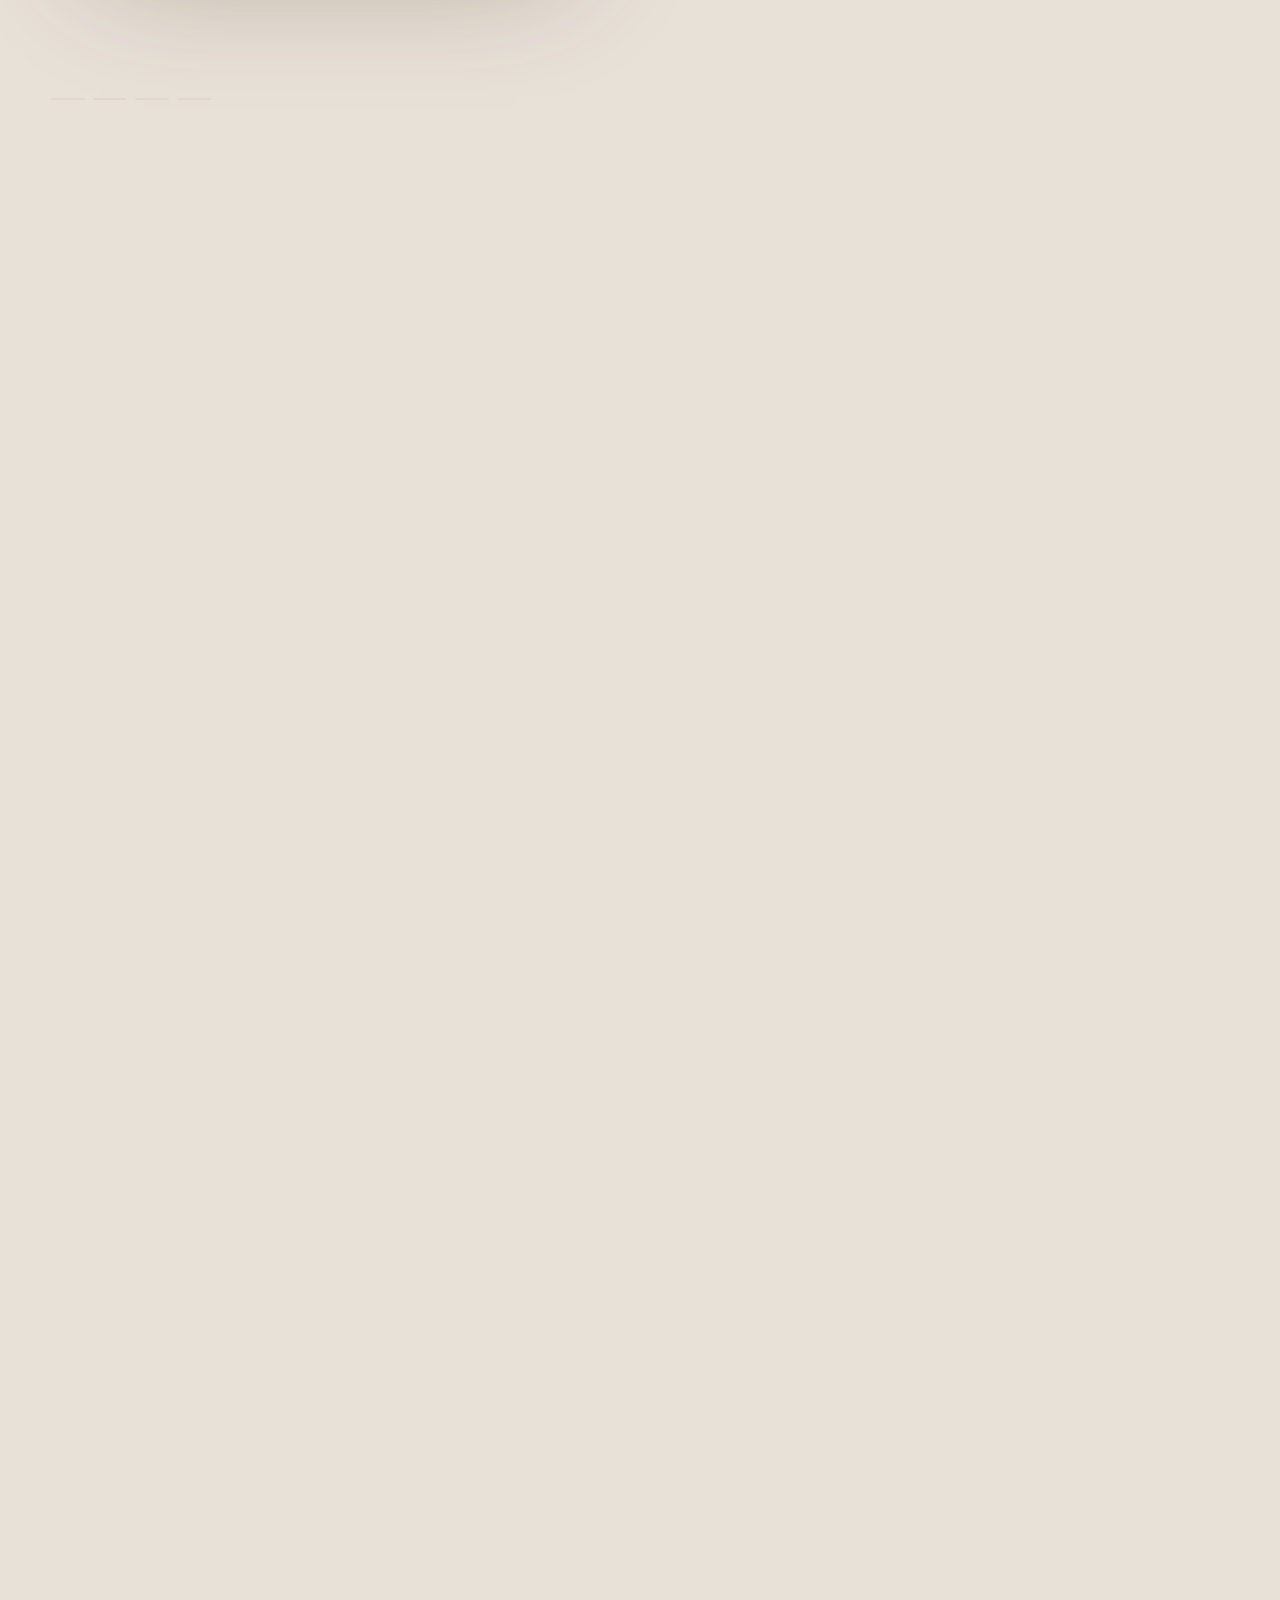
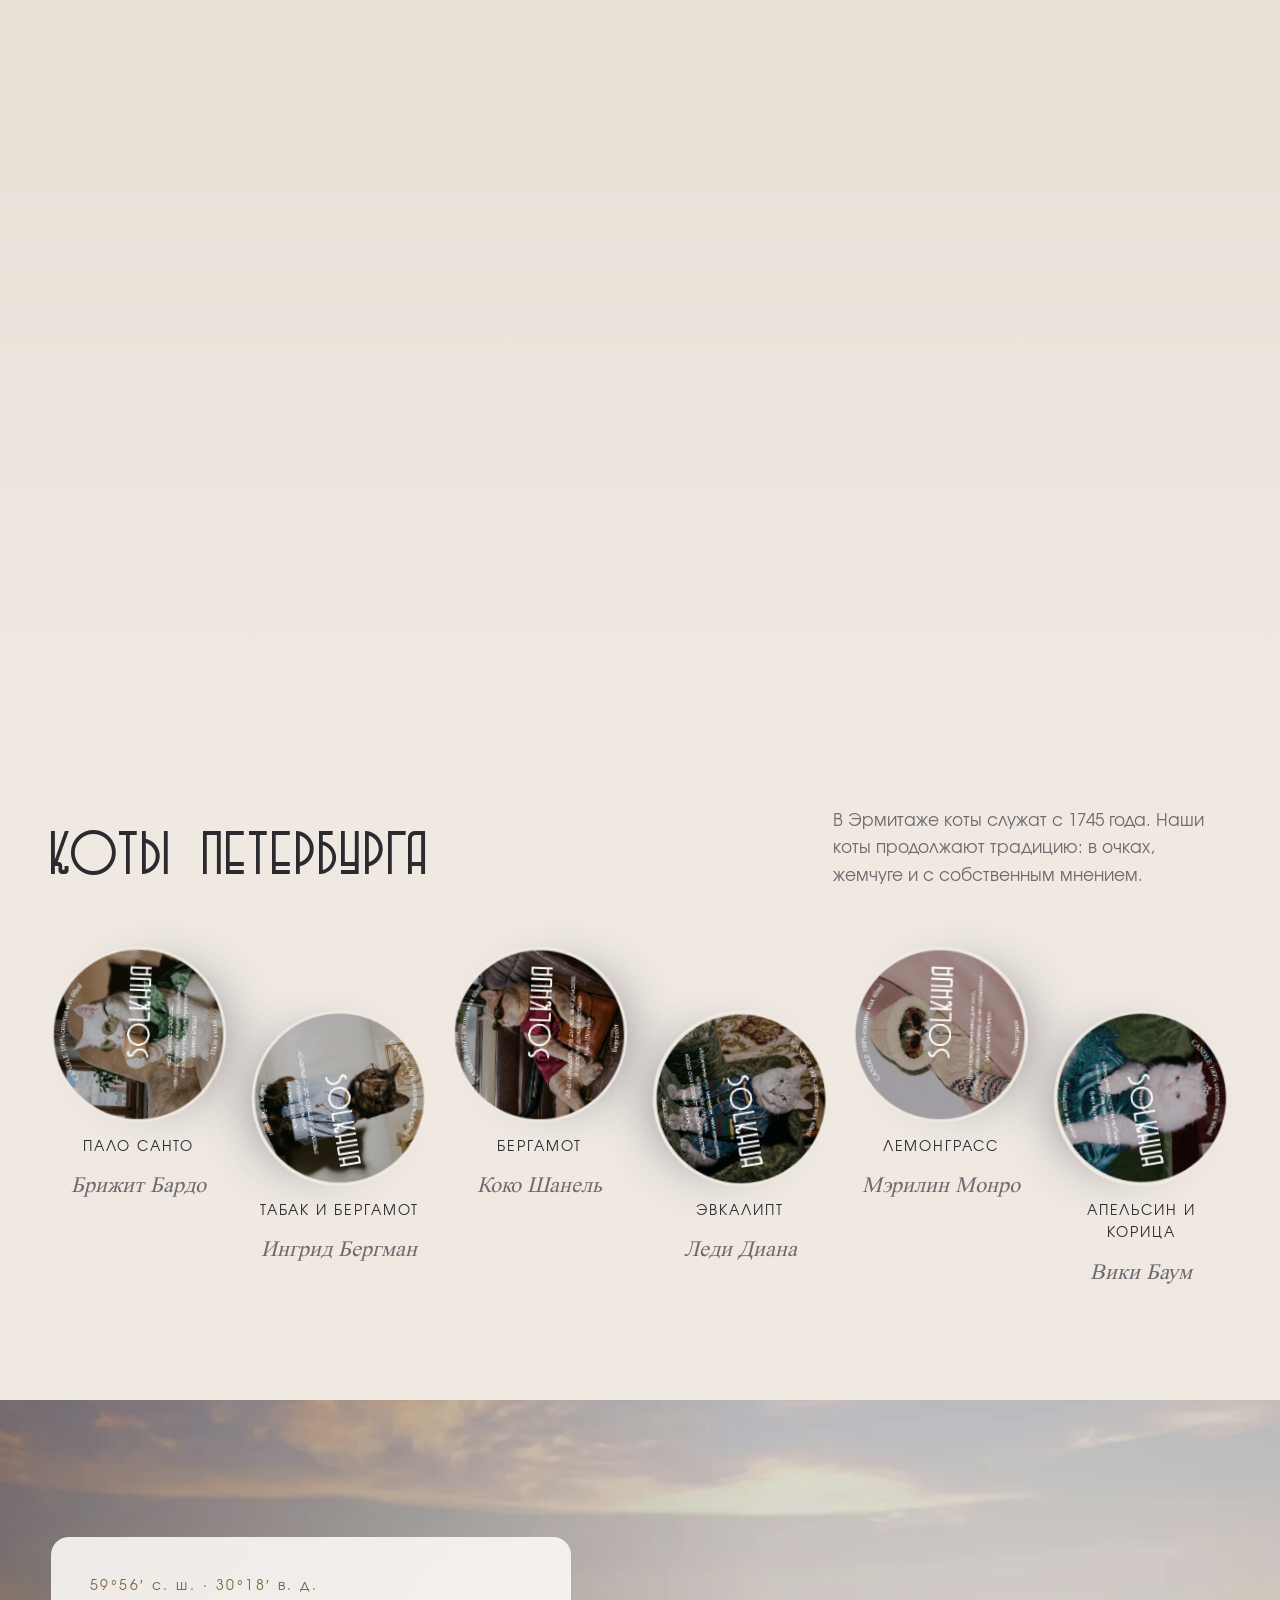
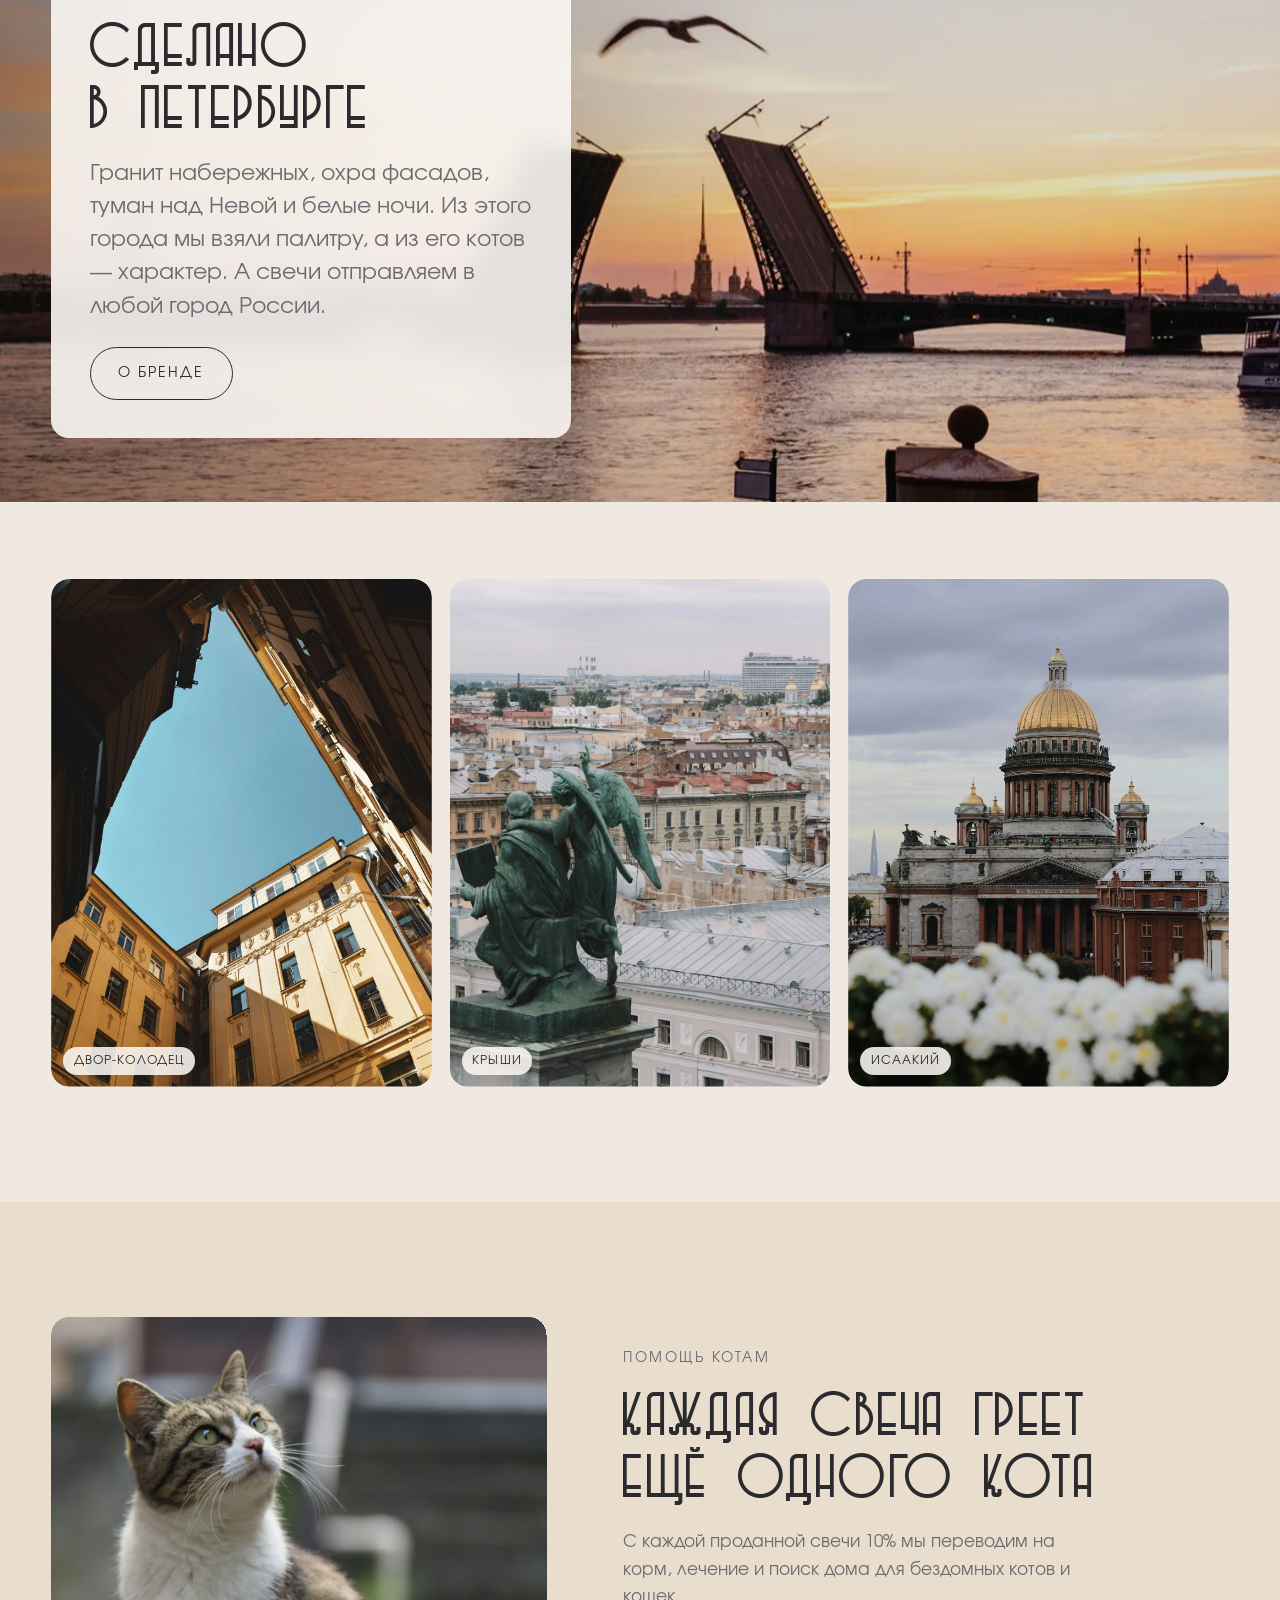
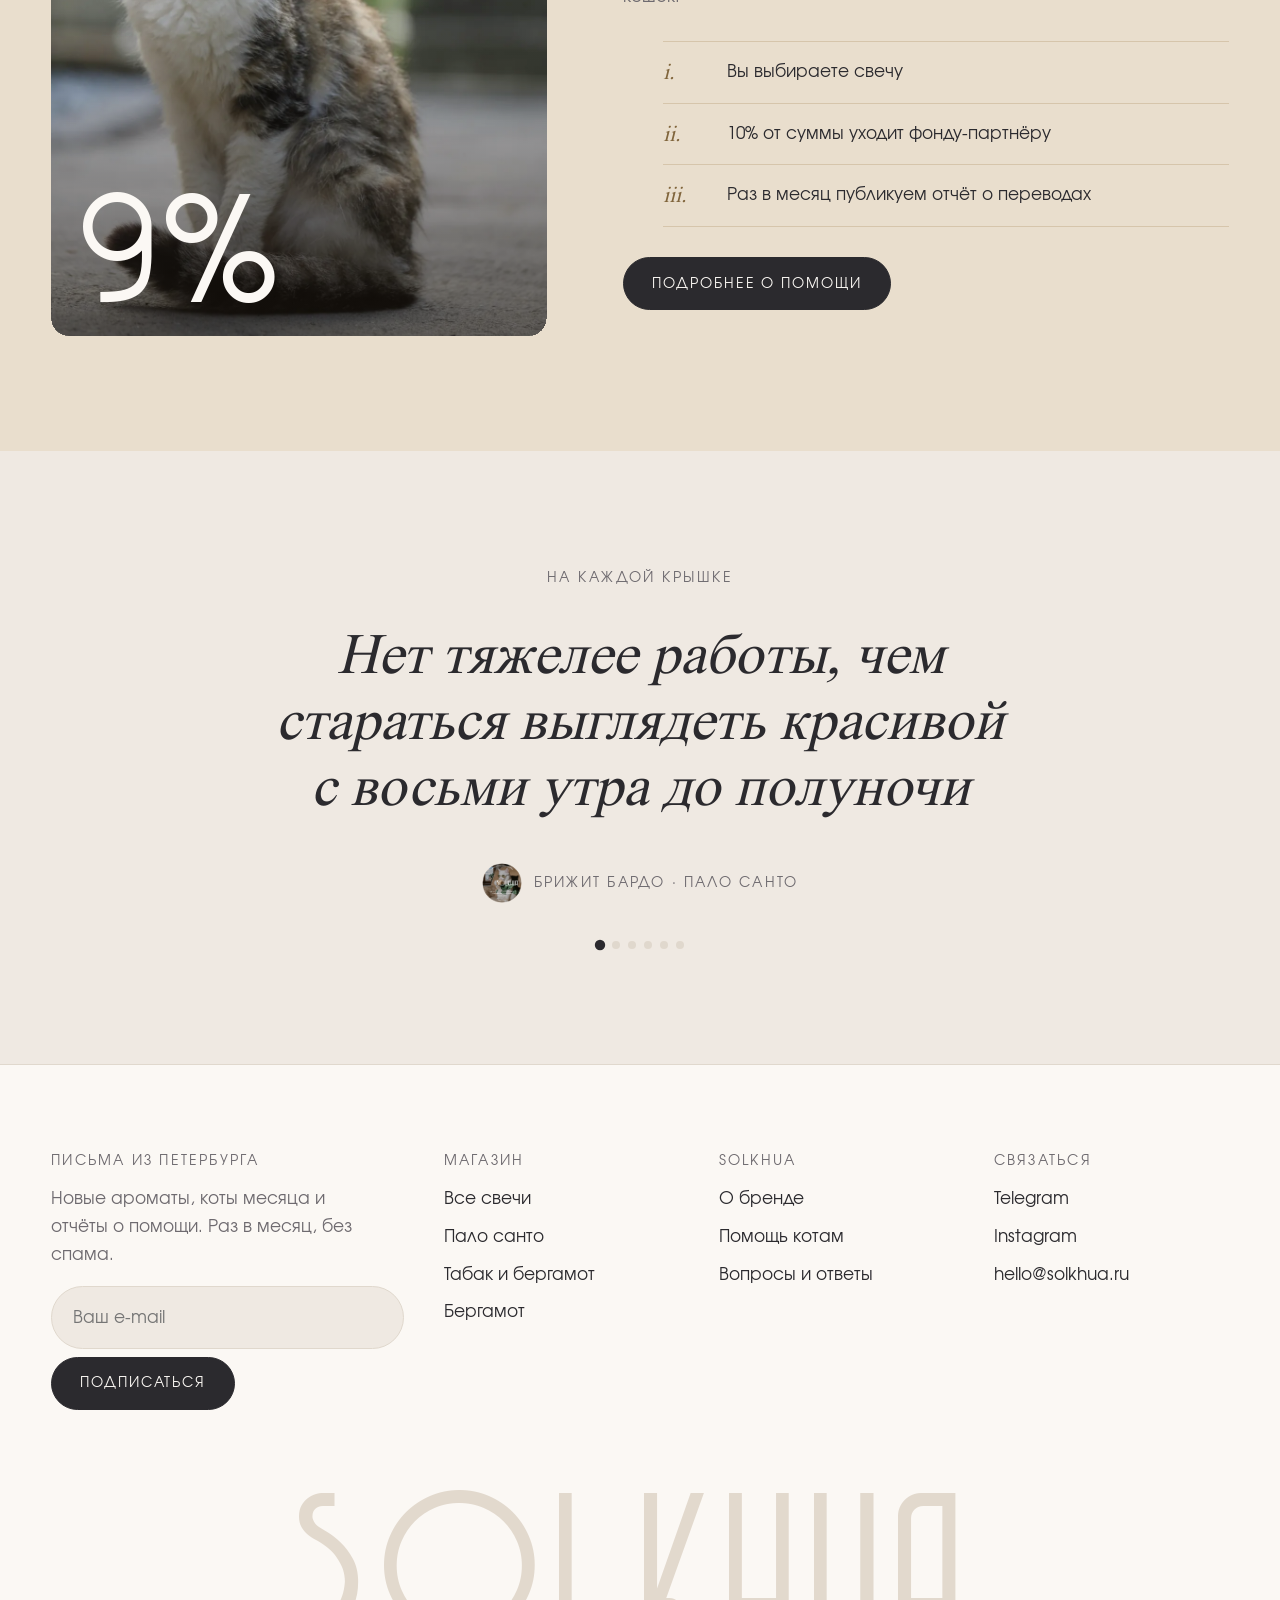
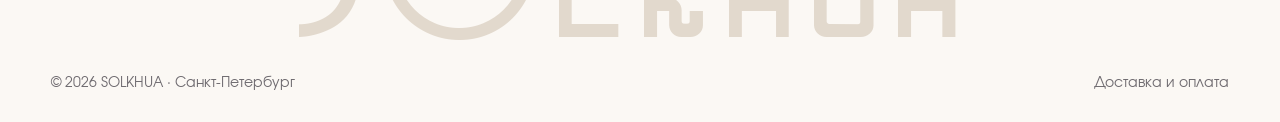
==== commit acb5767a: "Self-host brand fonts so mobile and desktop render identically Serve Molodnyak, Evolventa and Times " ====
--- a/index.html
+++ b/index.html
@@ -10,10 +10,9 @@
 <meta property="og:description" content="Ароматические свечи из 100% кокосового воска из Петербурга. Шесть ароматов, шесть котов с характером. 10% с каждой свечи — бездомным котам и кошкам.">
 <meta property="og:image" content="assets/img/product-palo-santo.webp">
 <link rel="icon" href="assets/img/favicon.svg" type="image/svg+xml">
-<link rel="preconnect" href="https://fonts.googleapis.com">
-<link rel="preconnect" href="https://fonts.gstatic.com" crossorigin>
-<link rel="stylesheet" href="https://fonts.googleapis.com/css2?family=Poiret+One&family=Didact+Gothic&family=Tinos:ital@0;1&display=swap">
-<link rel="stylesheet" href="assets/css/style.css?v=20261004g">
+<link rel="preload" href="fonts/Molodnyak.woff2" as="font" type="font/woff2" crossorigin>
+<link rel="preload" href="fonts/Evolventa-Regular.woff2" as="font" type="font/woff2" crossorigin>
+<link rel="stylesheet" href="assets/css/style.css?v=20261004h">
 <script>document.documentElement.classList.add("js")</script>
 </head>
 <body data-page="home">
@@ -32,7 +31,7 @@
       </div>
       <div class="hero-stage">
         <div class="hero-float"><div class="hero-tilt" id="hero-tilt">
-          <img class="hero-candle" id="hero-candle" src="assets/img/product-palo-santo.webp?v=20261004g" alt="Свеча SOLKHUA «Пало санто» в прозрачной вакуумной упаковке" width="1400" height="1400" fetchpriority="high">
+          <img class="hero-candle" id="hero-candle" src="assets/img/product-palo-santo.webp?v=20261004h" alt="Свеча SOLKHUA «Пало санто» в прозрачной вакуумной упаковке" width="1400" height="1400" fetchpriority="high">
         </div></div>
       </div>
       <div class="hero-panel hero-swap" id="hero-panel" aria-live="polite"></div>
@@ -59,9 +58,9 @@
     <div class="story-track" id="story-track">
       <div class="story-stick">
         <div class="stage" id="stage">
-          <div class="frame on"><img src="assets/img/product-palo-santo.webp?v=20261004g" alt="Свеча в вакуумной упаковке" loading="lazy"></div>
-          <div class="frame"><img src="assets/img/open-palo-santo.webp?v=20261004g" alt="Открытая свеча «Пало санто» и крышка с этикеткой" loading="lazy"></div>
-          <div class="frame frame-zoom"><img src="assets/img/lit.webp?v=20261004g" alt="Горящая свеча из кокосового воска" loading="lazy"></div>
+          <div class="frame on"><img src="assets/img/product-palo-santo.webp?v=20261004h" alt="Свеча в вакуумной упаковке" loading="lazy"></div>
+          <div class="frame"><img src="assets/img/open-palo-santo.webp?v=20261004h" alt="Открытая свеча «Пало санто» и крышка с этикеткой" loading="lazy"></div>
+          <div class="frame frame-zoom"><img src="assets/img/lit.webp?v=20261004h" alt="Горящая свеча из кокосового воска" loading="lazy"></div>
           <div class="frame"><img src="assets/img/cats/care.webp" alt="Человек гладит уличного кота" loading="lazy"></div>
         </div>
         <div class="steps">
@@ -147,7 +146,7 @@
     <div class="q-dots" id="q-dots" role="group" aria-label="Выбор цитаты"></div>
   </section>
 </main>
-<script src="assets/js/data.js?v=20261004g"></script>
-<script src="assets/js/app.js?v=20261004g"></script>
+<script src="assets/js/data.js?v=20261004h"></script>
+<script src="assets/js/app.js?v=20261004h"></script>
 </body>
 </html>
--- a/assets/css/style.css
+++ b/assets/css/style.css
@@ -4,7 +4,13 @@
    Файлы шрифтов кладутся в папку /fonts (см. fonts/README.md).
    ========================================================== */
 
-/* @font-face для Molodnyak и Evolventa добавляется из assets/js/data.js (SOLKHUA_CONFIG.fonts) */
+/* ---------- шрифты (файлы в папке /fonts) ---------- */
+@font-face{font-family:"Molodnyak";src:url("../../fonts/Molodnyak.woff2") format("woff2");font-weight:400;font-style:normal;font-display:block}
+@font-face{font-family:"Evolventa";src:url("../../fonts/Evolventa-Regular.woff2") format("woff2");font-weight:400;font-style:normal;font-display:swap}
+@font-face{font-family:"Evolventa";src:url("../../fonts/Evolventa-Bold.woff2") format("woff2");font-weight:700;font-style:normal;font-display:swap}
+@font-face{font-family:"Evolventa";src:url("../../fonts/Evolventa-Oblique.woff2") format("woff2");font-weight:400;font-style:italic;font-display:swap}
+@font-face{font-family:"Evolventa";src:url("../../fonts/Evolventa-BoldOblique.woff2") format("woff2");font-weight:700;font-style:italic;font-display:swap}
+@font-face{font-family:"SK Times";src:url("../../fonts/TimesNewRoman.woff2") format("woff2");font-weight:400;font-style:normal;font-display:swap}
 
 :root{
   /* Палитра: светлые спокойные тона, туман и белые ночи */
@@ -20,9 +26,11 @@
   --accent-soft:#E9DECD;
   --lavender:#E5DDD2;
 
-  --f-display:"Molodnyak","Poiret One","Century Gothic",sans-serif;
-  --f-body:"Evolventa","Didact Gothic","Century Gothic","Futura","Avenir",sans-serif;
-  --f-serif:"Times New Roman","Tinos",Times,serif;
+  /* Molodnyak содержит только строчные буквы (они нарисованы как жирные капители), поэтому
+     текст этим шрифтом всегда набирается строчными; недостающие знаки (%, «», —) берутся из Evolventa */
+  --f-display:"Molodnyak","Evolventa",sans-serif;
+  --f-body:"Evolventa",Arial,sans-serif;
+  --f-serif:"SK Times","Times New Roman",Times,serif;
 
   --s--1:clamp(.8rem,.77rem + .12vw,.88rem);
   --s-0:clamp(.98rem,.94rem + .18vw,1.08rem);
@@ -38,12 +46,9 @@
   color-scheme:light;
 }
 
-/* ---------- Molodnyak ----------
-   В шрифте Molodnyak заглавные буквы тонкие, а строчные — жирные капители.
-   Когда шрифт доступен, на <html> ставится класс f-mol, и заголовки набираются строчными,
-   чтобы все буквы были одинаково жирными. */
-.f-mol :is(h1,h2,h3,legend,.logo,.wordmark,.big-num,.charity-num,.hero-facts b,.specs b,.perks b,.menu a,.charity-note b){text-transform:lowercase}
-.f-mol .logo{letter-spacing:.04em}
+/* ---------- Molodnyak: всё, что набрано этим шрифтом, — строчными (в шрифте нет заглавных) ---------- */
+:is(h1,h2,h3,legend,.logo,.wordmark,.big-num,.charity-num,.hero-facts b,.specs b,.perks b,.menu a,.charity-note b){text-transform:lowercase}
+.logo{letter-spacing:.04em}
 
 /* ---------- base ---------- */
 *,*::before,*::after{box-sizing:border-box}
@@ -124,7 +129,7 @@
 
 /* ---------- hero: scent switcher with floating candle ---------- */
 .hero{position:relative;padding:0;overflow:hidden;background:var(--milk)}
-.hero-word{position:absolute;left:0;right:0;top:50%;transform:translateY(-50%);text-align:center;font-family:"Poiret One",var(--f-display);font-size:min(25vw,24rem);line-height:.8;letter-spacing:.02em;color:rgba(255,255,255,.55);white-space:nowrap;pointer-events:none;user-select:none}
+.hero-word{position:absolute;left:0;right:0;top:50%;transform:translateY(-50%);text-align:center;font-family:var(--f-display);font-size:min(25vw,24rem);line-height:.8;letter-spacing:.02em;color:rgba(255,255,255,.55);white-space:nowrap;pointer-events:none;user-select:none}
 .hero-in{position:relative;display:grid;grid-template-columns:minmax(0,1fr) minmax(0,1.25fr) minmax(0,.95fr);align-items:center;gap:clamp(16px,2vw,40px);min-height:min(calc(100svh - var(--header-h) - 34px),900px);padding-block:clamp(32px,4vw,64px)}
 .hero-copy{display:flex;flex-direction:column;gap:clamp(18px,2vw,28px);min-width:0}
 .hero h1{font-size:clamp(2.2rem,1.2rem + 2.6vw,4.4rem)}
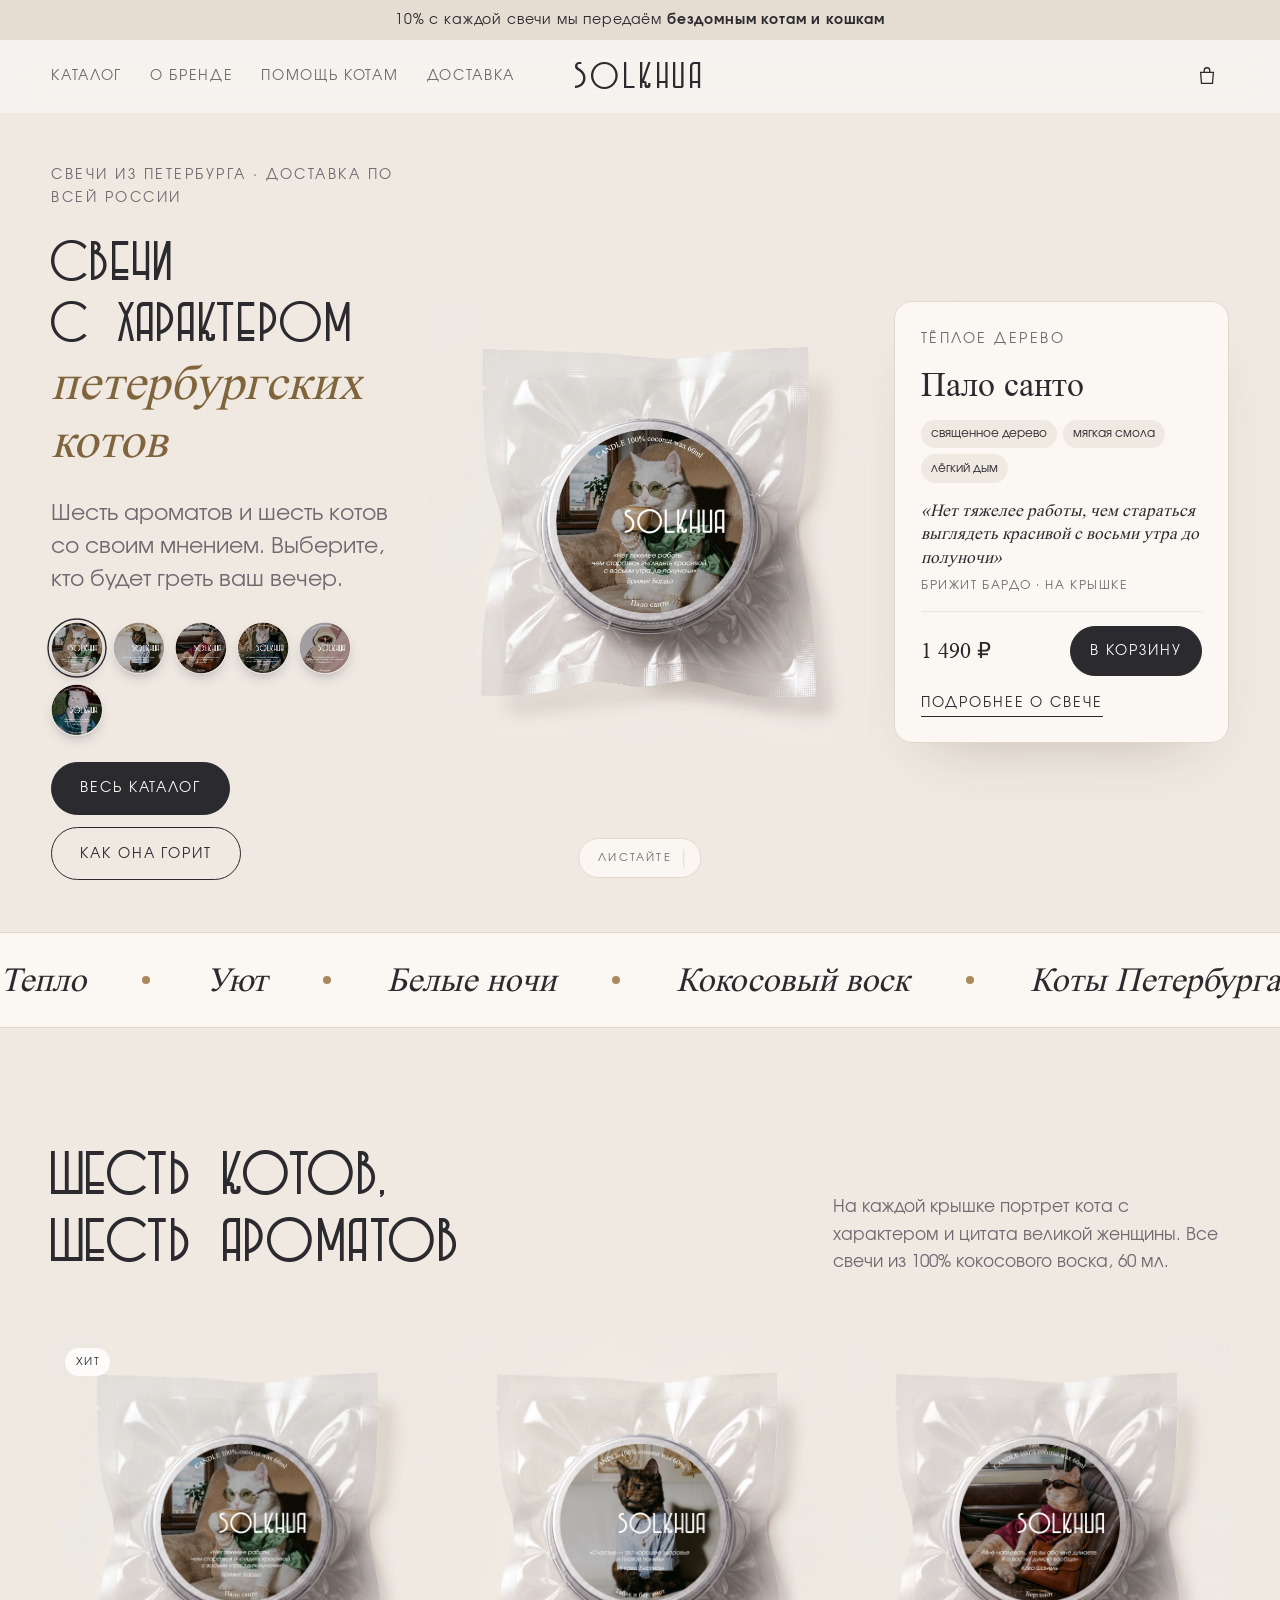
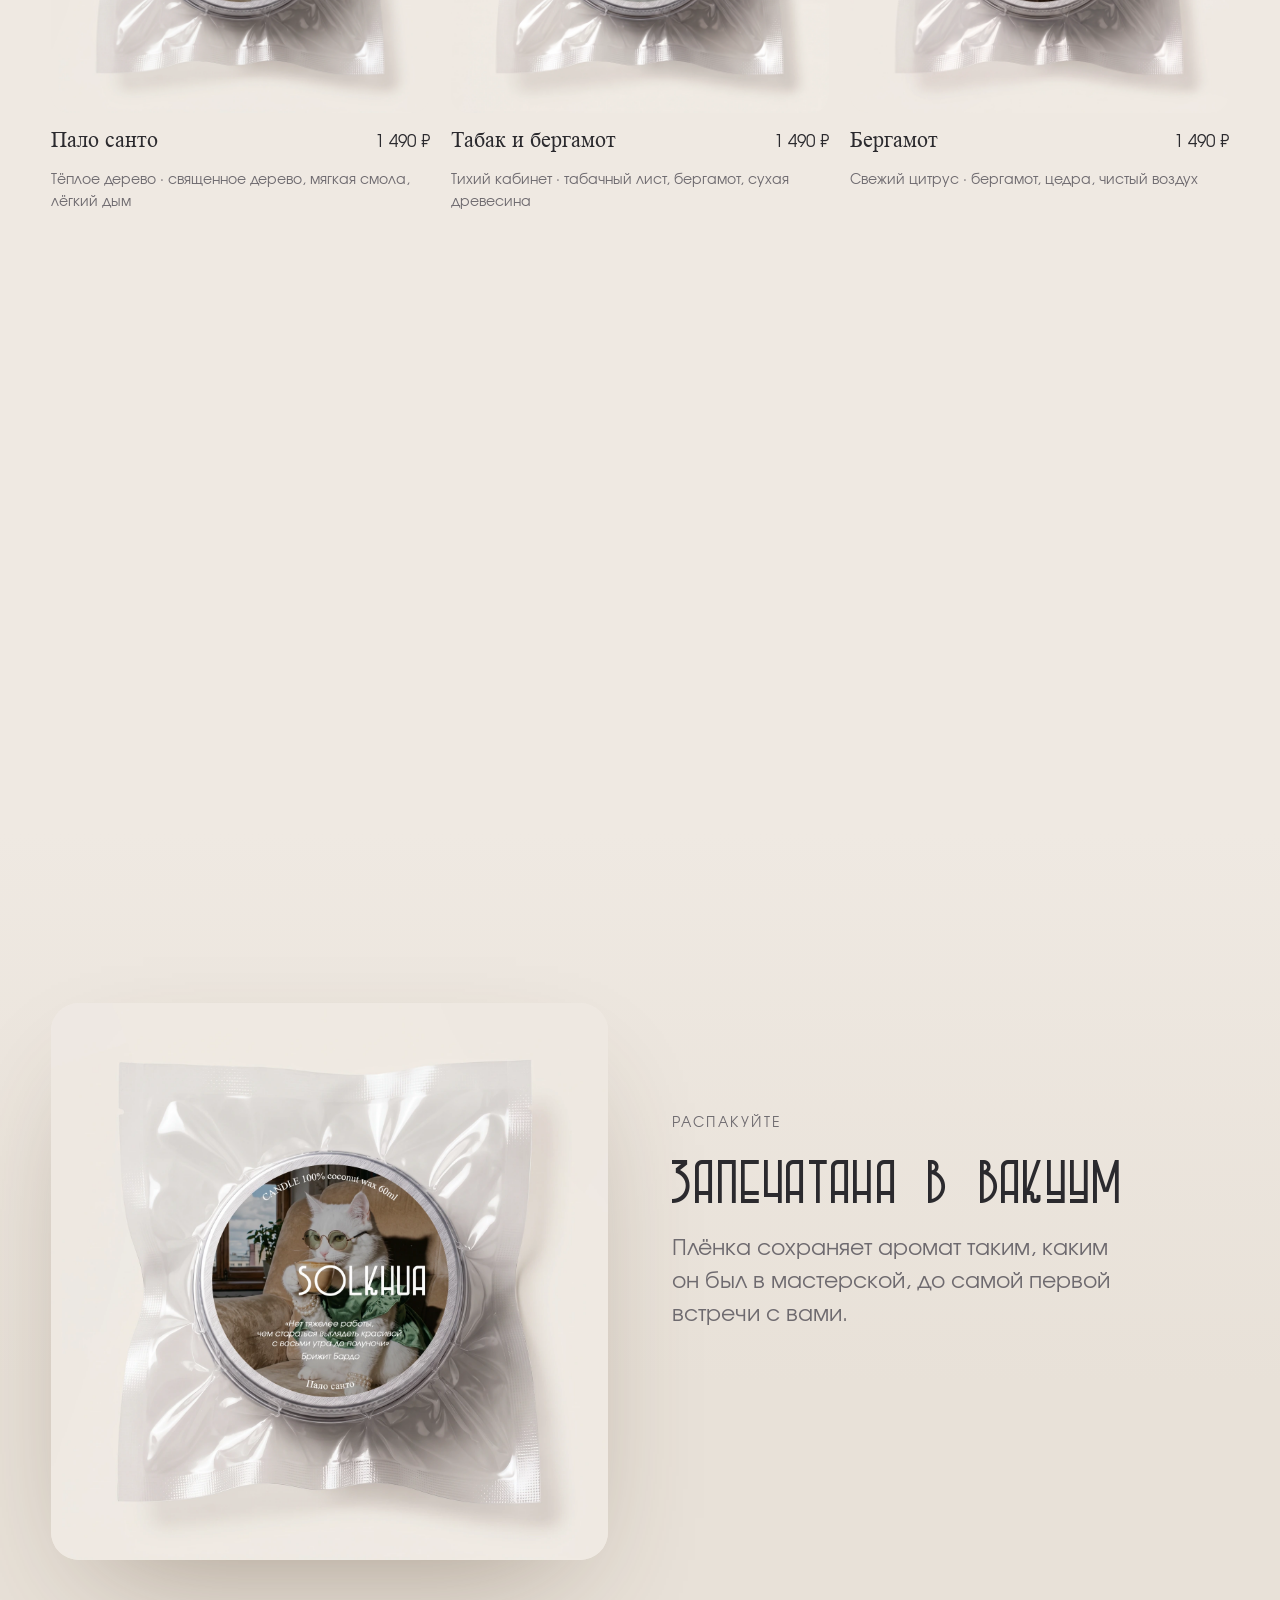
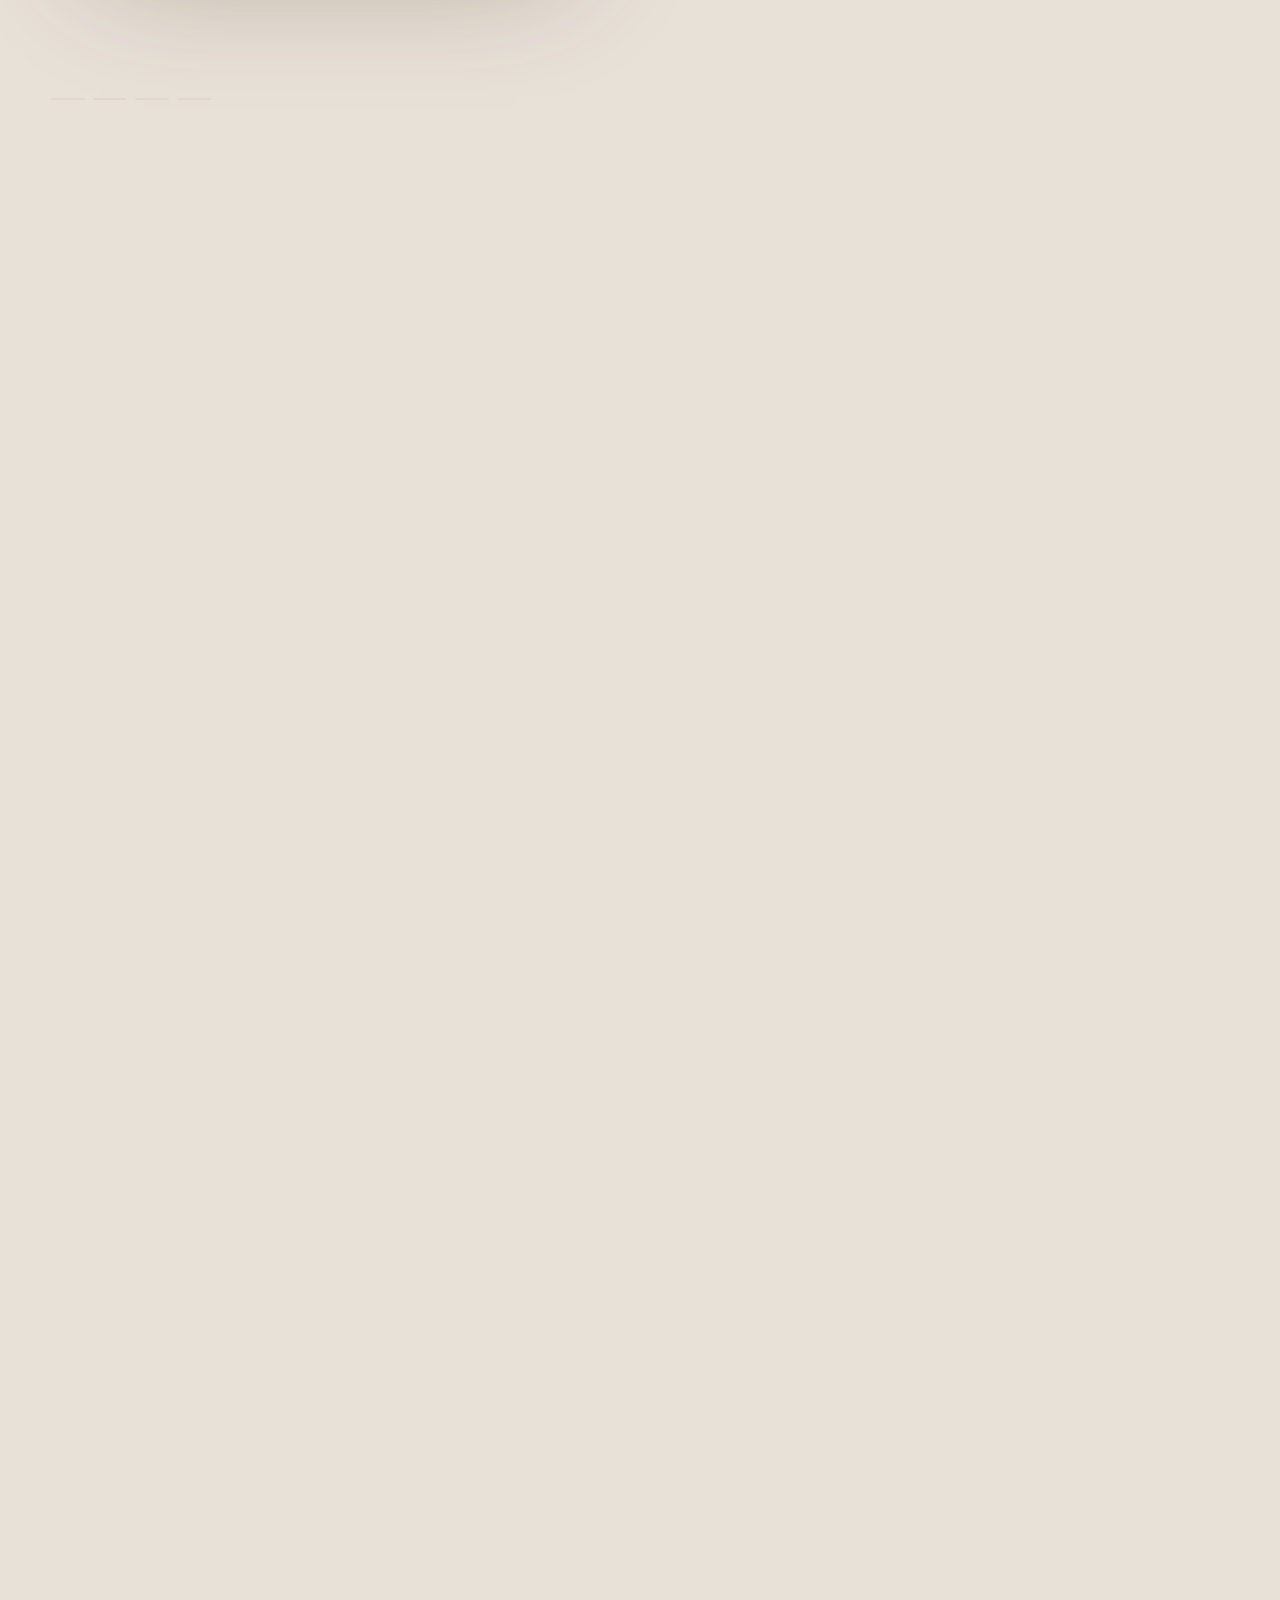
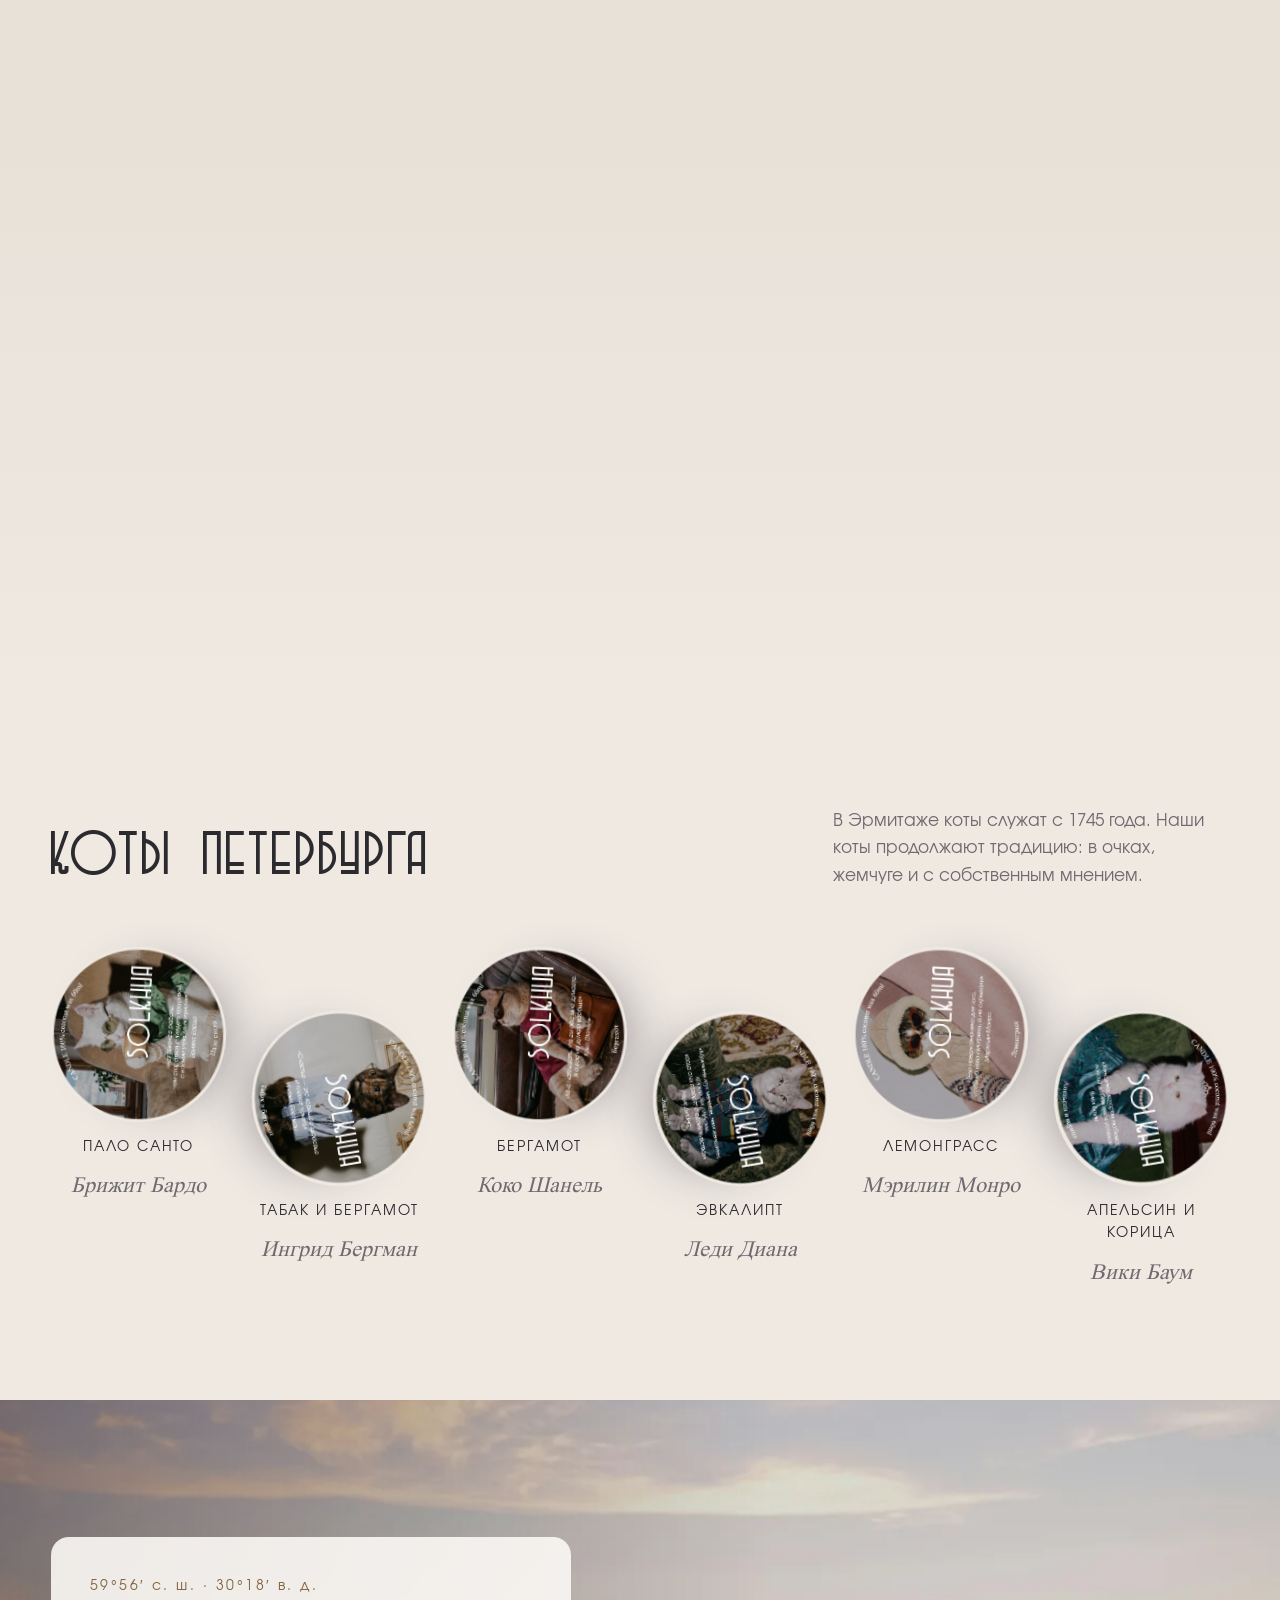
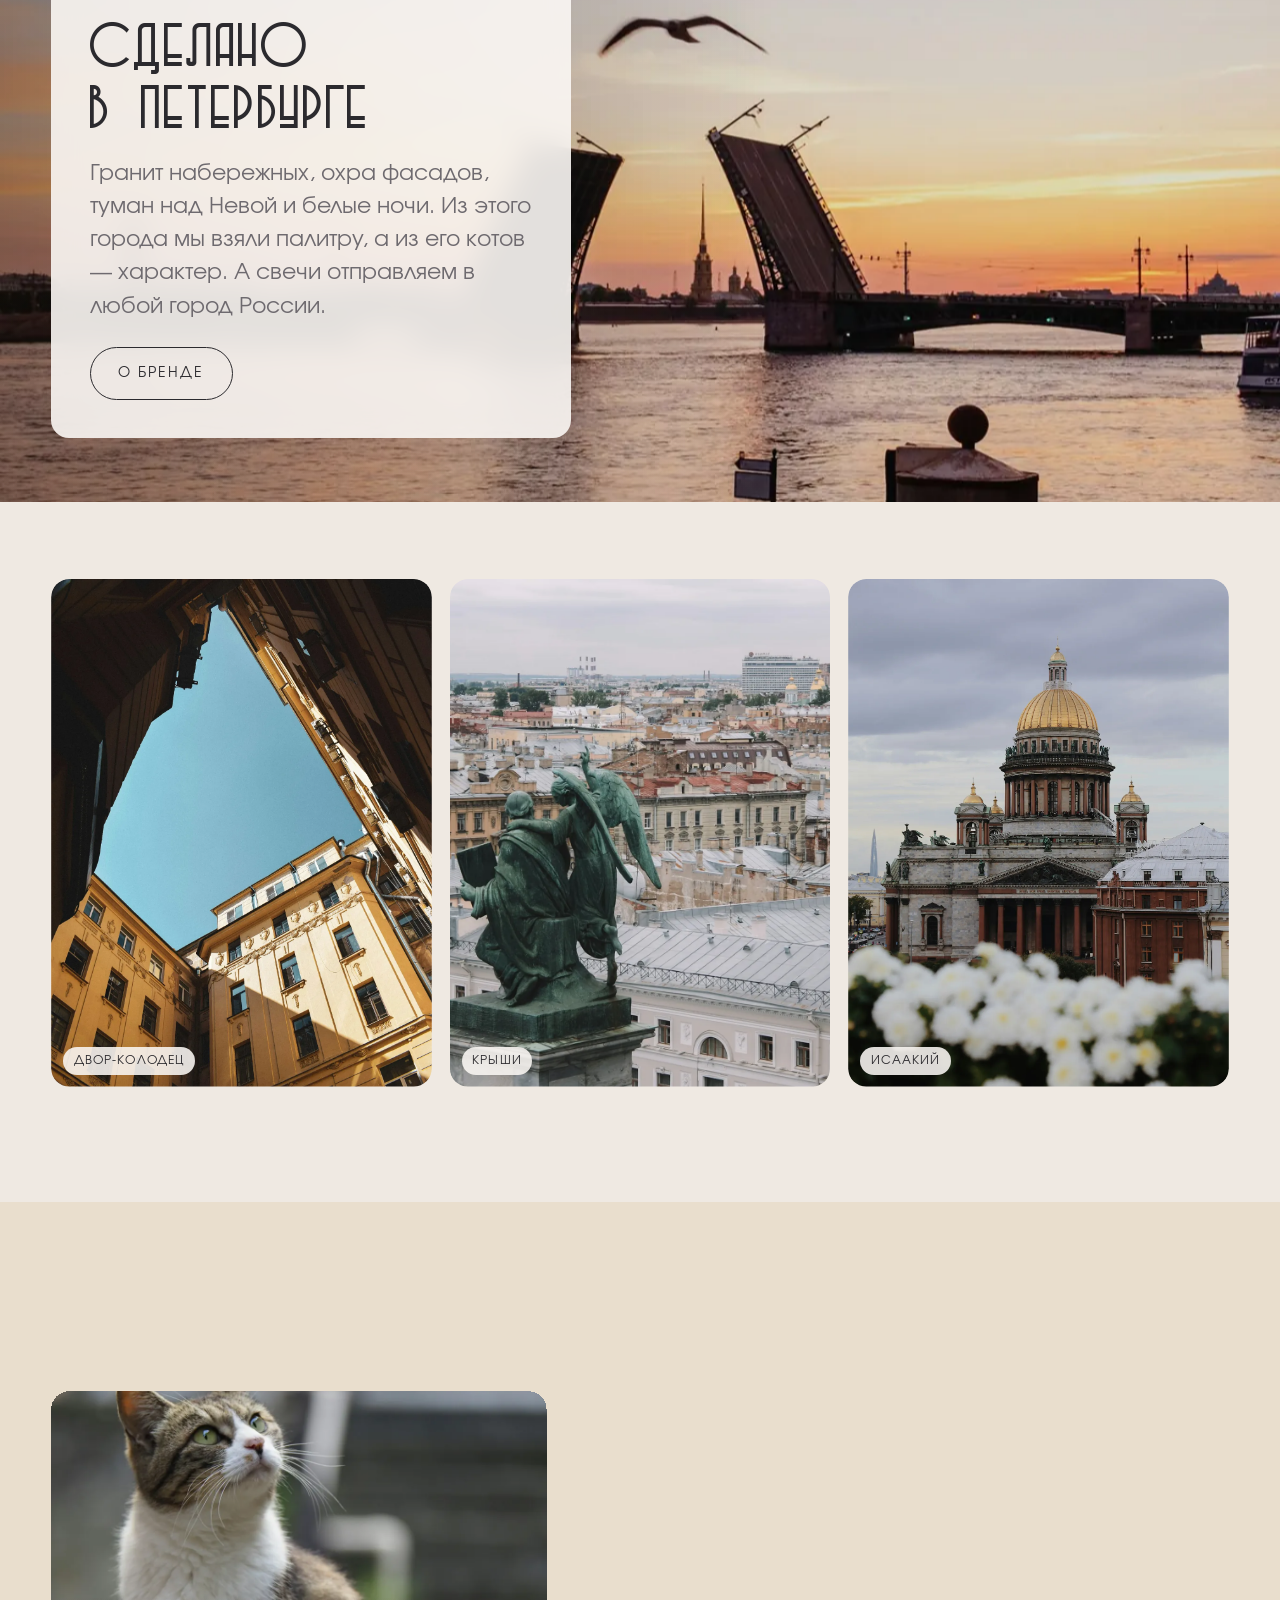
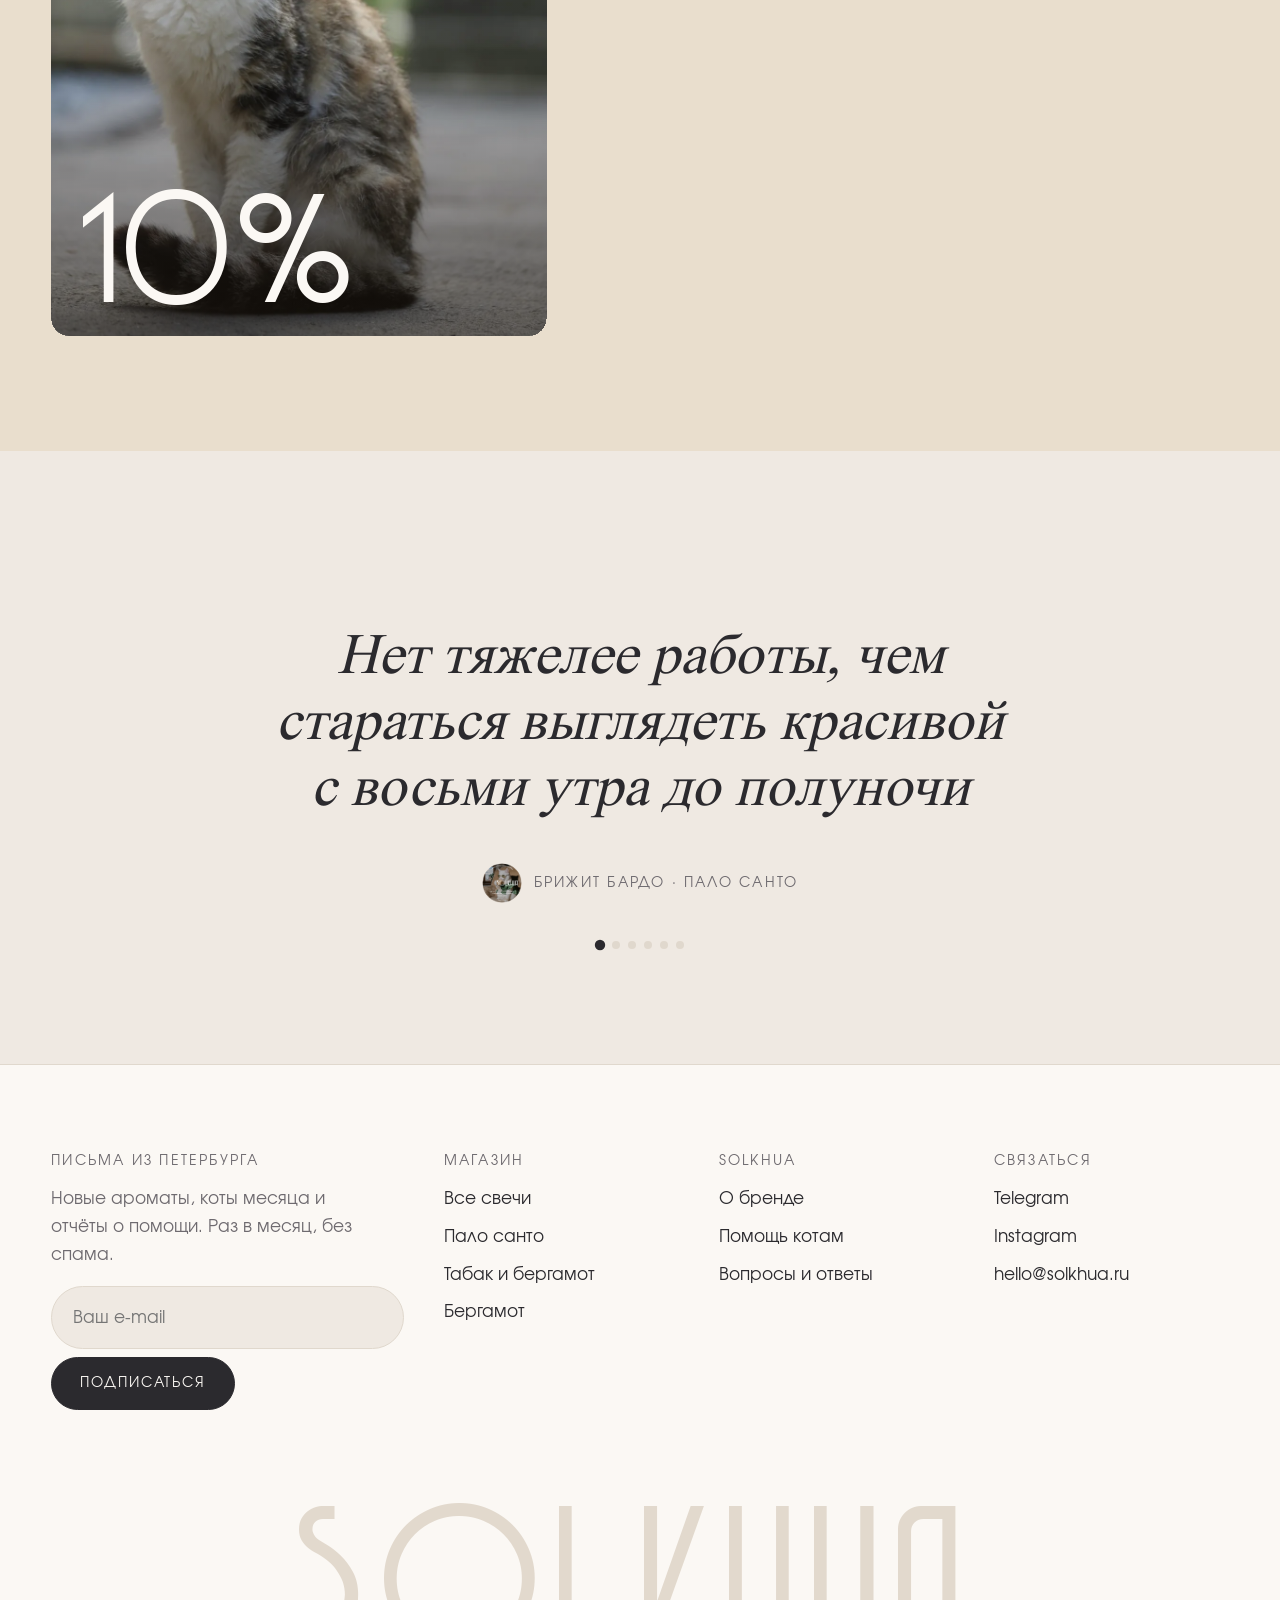
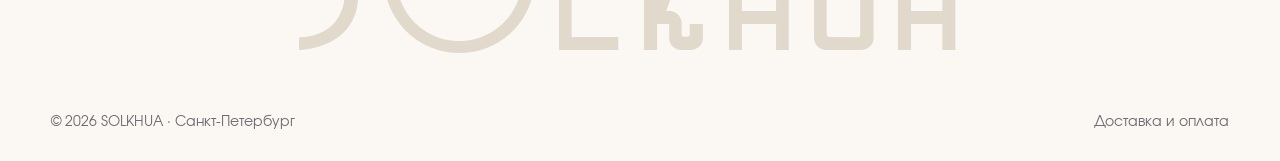
==== commit 67b288d7: "Add scroll hint, brand favicons, and fix clipped footer wordmark on iPhone - Minimal 'Листайте' pill" ====
--- a/index.html
+++ b/index.html
@@ -8,11 +8,16 @@
 <meta name="theme-color" content="#EFE9E2">
 <meta property="og:title" content="SOLKHUA — свечи с характером петербургских котов">
 <meta property="og:description" content="Ароматические свечи из 100% кокосового воска из Петербурга. Шесть ароматов, шесть котов с характером. 10% с каждой свечи — бездомным котам и кошкам.">
-<meta property="og:image" content="assets/img/product-palo-santo.webp">
-<link rel="icon" href="assets/img/favicon.svg" type="image/svg+xml">
-<link rel="preload" href="fonts/Molodnyak.woff2" as="font" type="font/woff2" crossorigin>
-<link rel="preload" href="fonts/Evolventa-Regular.woff2" as="font" type="font/woff2" crossorigin>
-<link rel="stylesheet" href="assets/css/style.css?v=20261004h">
+<meta property="og:image" content="assets/img/og.jpg">
+<meta property="og:type" content="website">
+<link rel="icon" href="favicon.ico" sizes="32x32">
+<link rel="icon" href="assets/img/favicon-light.svg" type="image/svg+xml" media="(prefers-color-scheme: light)">
+<link rel="icon" href="assets/img/favicon-dark.svg" type="image/svg+xml" media="(prefers-color-scheme: dark)">
+<link rel="apple-touch-icon" href="assets/img/apple-touch-icon.png">
+<link rel="manifest" href="site.webmanifest">
+<link rel="preload" href="fonts/Molodnyak.woff2?v=2" as="font" type="font/woff2" crossorigin>
+<link rel="preload" href="fonts/Evolventa-Regular.woff2?v=2" as="font" type="font/woff2" crossorigin>
+<link rel="stylesheet" href="assets/css/style.css?v=20261004i">
 <script>document.documentElement.classList.add("js")</script>
 </head>
 <body data-page="home">
@@ -31,12 +36,11 @@
       </div>
       <div class="hero-stage">
         <div class="hero-float"><div class="hero-tilt" id="hero-tilt">
-          <img class="hero-candle" id="hero-candle" src="assets/img/product-palo-santo.webp?v=20261004h" alt="Свеча SOLKHUA «Пало санто» в прозрачной вакуумной упаковке" width="1400" height="1400" fetchpriority="high">
+          <img class="hero-candle" id="hero-candle" src="assets/img/product-palo-santo.webp?v=20261004i" alt="Свеча SOLKHUA «Пало санто» в прозрачной вакуумной упаковке" width="1400" height="1400" fetchpriority="high">
         </div></div>
       </div>
       <div class="hero-panel hero-swap" id="hero-panel" aria-live="polite"></div>
     </div>
-    <a class="hero-hint" href="#catalog" aria-label="Листайте вниз">Листайте<i></i></a>
   </section>
 
   <div class="marquee" aria-hidden="true">
@@ -58,9 +62,9 @@
     <div class="story-track" id="story-track">
       <div class="story-stick">
         <div class="stage" id="stage">
-          <div class="frame on"><img src="assets/img/product-palo-santo.webp?v=20261004h" alt="Свеча в вакуумной упаковке" loading="lazy"></div>
-          <div class="frame"><img src="assets/img/open-palo-santo.webp?v=20261004h" alt="Открытая свеча «Пало санто» и крышка с этикеткой" loading="lazy"></div>
-          <div class="frame frame-zoom"><img src="assets/img/lit.webp?v=20261004h" alt="Горящая свеча из кокосового воска" loading="lazy"></div>
+          <div class="frame on"><img src="assets/img/product-palo-santo.webp?v=20261004i" alt="Свеча в вакуумной упаковке" loading="lazy"></div>
+          <div class="frame"><img src="assets/img/open-palo-santo.webp?v=20261004i" alt="Открытая свеча «Пало санто» и крышка с этикеткой" loading="lazy"></div>
+          <div class="frame frame-zoom"><img src="assets/img/lit.webp?v=20261004i" alt="Горящая свеча из кокосового воска" loading="lazy"></div>
           <div class="frame"><img src="assets/img/cats/care.webp" alt="Человек гладит уличного кота" loading="lazy"></div>
         </div>
         <div class="steps">
@@ -146,7 +150,7 @@
     <div class="q-dots" id="q-dots" role="group" aria-label="Выбор цитаты"></div>
   </section>
 </main>
-<script src="assets/js/data.js?v=20261004h"></script>
-<script src="assets/js/app.js?v=20261004h"></script>
+<script src="assets/js/data.js?v=20261004i"></script>
+<script src="assets/js/app.js?v=20261004i"></script>
 </body>
 </html>
--- a/assets/css/style.css
+++ b/assets/css/style.css
@@ -5,12 +5,12 @@
    ========================================================== */
 
 /* ---------- шрифты (файлы в папке /fonts) ---------- */
-@font-face{font-family:"Molodnyak";src:url("../../fonts/Molodnyak.woff2") format("woff2");font-weight:400;font-style:normal;font-display:block}
-@font-face{font-family:"Evolventa";src:url("../../fonts/Evolventa-Regular.woff2") format("woff2");font-weight:400;font-style:normal;font-display:swap}
-@font-face{font-family:"Evolventa";src:url("../../fonts/Evolventa-Bold.woff2") format("woff2");font-weight:700;font-style:normal;font-display:swap}
-@font-face{font-family:"Evolventa";src:url("../../fonts/Evolventa-Oblique.woff2") format("woff2");font-weight:400;font-style:italic;font-display:swap}
-@font-face{font-family:"Evolventa";src:url("../../fonts/Evolventa-BoldOblique.woff2") format("woff2");font-weight:700;font-style:italic;font-display:swap}
-@font-face{font-family:"SK Times";src:url("../../fonts/TimesNewRoman.woff2") format("woff2");font-weight:400;font-style:normal;font-display:swap}
+@font-face{font-family:"Molodnyak";src:url("../../fonts/Molodnyak.woff2?v=2") format("woff2");font-weight:400;font-style:normal;font-display:block}
+@font-face{font-family:"Evolventa";src:url("../../fonts/Evolventa-Regular.woff2?v=2") format("woff2");font-weight:400;font-style:normal;font-display:swap}
+@font-face{font-family:"Evolventa";src:url("../../fonts/Evolventa-Bold.woff2?v=2") format("woff2");font-weight:700;font-style:normal;font-display:swap}
+@font-face{font-family:"Evolventa";src:url("../../fonts/Evolventa-Oblique.woff2?v=2") format("woff2");font-weight:400;font-style:italic;font-display:swap}
+@font-face{font-family:"Evolventa";src:url("../../fonts/Evolventa-BoldOblique.woff2?v=2") format("woff2");font-weight:700;font-style:italic;font-display:swap}
+@font-face{font-family:"SK Times";src:url("../../fonts/TimesNewRoman.woff2?v=2") format("woff2");font-weight:400;font-style:normal;font-display:swap}
 
 :root{
   /* Палитра: светлые спокойные тона, туман и белые ночи */
@@ -168,9 +168,6 @@
 .hero-facts{display:grid;grid-template-columns:repeat(3,auto);justify-content:start;gap:8px clamp(18px,3vw,40px);padding-top:18px;border-top:1px solid rgba(43,43,49,.12)}
 .hero-facts b{display:block;font-family:var(--f-display);font-weight:400;font-size:var(--s-2);line-height:1}
 .hero-facts span{font-size:var(--s--1);color:var(--soft)}
-.hero-hint{text-decoration:none;position:absolute;left:50%;bottom:18px;transform:translateX(-50%);font-size:.72rem;letter-spacing:.18em;text-transform:uppercase;color:var(--soft);display:flex;flex-direction:column;align-items:center;gap:8px}
-.hero-hint i{width:1px;height:34px;background:linear-gradient(var(--soft),transparent);animation:hint 2s ease-in-out infinite}
-@keyframes hint{0%{transform:scaleY(0);transform-origin:top}50%{transform:scaleY(1);transform-origin:top}51%{transform-origin:bottom}100%{transform:scaleY(0);transform-origin:bottom}}
 
 /* ---------- marquee ---------- */
 .marquee{overflow:hidden;border-block:1px solid var(--line);padding-block:20px;background:var(--white)}
@@ -470,9 +467,17 @@
 .sub{display:flex;gap:8px;flex-wrap:wrap;margin-top:18px}
 .sub input{flex:1 1 200px;min-width:0;padding:.95em 1.2em;border-radius:999px;border:1px solid var(--line);background:var(--milk);font:inherit;color:var(--ink)}
 .sub input:focus{outline:none;border-color:var(--ink)}
-.wordmark{font-family:var(--f-display);font-size:min(15vw,15rem);line-height:.85;letter-spacing:.04em;text-align:center;margin-top:clamp(48px,6vw,90px);color:#E2D9CD;white-space:nowrap;overflow:hidden;user-select:none}
+.wordmark{font-family:var(--f-display);font-size:min(15vw,15rem);line-height:1;padding-block:.06em;letter-spacing:.04em;text-align:center;margin-top:clamp(40px,5vw,80px);color:#E2D9CD;white-space:nowrap;overflow:hidden;user-select:none}
 .legal{display:flex;justify-content:space-between;gap:16px;flex-wrap:wrap;margin-top:22px;font-size:var(--s--1);color:var(--soft)}
 .legal a{text-decoration:none}
+
+/* ---------- scroll hint ---------- */
+.scroll-hint{position:fixed;left:50%;bottom:calc(22px + env(safe-area-inset-bottom,0px));z-index:70;display:flex;align-items:center;gap:12px;padding:10px 16px 10px 19px;border:1px solid var(--line);border-radius:999px;background:rgba(251,248,244,.92);color:var(--soft);font:inherit;font-size:.68rem;line-height:1;letter-spacing:.2em;text-transform:uppercase;cursor:pointer;opacity:0;visibility:hidden;transform:translate(-50%,10px);transition:opacity .6s var(--ease),transform .6s var(--ease),visibility .6s,color .3s,border-color .3s;-webkit-tap-highlight-color:transparent}
+.scroll-hint.on{opacity:1;visibility:visible;transform:translate(-50%,0)}
+.scroll-hint:hover{color:var(--ink);border-color:var(--ink)}
+.scroll-hint i{position:relative;width:1px;height:18px;background:var(--line);overflow:hidden}
+.scroll-hint i::after{content:"";position:absolute;inset:0;background:var(--ink);transform:translateY(-100%);animation:hintDrop 1.9s var(--ease) infinite}
+@keyframes hintDrop{60%,100%{transform:translateY(100%)}}
 
 /* ---------- toast ---------- */
 .toast{position:fixed;left:50%;bottom:calc(24px + env(safe-area-inset-bottom,0px));z-index:120;display:flex;align-items:center;gap:12px;padding:10px 18px 10px 10px;border-radius:999px;background:var(--ink);color:var(--white);font-size:var(--s--1);letter-spacing:.04em;box-shadow:0 20px 40px -20px rgba(0,0,0,.4);opacity:0;pointer-events:none;transform:translate(-50%,30px);transition:opacity .4s var(--ease),transform .5s var(--ease)}
@@ -497,7 +502,6 @@
   .cat:nth-child(even){margin-top:0}
   .cat:nth-child(3n+2){margin-top:clamp(28px,5vw,60px)}
 }
-@media (max-height:700px){.hero-hint{display:none}}
 @media (max-width:960px){
   :root{--header-h:64px}
   .nav{display:none}
@@ -511,7 +515,6 @@
   .city-img::after{display:none}
   .hero-stage{order:-1;max-width:460px}
   .hero-word{top:22%;font-size:30vw}
-  .hero-hint{display:none}
   .grid{grid-template-columns:repeat(2,minmax(0,1fr))}
   .split-block,.charity-in,.pdp,.checkout,.info-grid{grid-template-columns:1fr}
   .split-block.rev>:first-child{order:0}
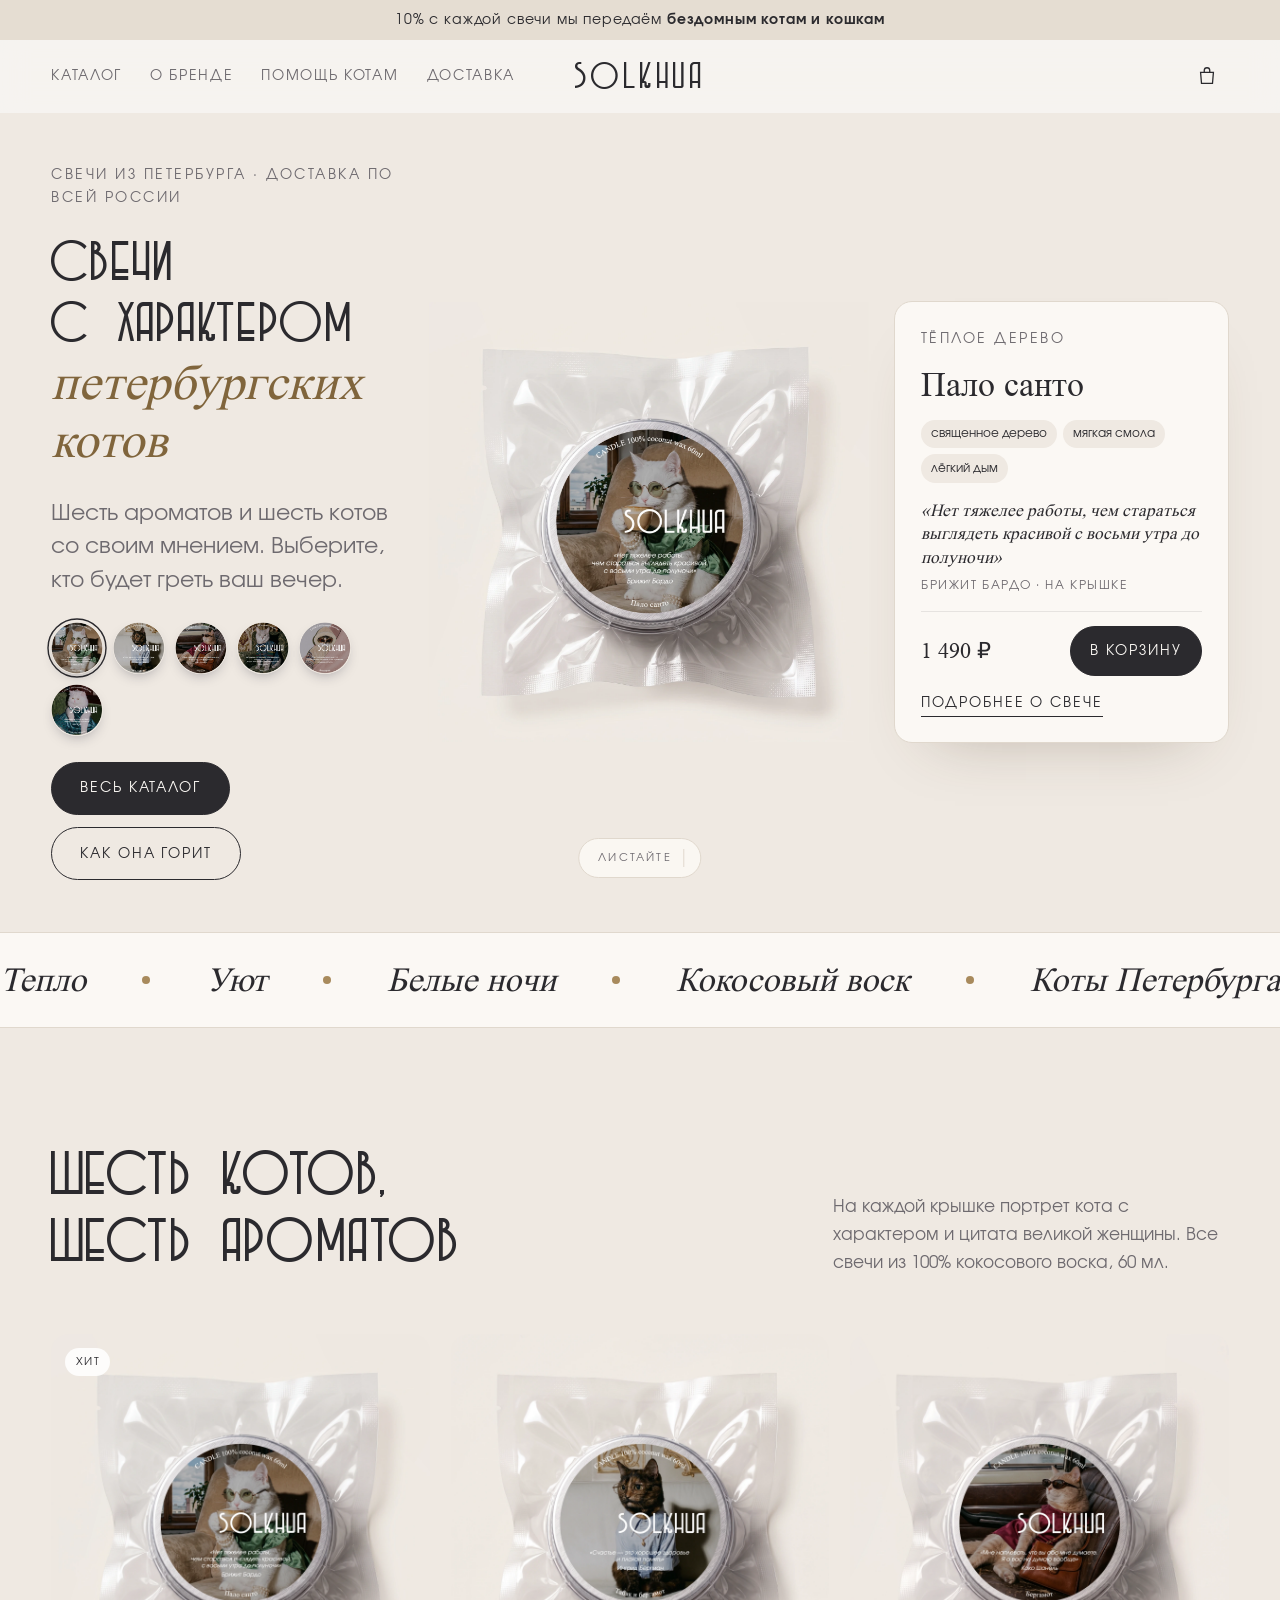
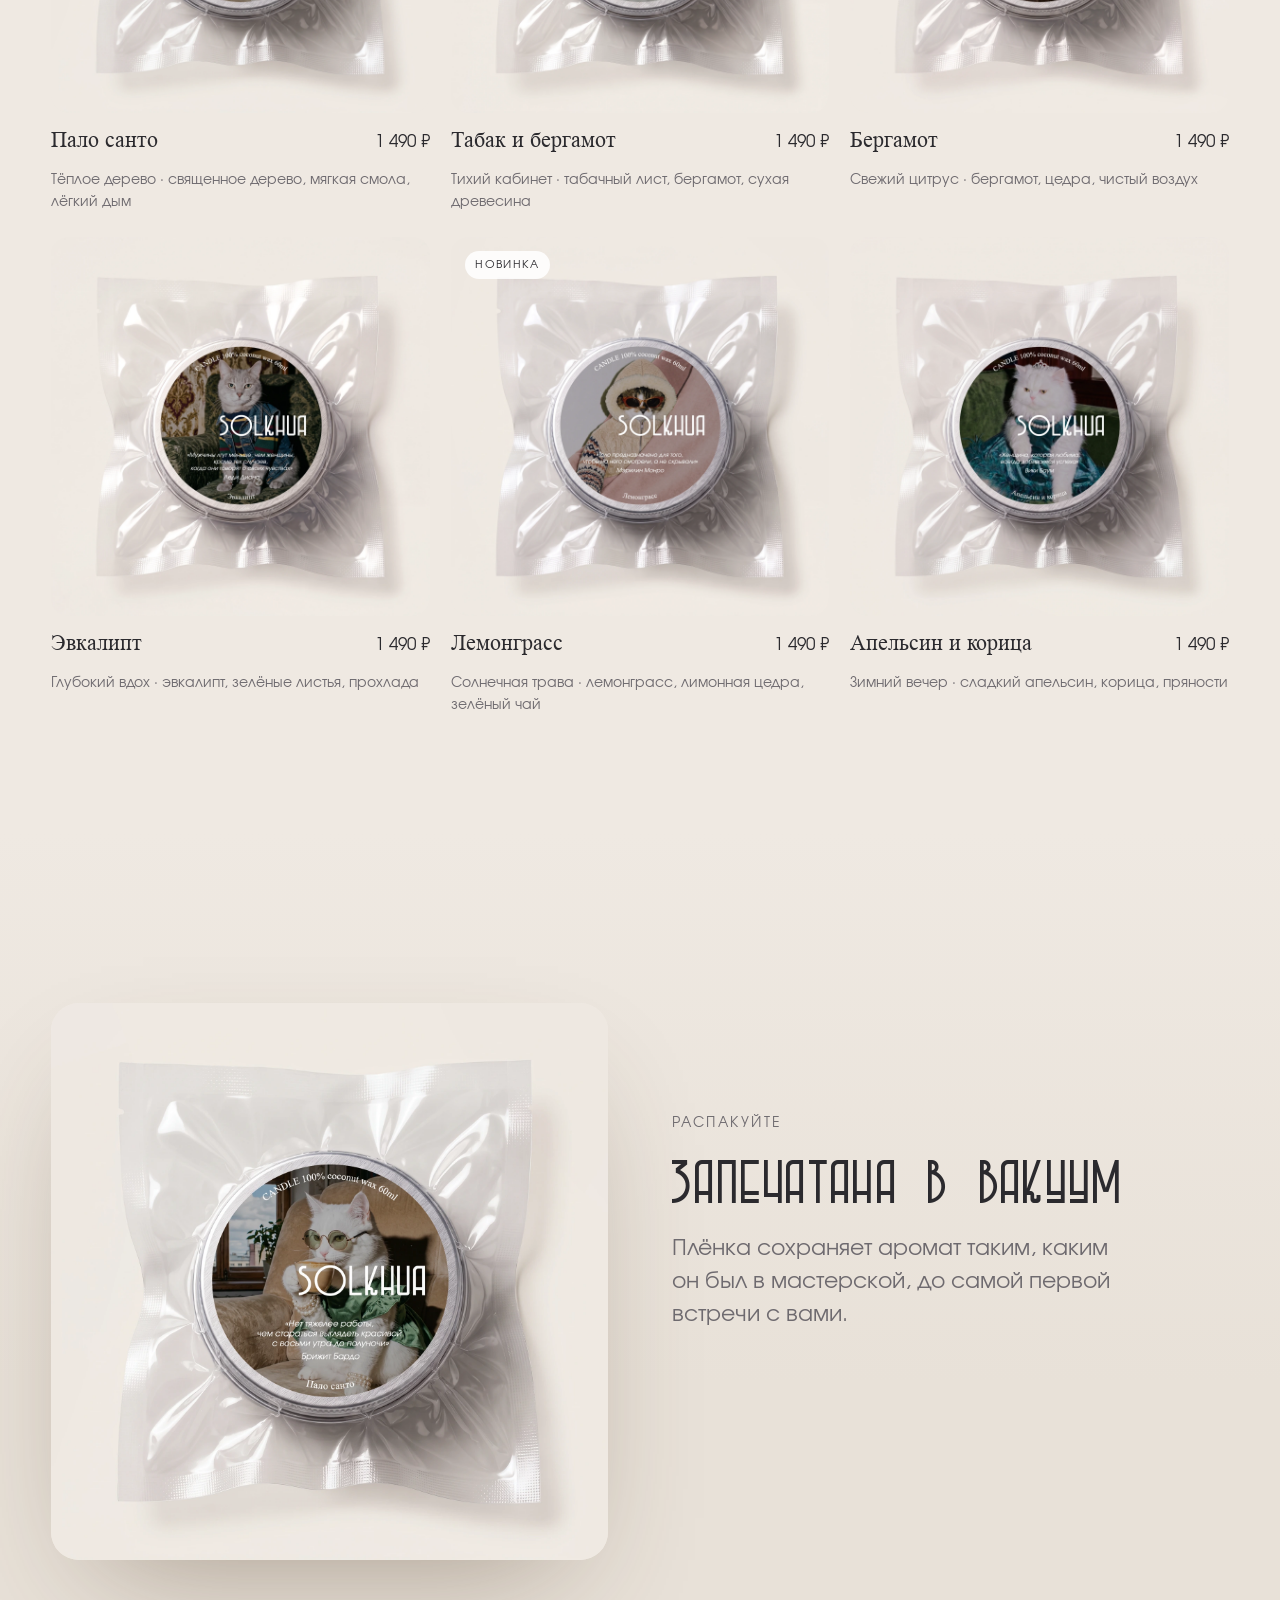
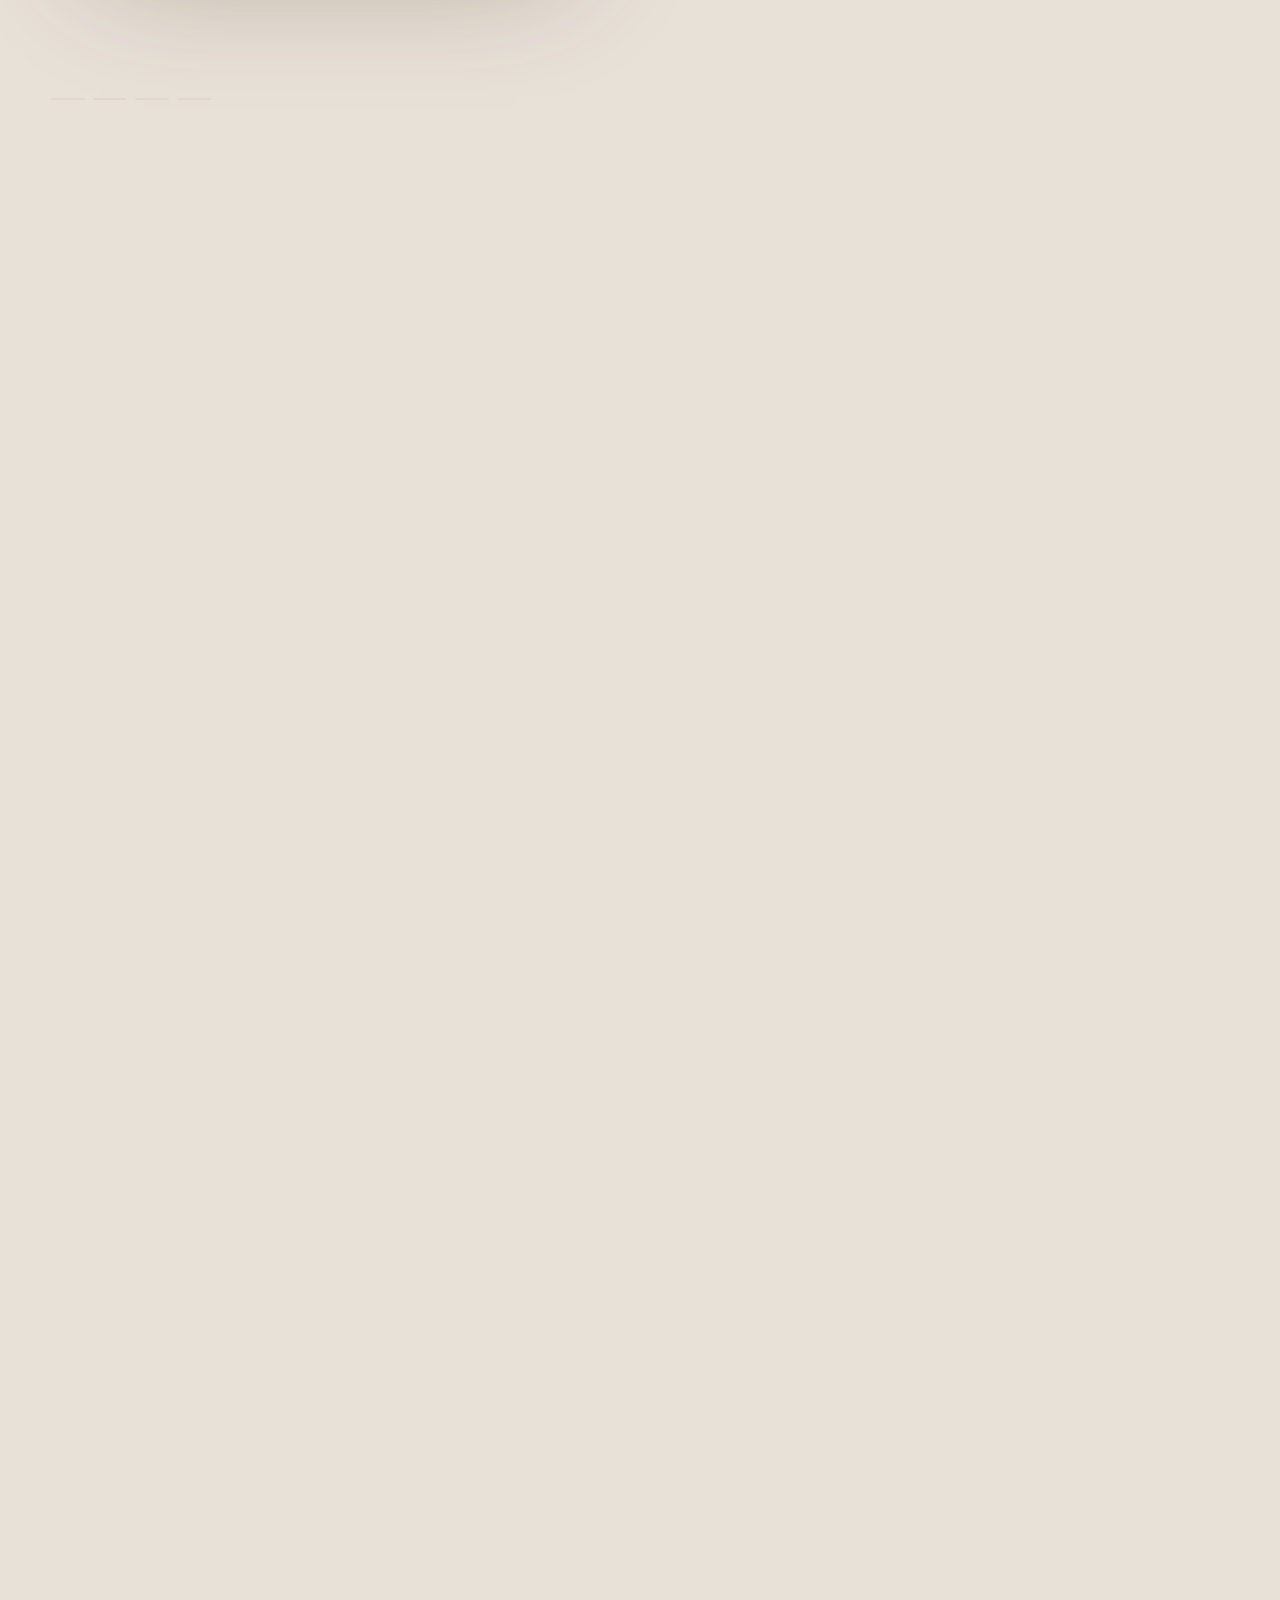
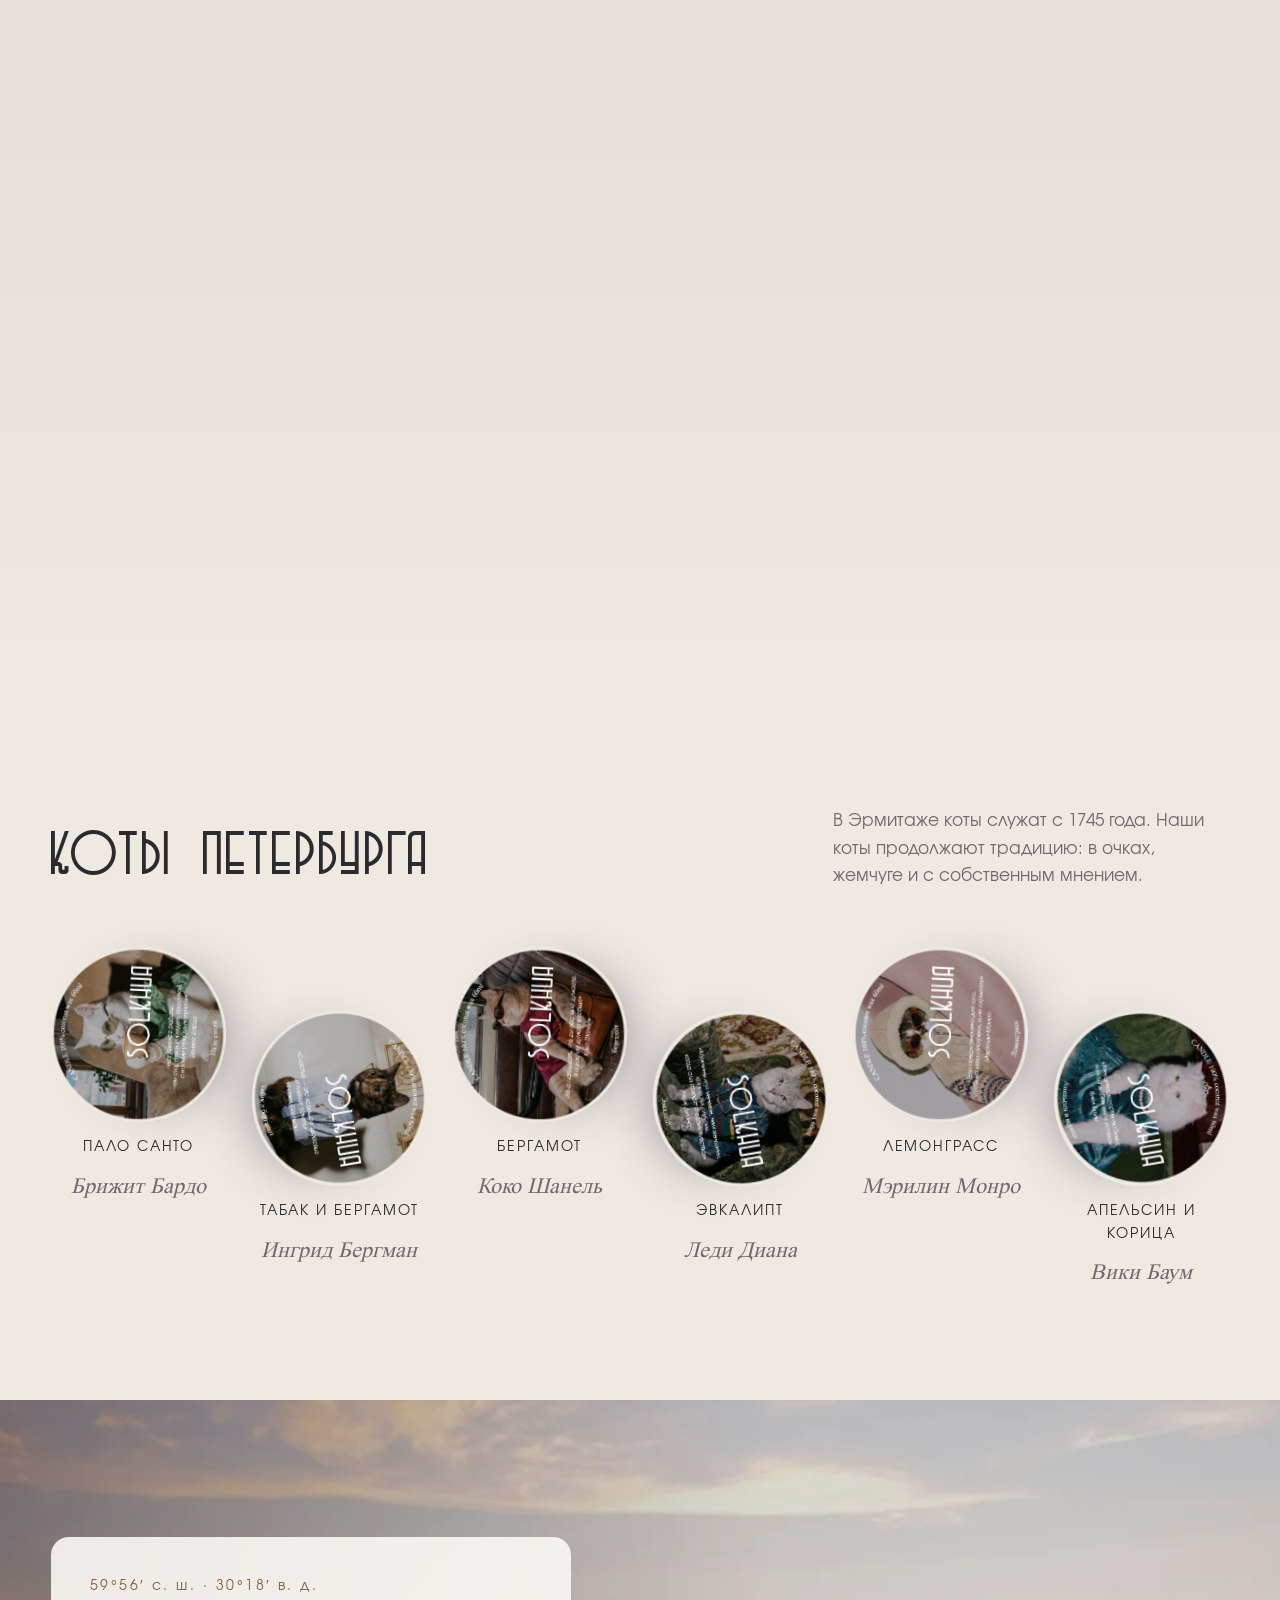
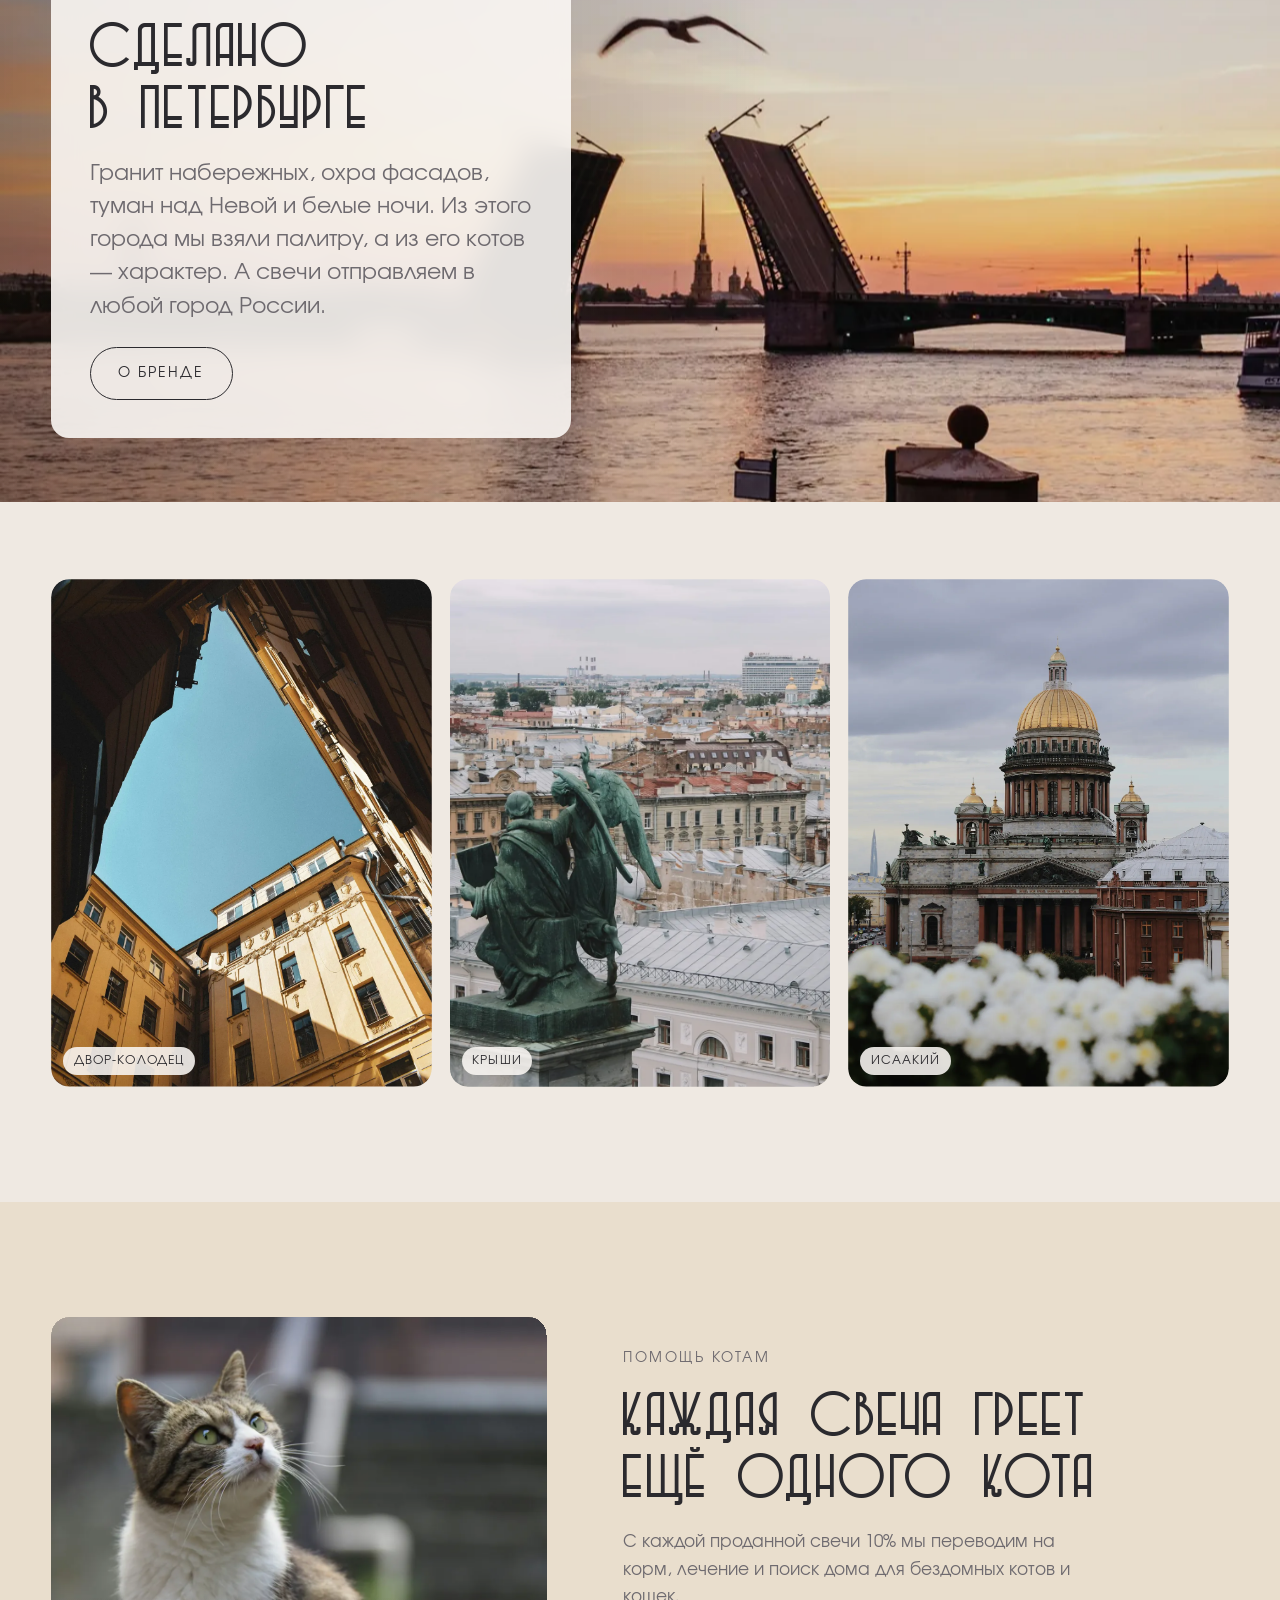
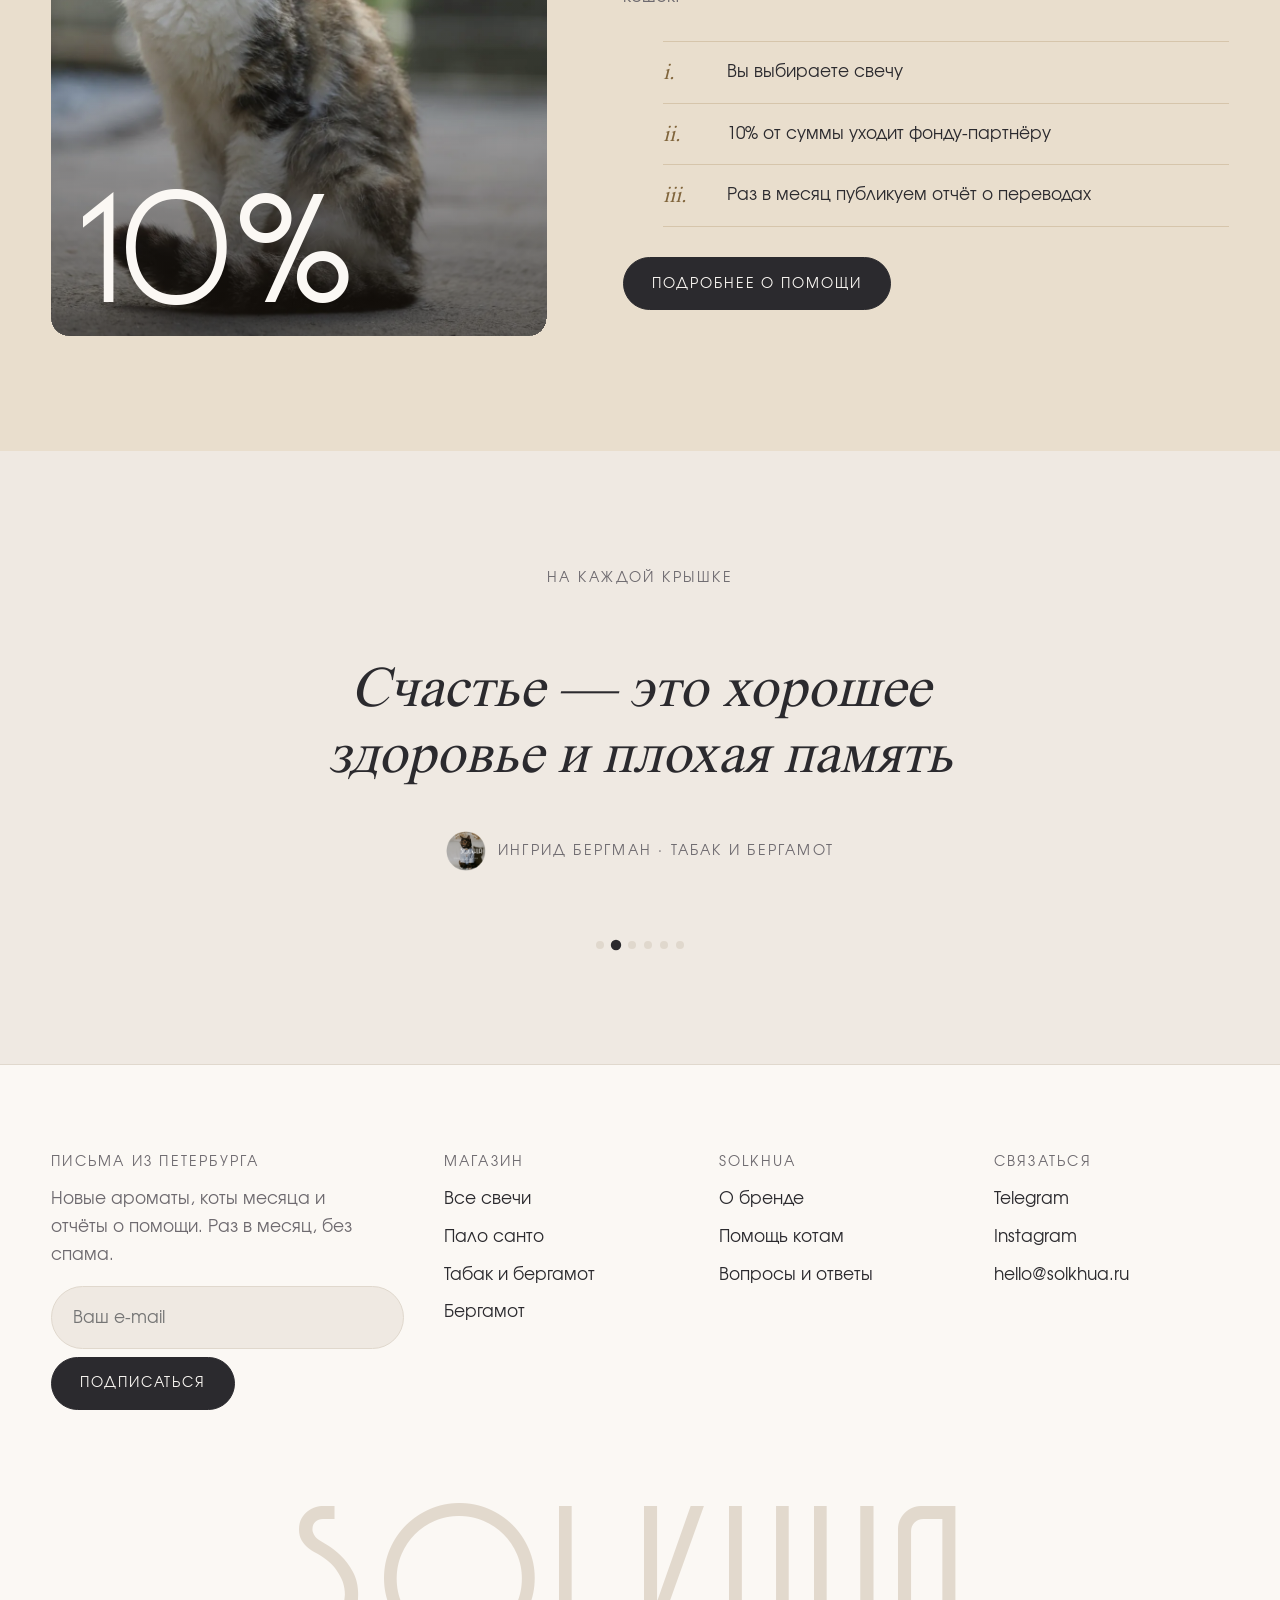
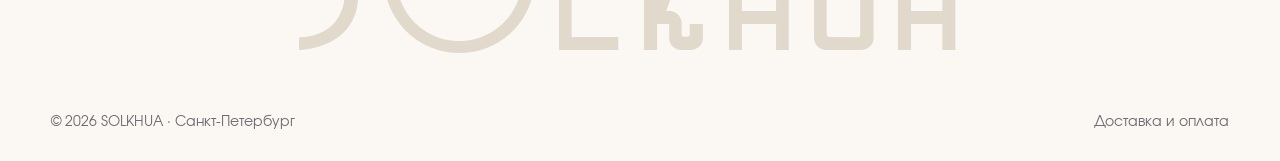
==== commit 8c18ac6f: "Stop italic quotes from being clipped by the word-reveal mask Pad the per-word mask so slanted lette" ====
--- a/index.html
+++ b/index.html
@@ -17,7 +17,7 @@
 <link rel="manifest" href="site.webmanifest">
 <link rel="preload" href="fonts/Molodnyak.woff2?v=2" as="font" type="font/woff2" crossorigin>
 <link rel="preload" href="fonts/Evolventa-Regular.woff2?v=2" as="font" type="font/woff2" crossorigin>
-<link rel="stylesheet" href="assets/css/style.css?v=20261004i">
+<link rel="stylesheet" href="assets/css/style.css?v=20261005a">
 <script>document.documentElement.classList.add("js")</script>
 </head>
 <body data-page="home">
@@ -36,7 +36,7 @@
       </div>
       <div class="hero-stage">
         <div class="hero-float"><div class="hero-tilt" id="hero-tilt">
-          <img class="hero-candle" id="hero-candle" src="assets/img/product-palo-santo.webp?v=20261004i" alt="Свеча SOLKHUA «Пало санто» в прозрачной вакуумной упаковке" width="1400" height="1400" fetchpriority="high">
+          <img class="hero-candle" id="hero-candle" src="assets/img/product-palo-santo.webp?v=20261005a" alt="Свеча SOLKHUA «Пало санто» в прозрачной вакуумной упаковке" width="1400" height="1400" fetchpriority="high">
         </div></div>
       </div>
       <div class="hero-panel hero-swap" id="hero-panel" aria-live="polite"></div>
@@ -62,9 +62,9 @@
     <div class="story-track" id="story-track">
       <div class="story-stick">
         <div class="stage" id="stage">
-          <div class="frame on"><img src="assets/img/product-palo-santo.webp?v=20261004i" alt="Свеча в вакуумной упаковке" loading="lazy"></div>
-          <div class="frame"><img src="assets/img/open-palo-santo.webp?v=20261004i" alt="Открытая свеча «Пало санто» и крышка с этикеткой" loading="lazy"></div>
-          <div class="frame frame-zoom"><img src="assets/img/lit.webp?v=20261004i" alt="Горящая свеча из кокосового воска" loading="lazy"></div>
+          <div class="frame on"><img src="assets/img/product-palo-santo.webp?v=20261005a" alt="Свеча в вакуумной упаковке" loading="lazy"></div>
+          <div class="frame"><img src="assets/img/open-palo-santo.webp?v=20261005a" alt="Открытая свеча «Пало санто» и крышка с этикеткой" loading="lazy"></div>
+          <div class="frame frame-zoom"><img src="assets/img/lit.webp?v=20261005a" alt="Горящая свеча из кокосового воска" loading="lazy"></div>
           <div class="frame"><img src="assets/img/cats/care.webp" alt="Человек гладит уличного кота" loading="lazy"></div>
         </div>
         <div class="steps">
@@ -150,7 +150,7 @@
     <div class="q-dots" id="q-dots" role="group" aria-label="Выбор цитаты"></div>
   </section>
 </main>
-<script src="assets/js/data.js?v=20261004i"></script>
-<script src="assets/js/app.js?v=20261004i"></script>
+<script src="assets/js/data.js?v=20261005a"></script>
+<script src="assets/js/app.js?v=20261005a"></script>
 </body>
 </html>
--- a/assets/css/style.css
+++ b/assets/css/style.css
@@ -123,7 +123,9 @@
 .d1{transition-delay:.08s!important}.d2{transition-delay:.16s!important}.d3{transition-delay:.24s!important}
 
 /* split headline letters */
-.split .w{display:inline-block;overflow:hidden;vertical-align:top;padding-bottom:.08em}
+/* the mask is padded so slanted italic letters fit while words rise, and removed once they have */
+.split .w{display:inline-block;overflow:hidden;vertical-align:top;padding:.12em .3em .2em;margin:-.12em -.3em -.12em}
+.split.settled .w{overflow:visible}
 .split .w>span{display:inline-block;transform:translateY(105%);transition:transform 1.1s var(--ease)}
 .split.in .w>span{transform:none}
 
@@ -311,7 +313,7 @@
 
 /* ---------- reviews / quote ---------- */
 .big-quote{text-align:center}
-.big-quote blockquote{margin:0 auto;max-width:24ch;font-family:var(--f-serif);font-style:italic;font-size:var(--s-3);line-height:1.15}
+.big-quote blockquote{margin:0 auto;max-width:24ch;font-family:var(--f-serif);font-style:italic;font-size:var(--s-3);line-height:1.15;text-wrap:balance}
 .big-quote cite{display:block;margin-top:22px;font-style:normal;font-size:var(--s--1);letter-spacing:.16em;text-transform:uppercase;color:var(--soft)}
 
 .quotes{position:relative;min-height:clamp(220px,24vw,300px);display:grid;place-items:center}
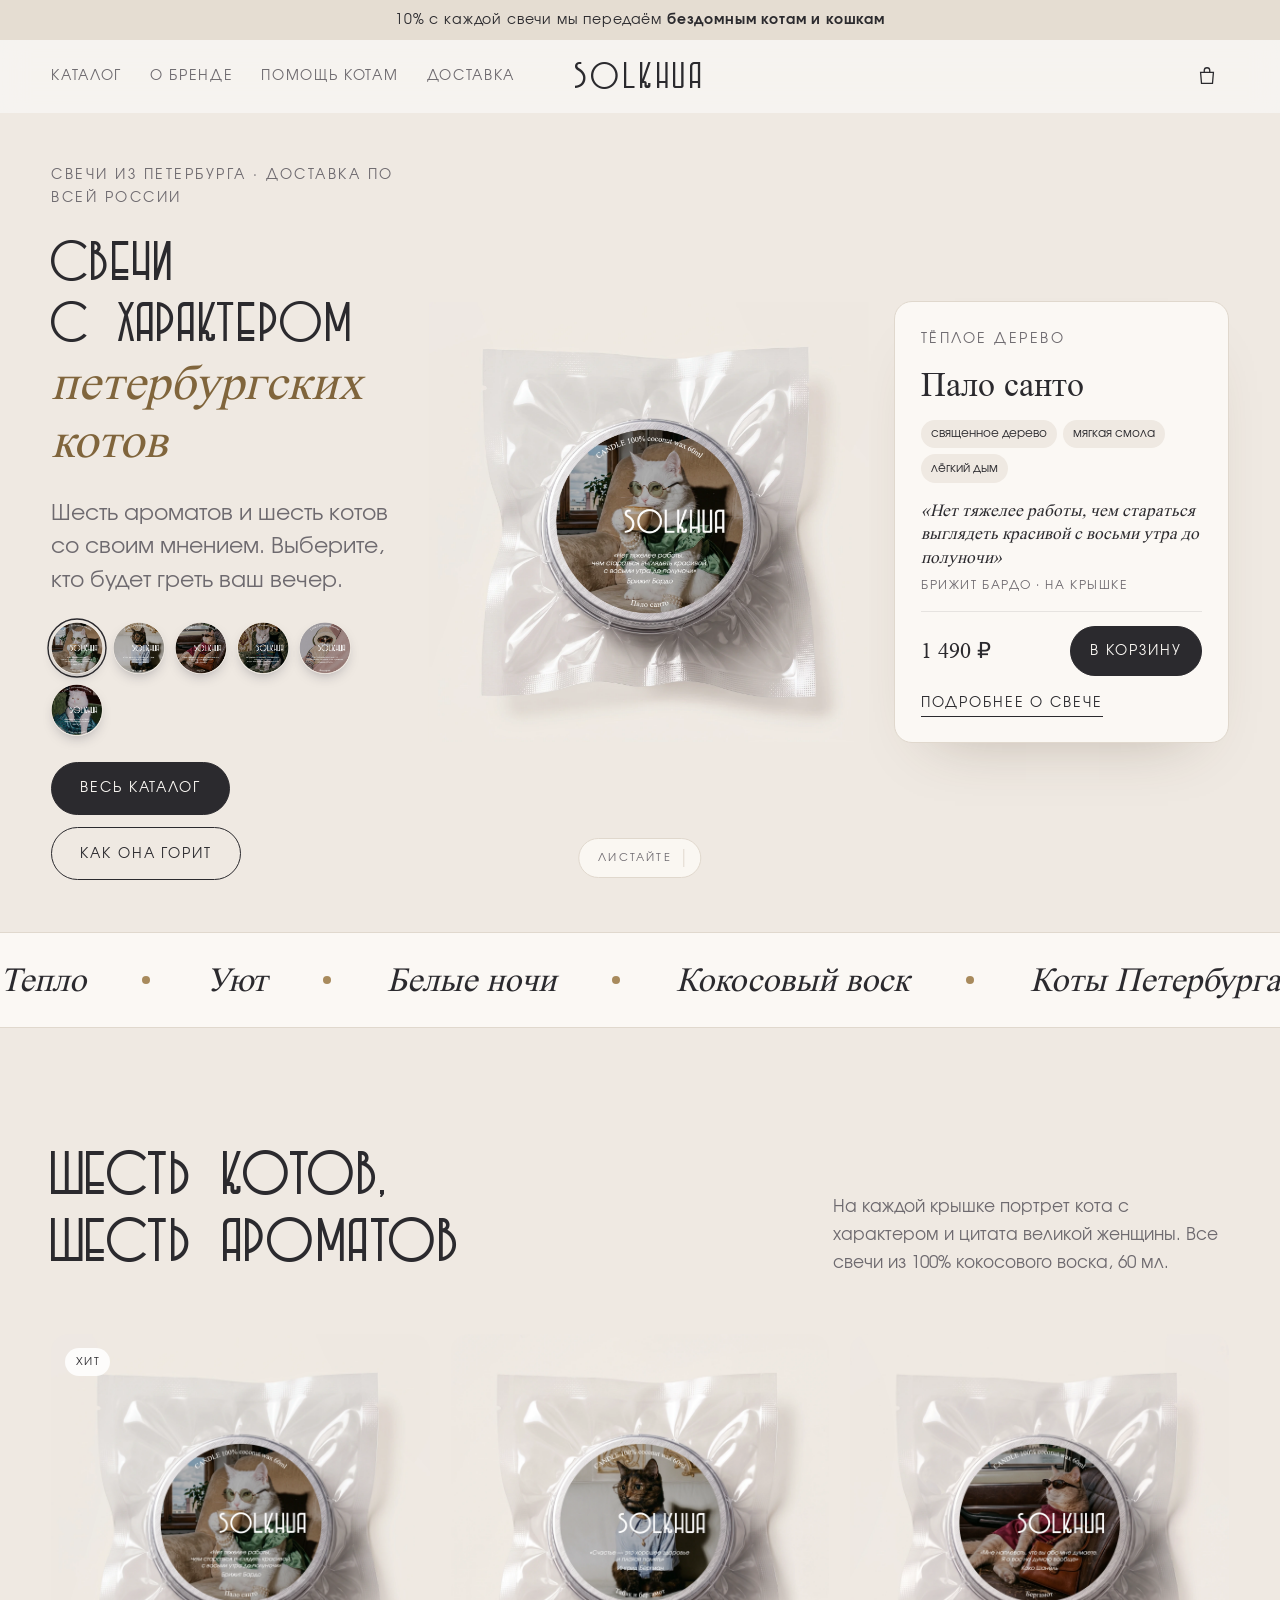
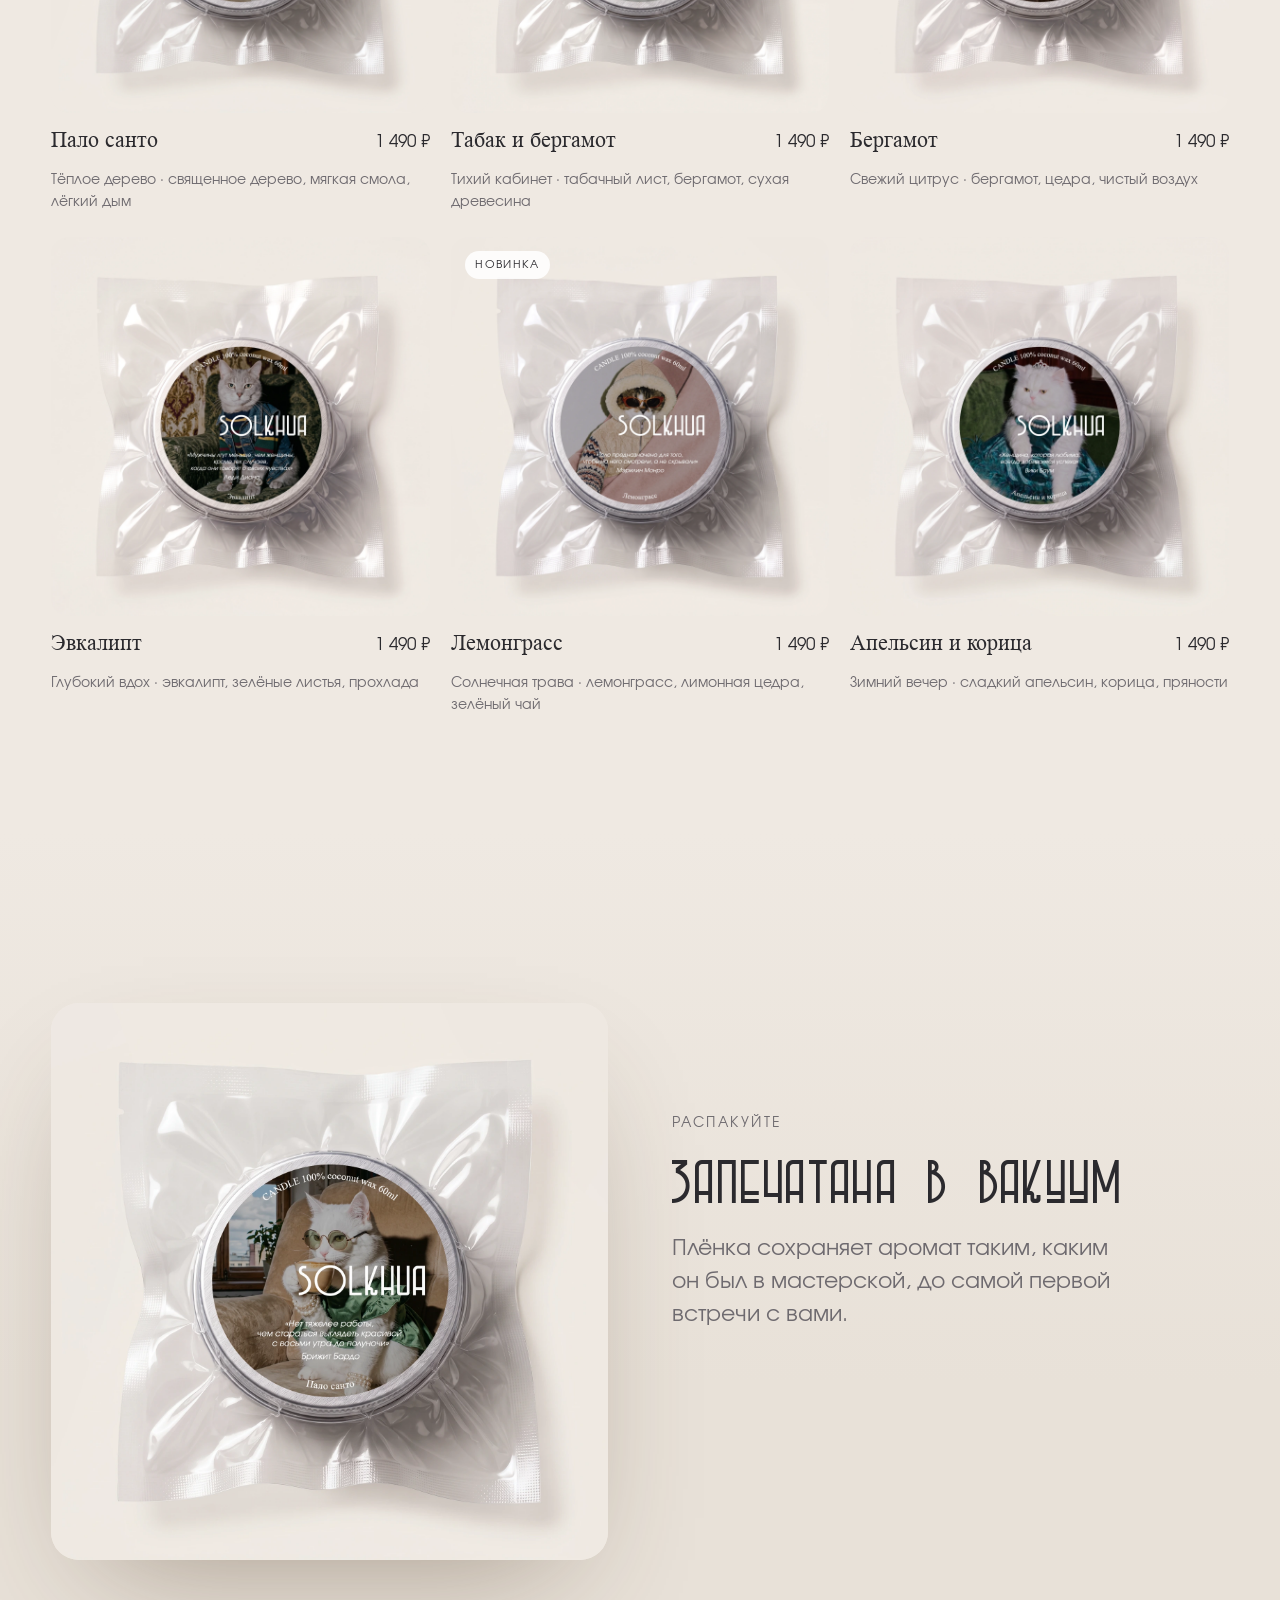
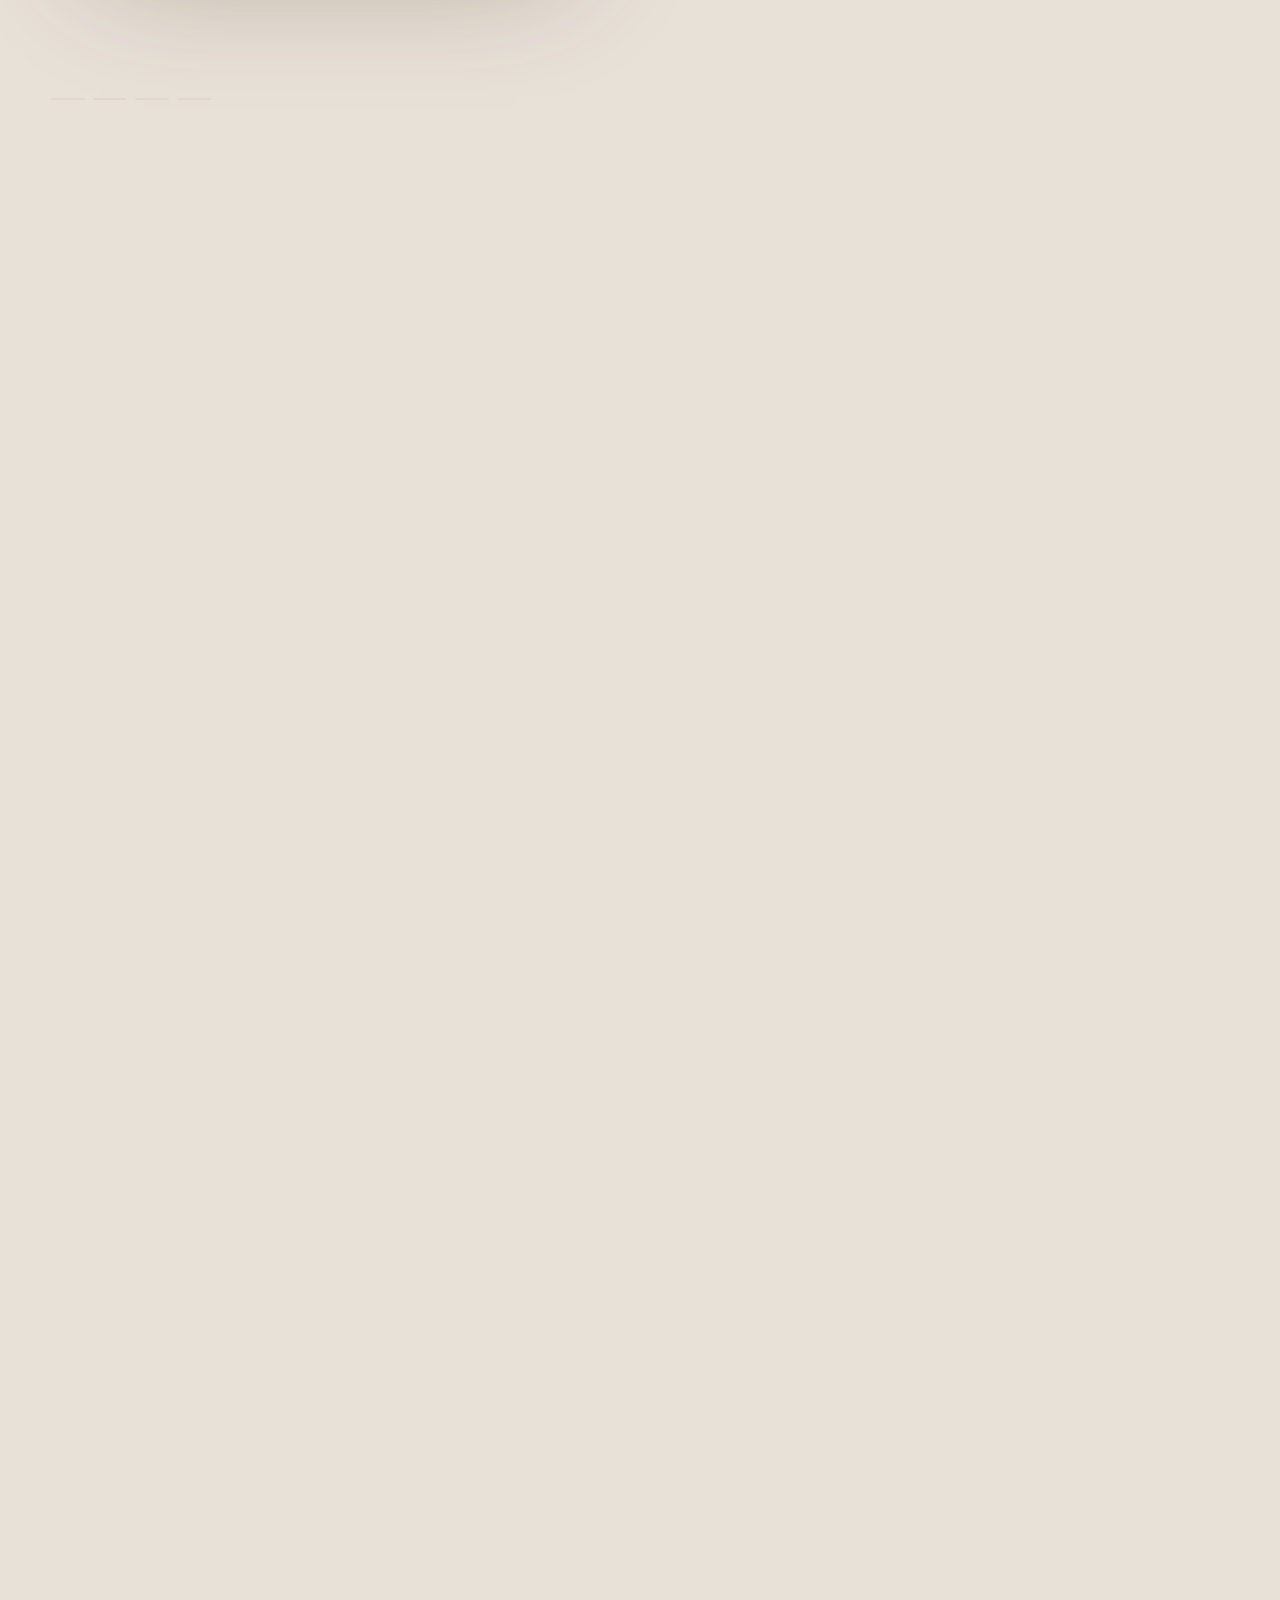
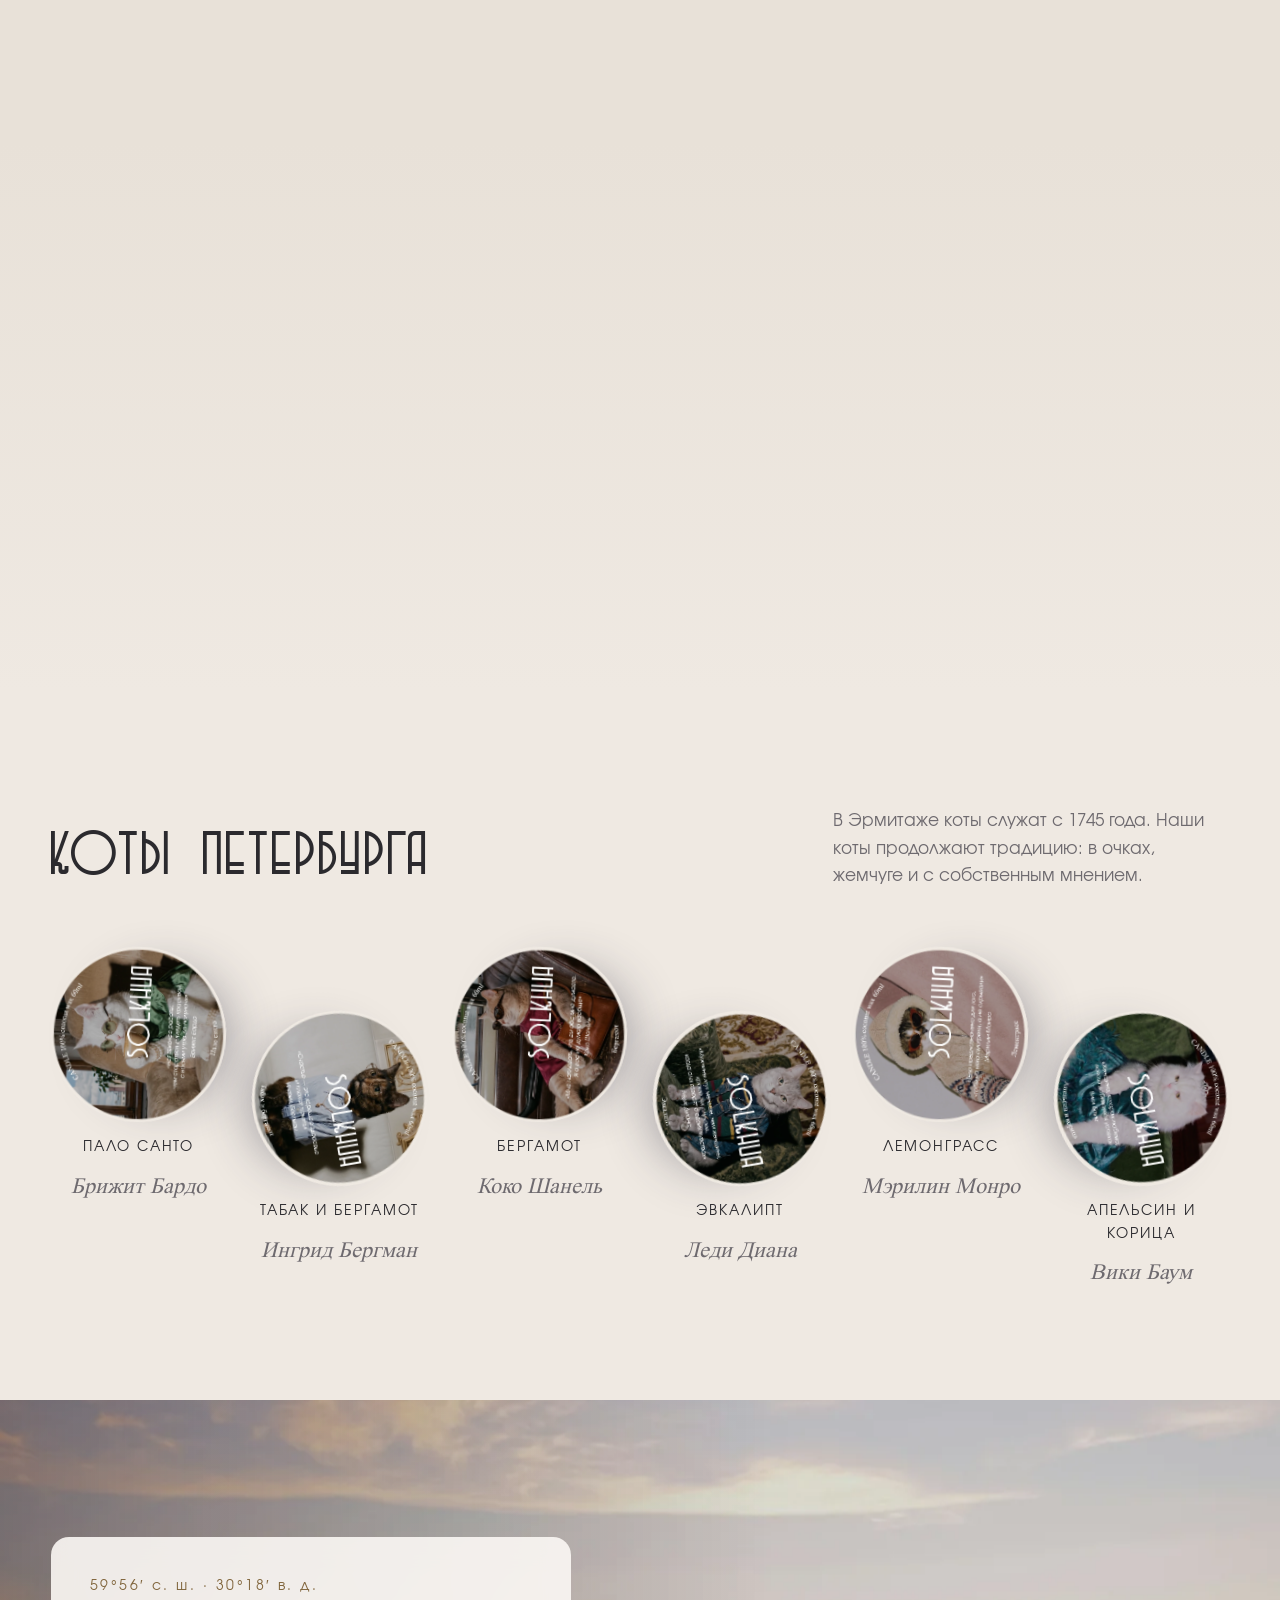
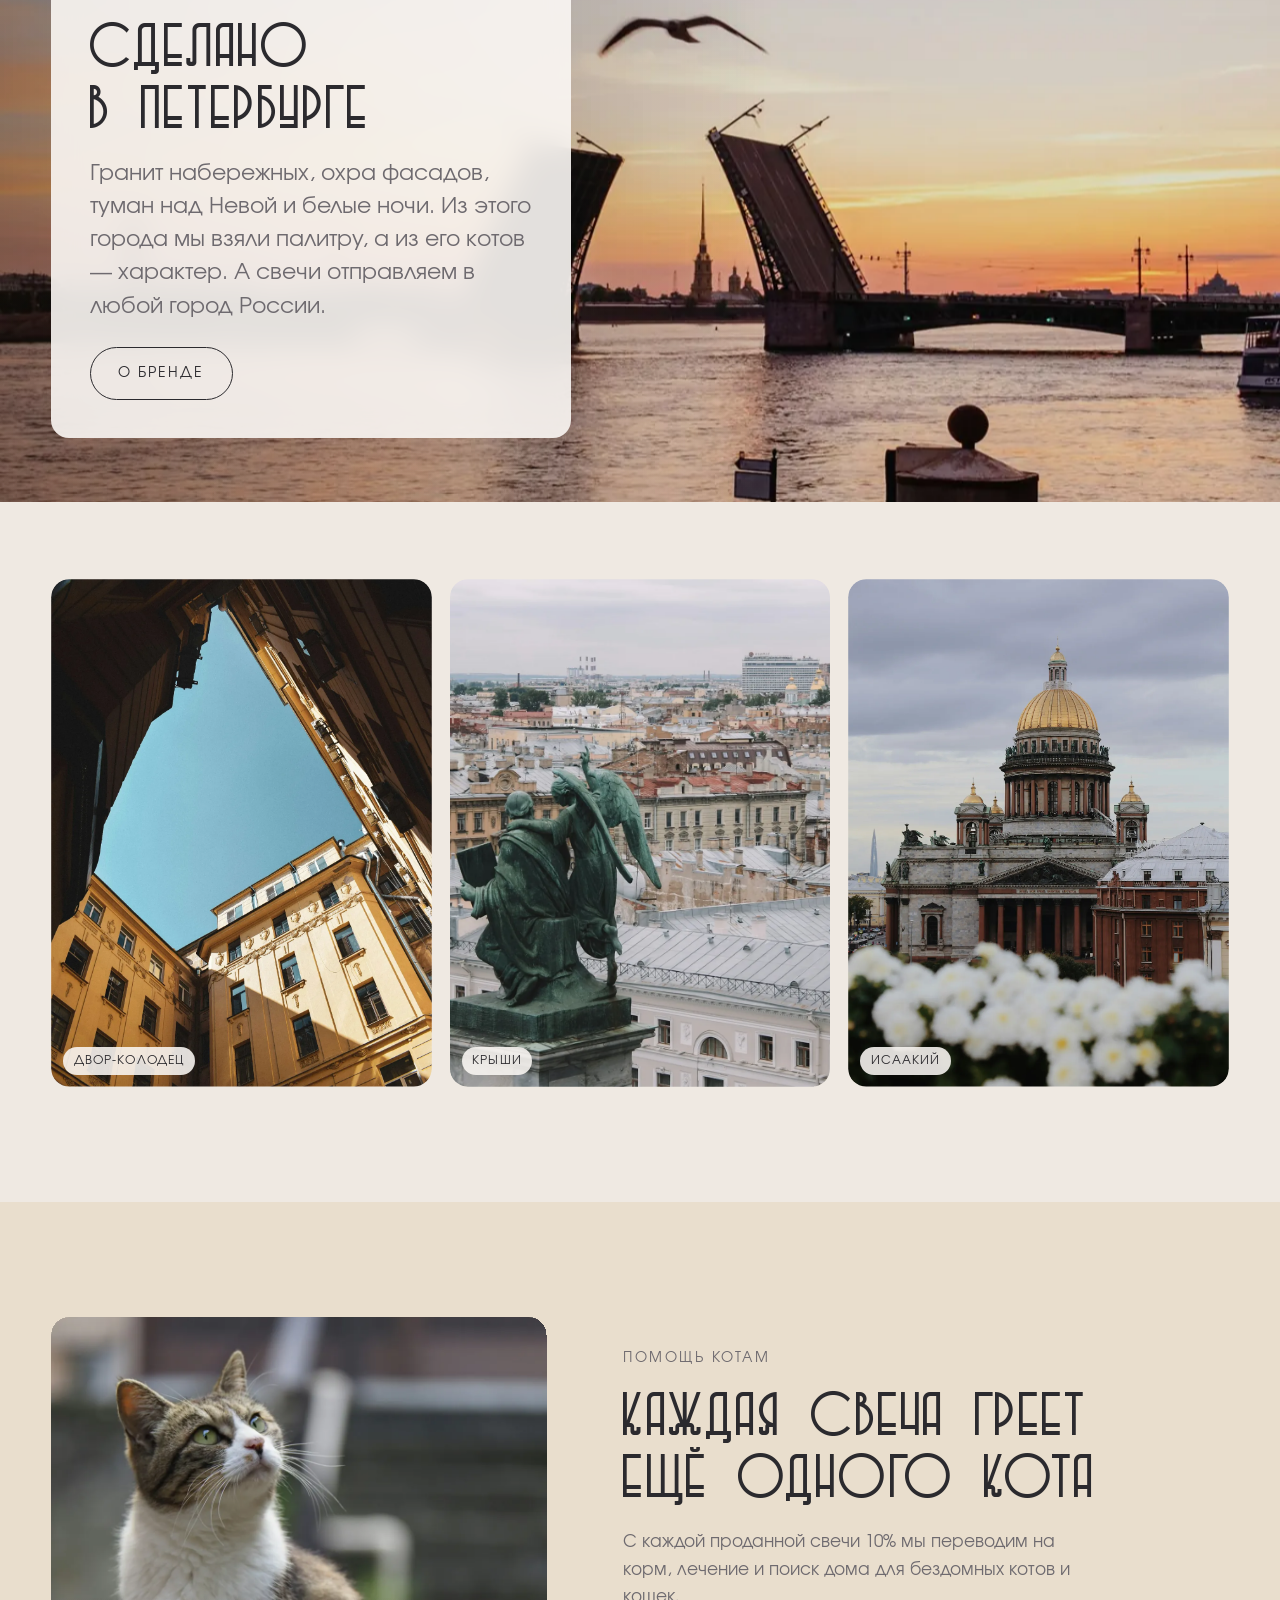
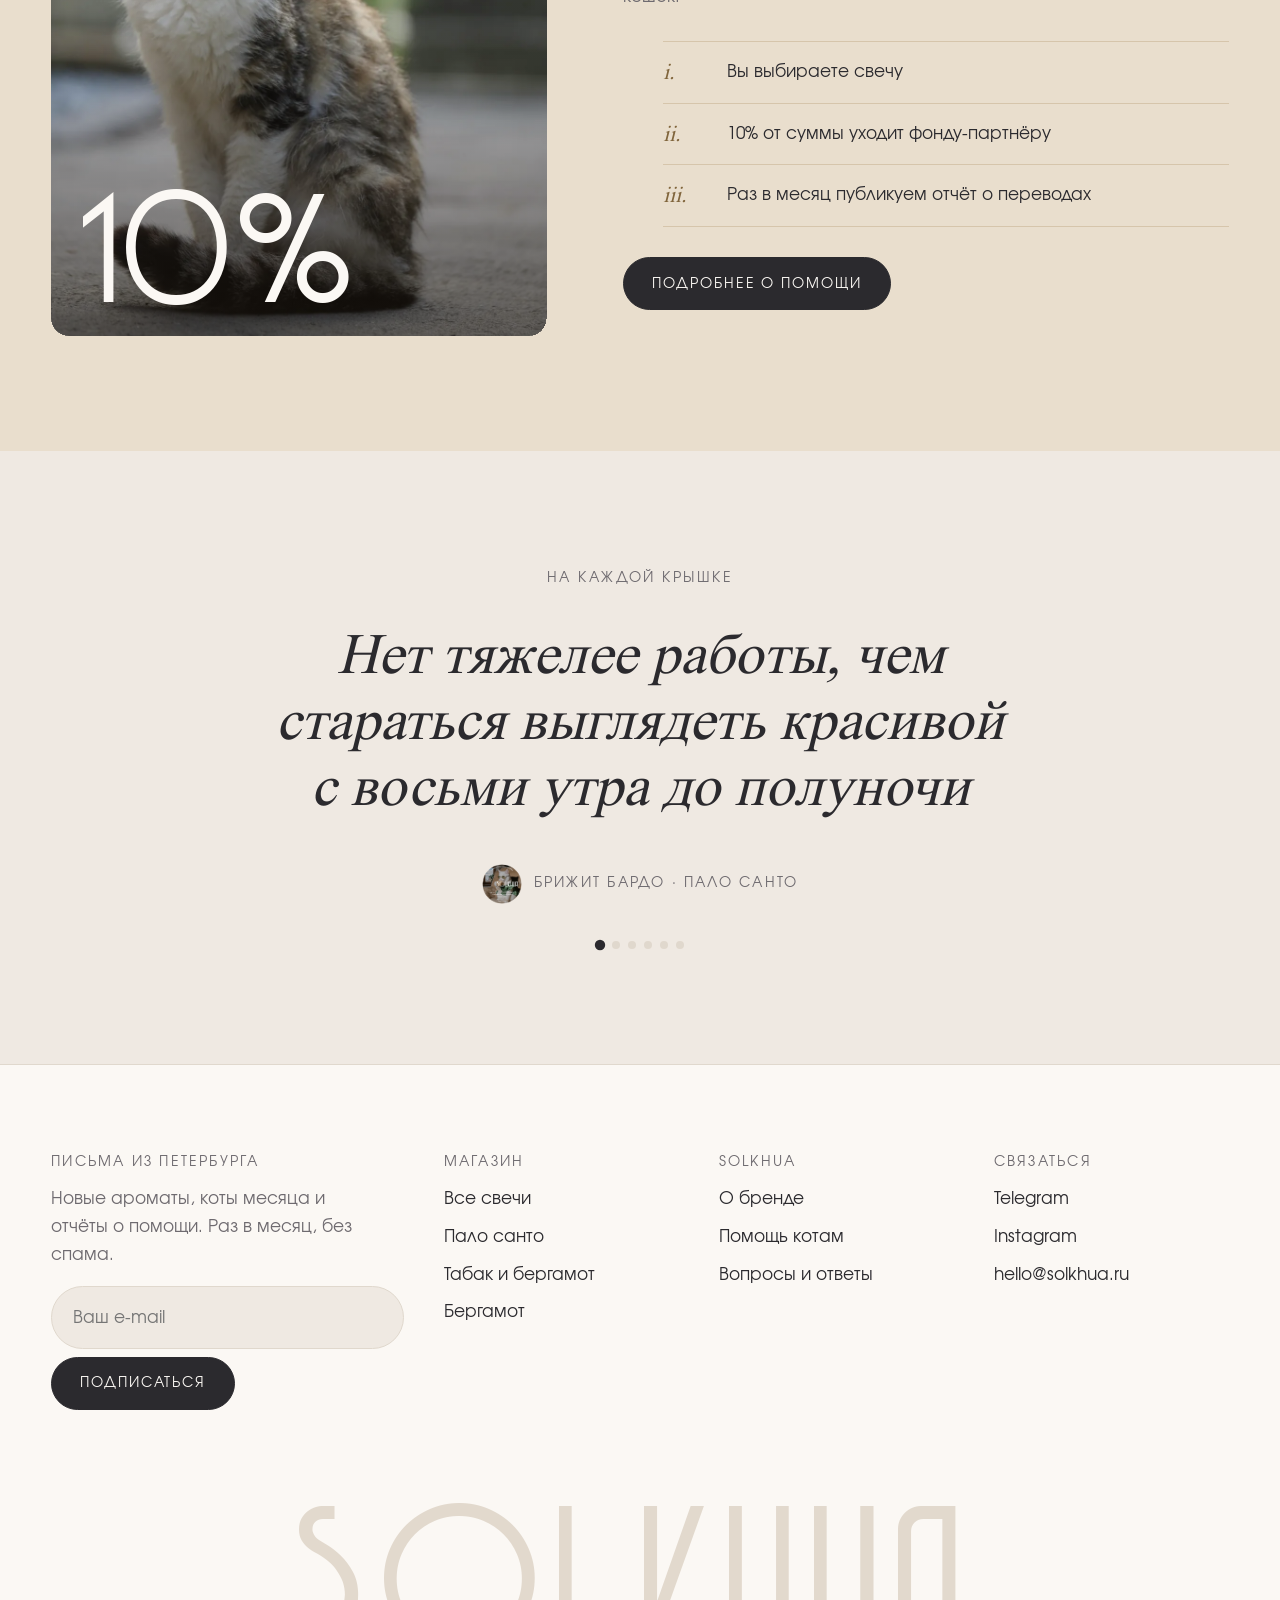
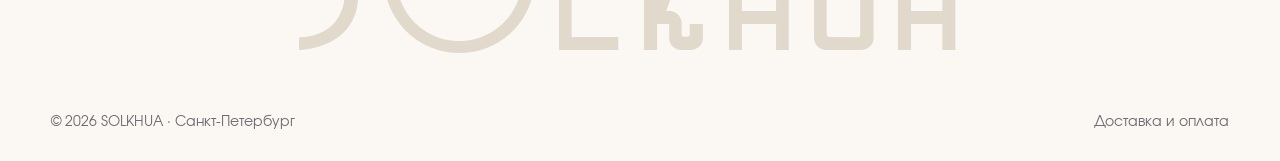
==== commit 2a077297: "Hide the cart summary when the cart is emptied The drawer footer and the address field relied on the" ====
--- a/index.html
+++ b/index.html
@@ -17,7 +17,7 @@
 <link rel="manifest" href="site.webmanifest">
 <link rel="preload" href="fonts/Molodnyak.woff2?v=2" as="font" type="font/woff2" crossorigin>
 <link rel="preload" href="fonts/Evolventa-Regular.woff2?v=2" as="font" type="font/woff2" crossorigin>
-<link rel="stylesheet" href="assets/css/style.css?v=20261005a">
+<link rel="stylesheet" href="assets/css/style.css?v=20261005b">
 <script>document.documentElement.classList.add("js")</script>
 </head>
 <body data-page="home">
@@ -36,7 +36,7 @@
       </div>
       <div class="hero-stage">
         <div class="hero-float"><div class="hero-tilt" id="hero-tilt">
-          <img class="hero-candle" id="hero-candle" src="assets/img/product-palo-santo.webp?v=20261005a" alt="Свеча SOLKHUA «Пало санто» в прозрачной вакуумной упаковке" width="1400" height="1400" fetchpriority="high">
+          <img class="hero-candle" id="hero-candle" src="assets/img/product-palo-santo.webp?v=20261005b" alt="Свеча SOLKHUA «Пало санто» в прозрачной вакуумной упаковке" width="1400" height="1400" fetchpriority="high">
         </div></div>
       </div>
       <div class="hero-panel hero-swap" id="hero-panel" aria-live="polite"></div>
@@ -62,9 +62,9 @@
     <div class="story-track" id="story-track">
       <div class="story-stick">
         <div class="stage" id="stage">
-          <div class="frame on"><img src="assets/img/product-palo-santo.webp?v=20261005a" alt="Свеча в вакуумной упаковке" loading="lazy"></div>
-          <div class="frame"><img src="assets/img/open-palo-santo.webp?v=20261005a" alt="Открытая свеча «Пало санто» и крышка с этикеткой" loading="lazy"></div>
-          <div class="frame frame-zoom"><img src="assets/img/lit.webp?v=20261005a" alt="Горящая свеча из кокосового воска" loading="lazy"></div>
+          <div class="frame on"><img src="assets/img/product-palo-santo.webp?v=20261005b" alt="Свеча в вакуумной упаковке" loading="lazy"></div>
+          <div class="frame"><img src="assets/img/open-palo-santo.webp?v=20261005b" alt="Открытая свеча «Пало санто» и крышка с этикеткой" loading="lazy"></div>
+          <div class="frame frame-zoom"><img src="assets/img/lit.webp?v=20261005b" alt="Горящая свеча из кокосового воска" loading="lazy"></div>
           <div class="frame"><img src="assets/img/cats/care.webp" alt="Человек гладит уличного кота" loading="lazy"></div>
         </div>
         <div class="steps">
@@ -150,7 +150,7 @@
     <div class="q-dots" id="q-dots" role="group" aria-label="Выбор цитаты"></div>
   </section>
 </main>
-<script src="assets/js/data.js?v=20261005a"></script>
-<script src="assets/js/app.js?v=20261005a"></script>
+<script src="assets/js/data.js?v=20261005b"></script>
+<script src="assets/js/app.js?v=20261005b"></script>
 </body>
 </html>
--- a/assets/css/style.css
+++ b/assets/css/style.css
@@ -53,6 +53,7 @@
 /* ---------- base ---------- */
 *,*::before,*::after{box-sizing:border-box}
 html{scroll-behavior:smooth;-webkit-text-size-adjust:100%}
+[hidden]{display:none!important}
 body{margin:0;background:var(--milk);color:var(--ink);font-family:var(--f-body);font-size:var(--s-0);line-height:1.6;-webkit-font-smoothing:antialiased;overflow-x:hidden}
 img,video{max-width:100%;display:block}
 a{color:inherit}
